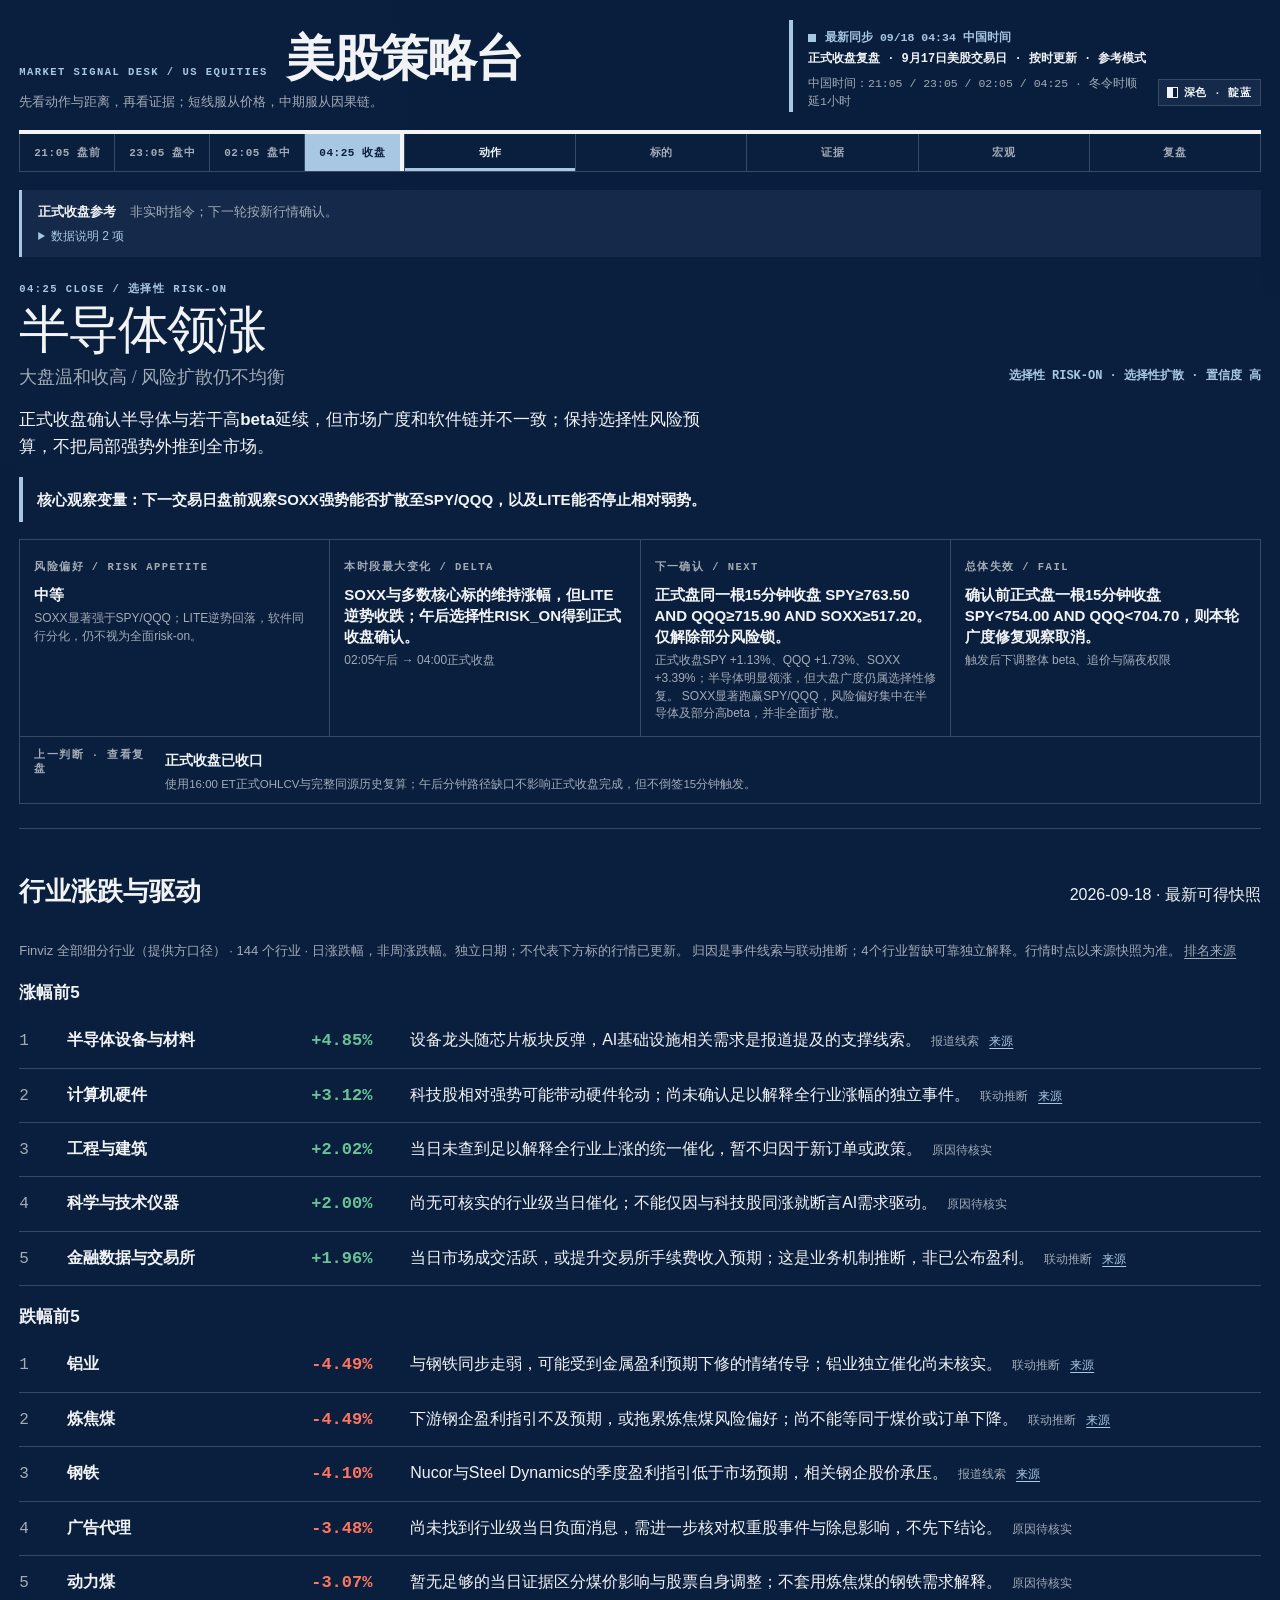
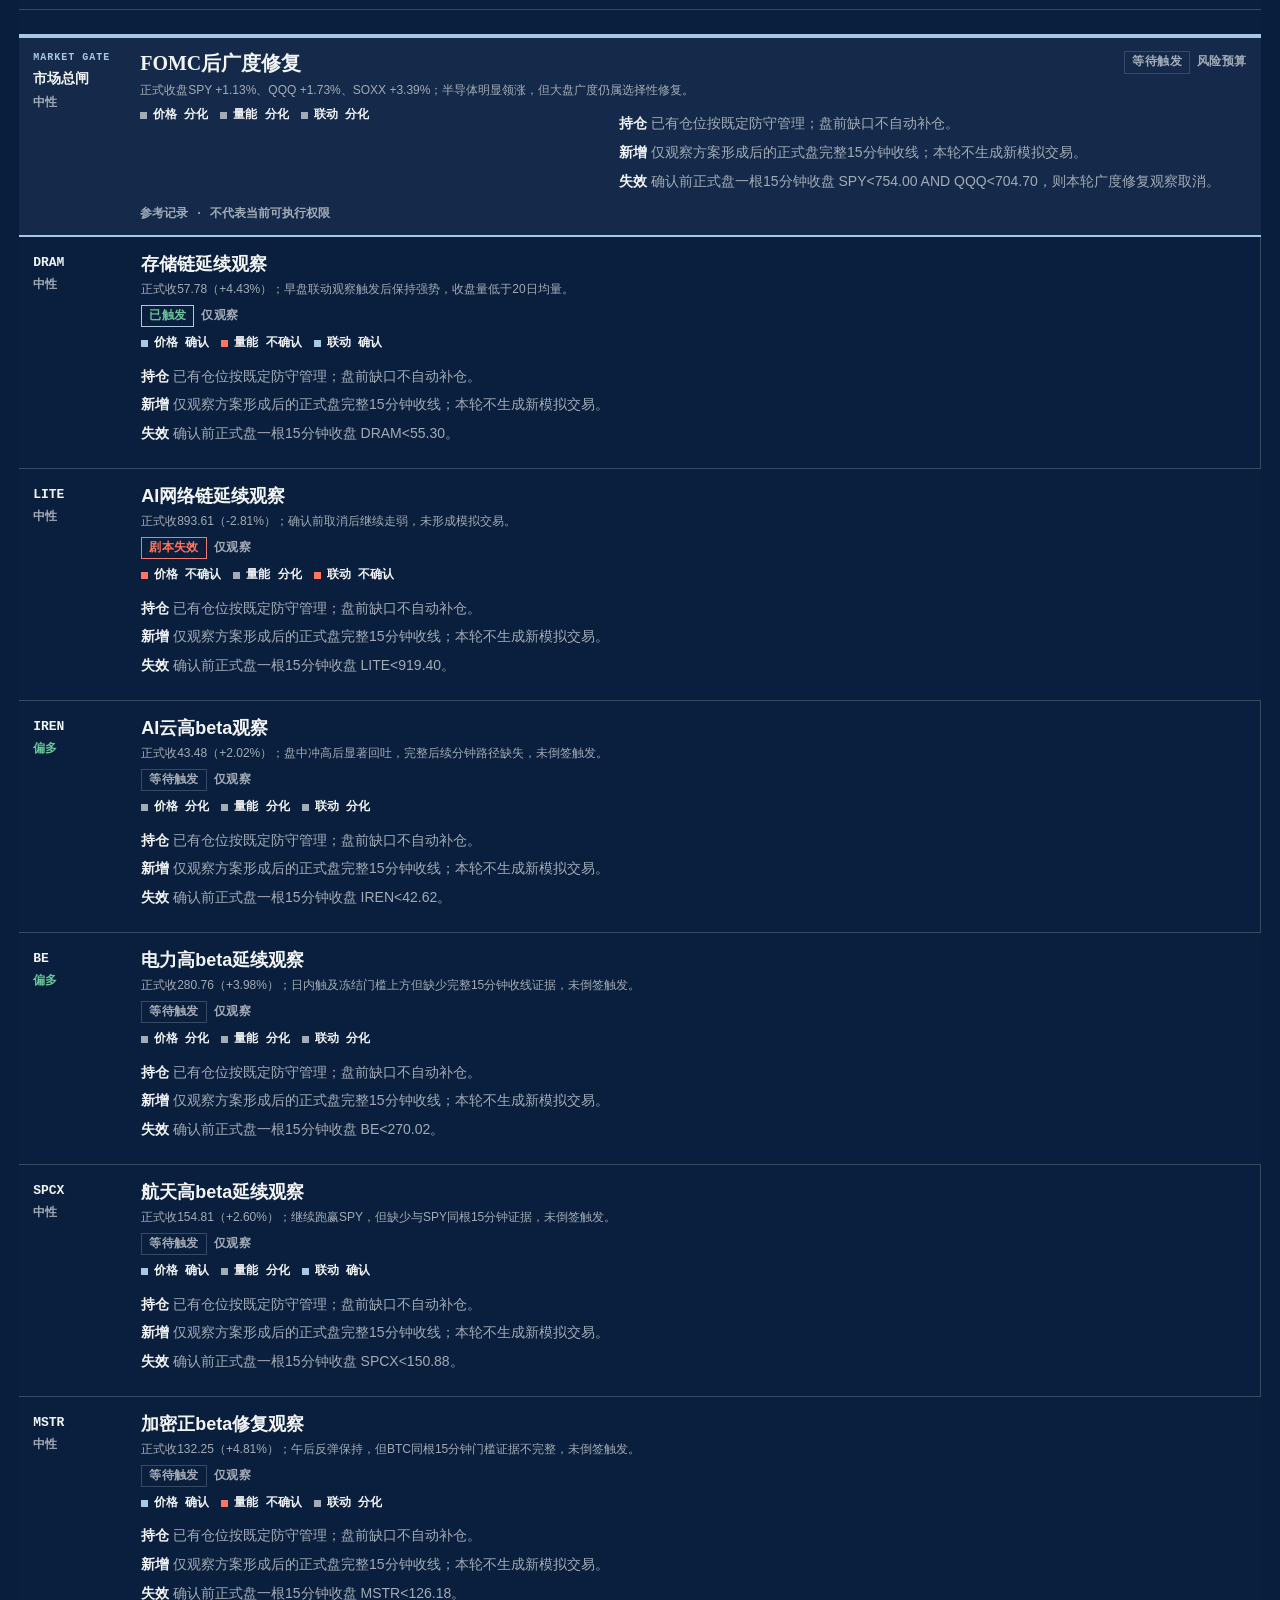
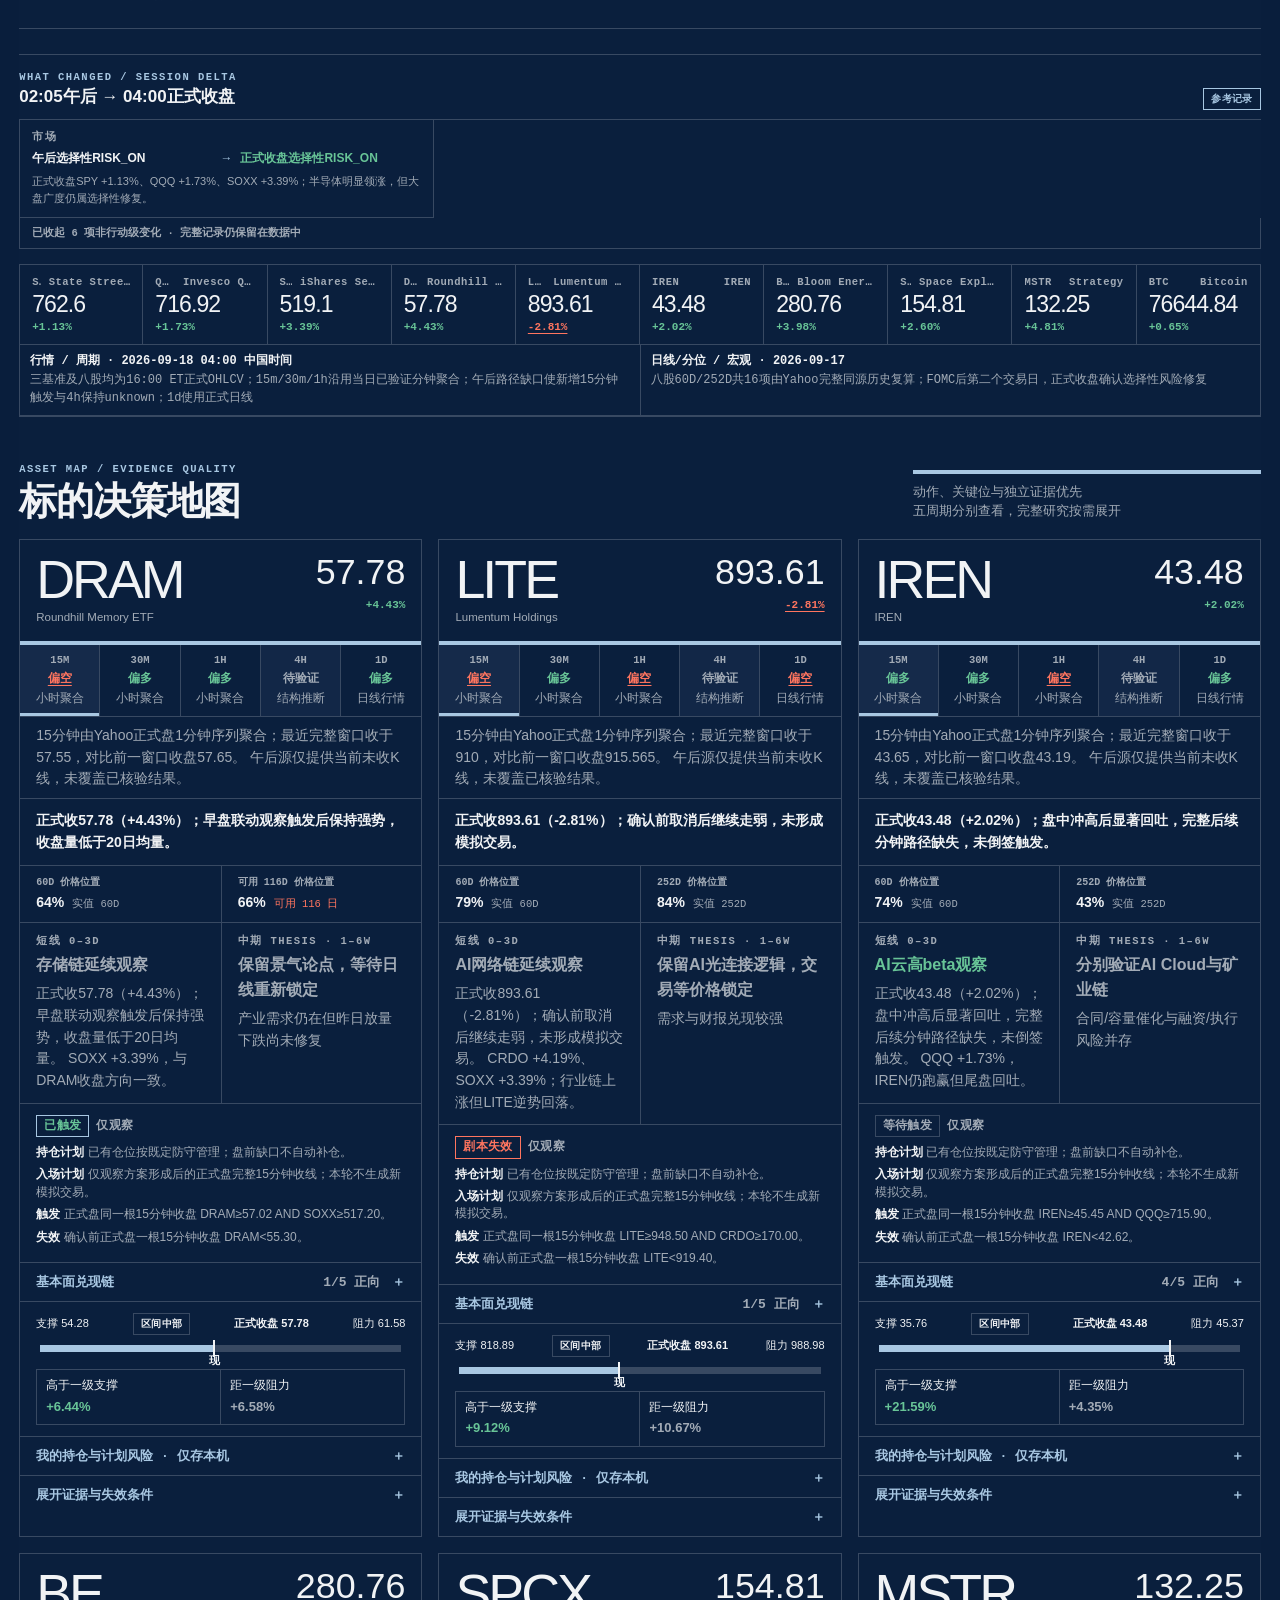
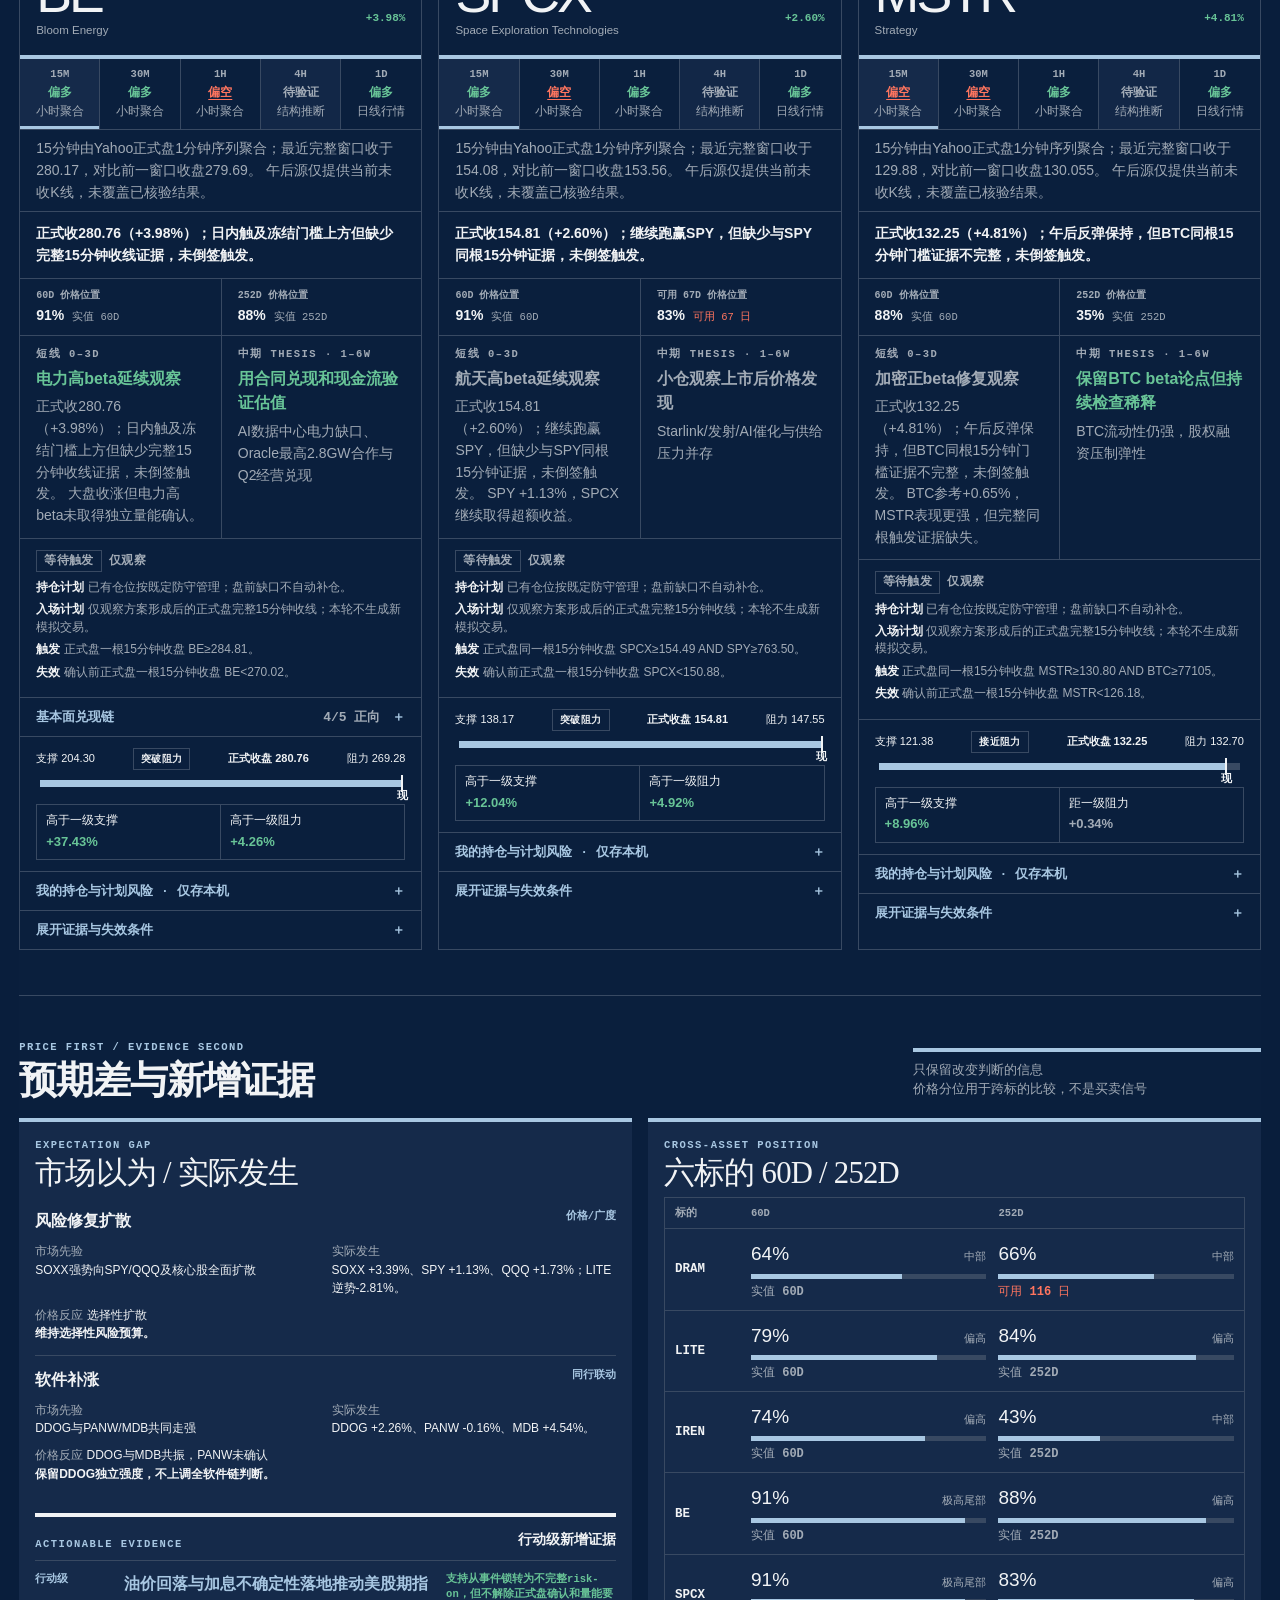
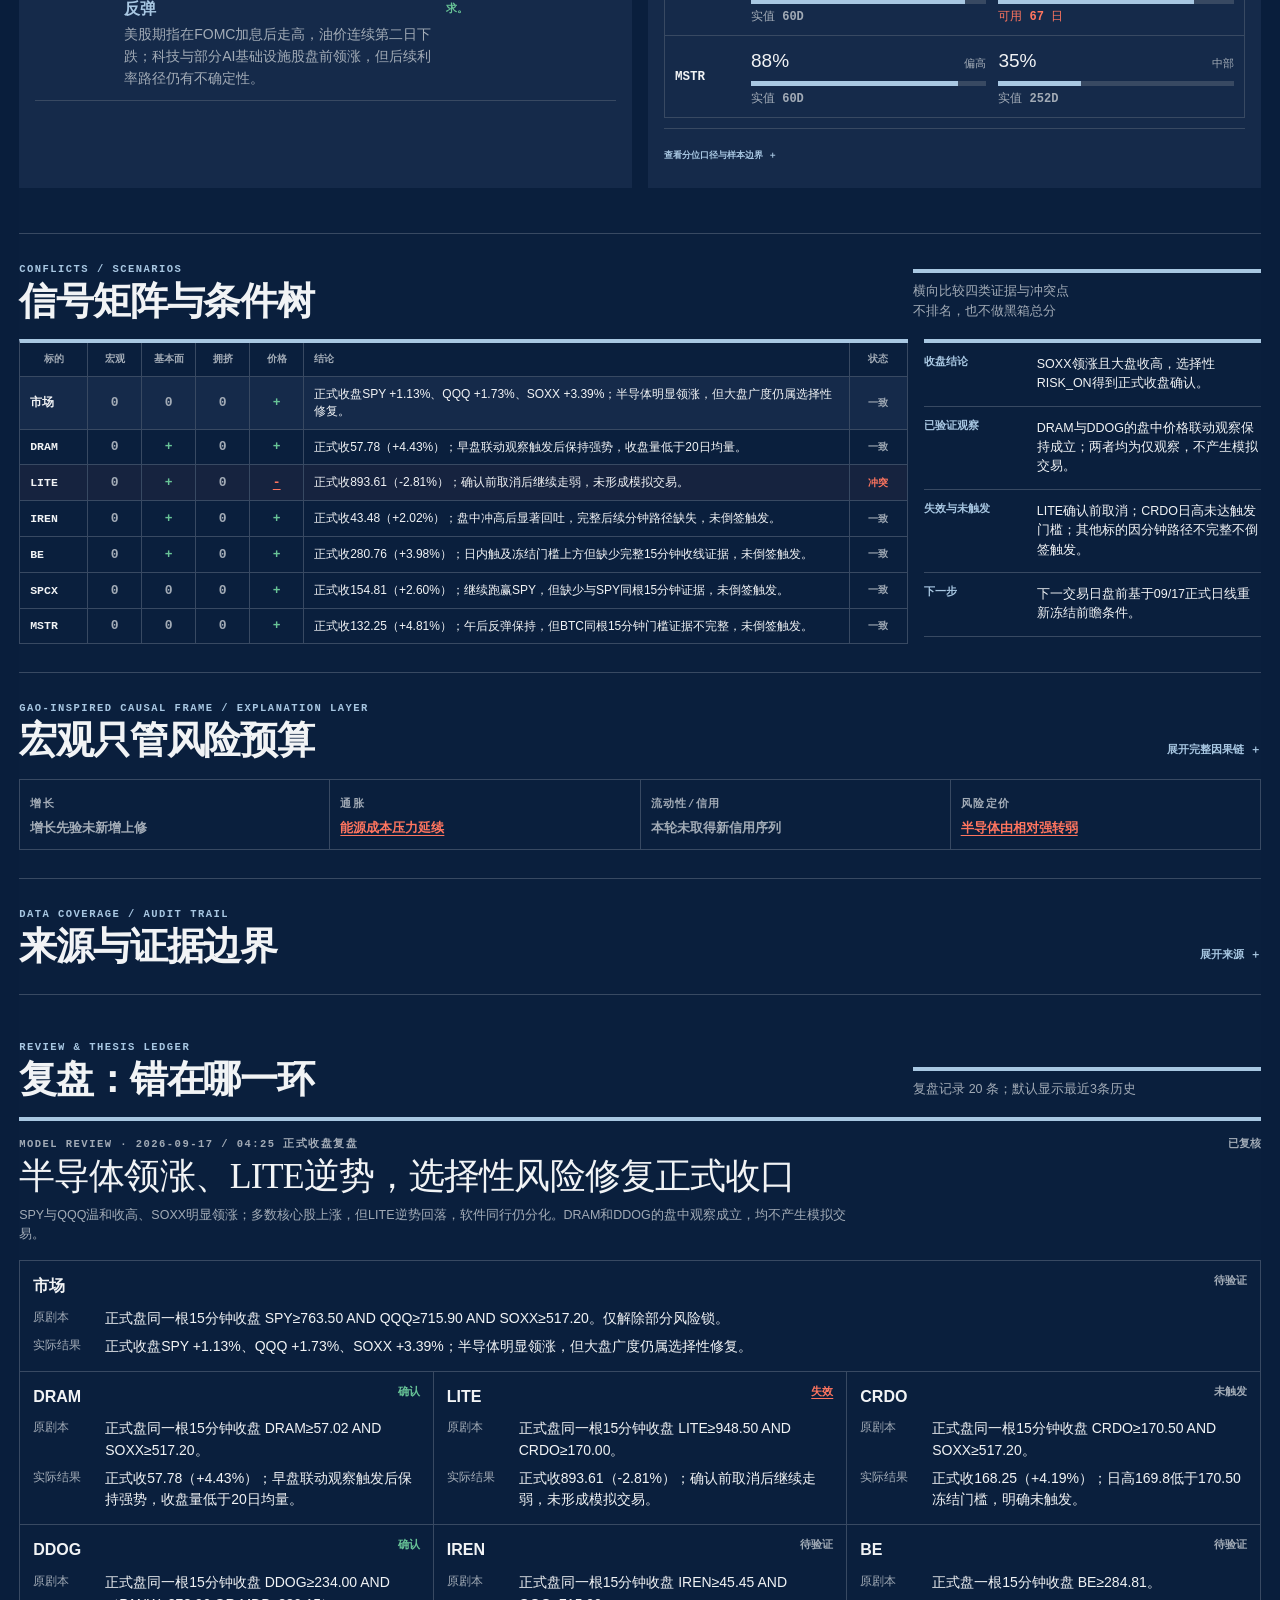
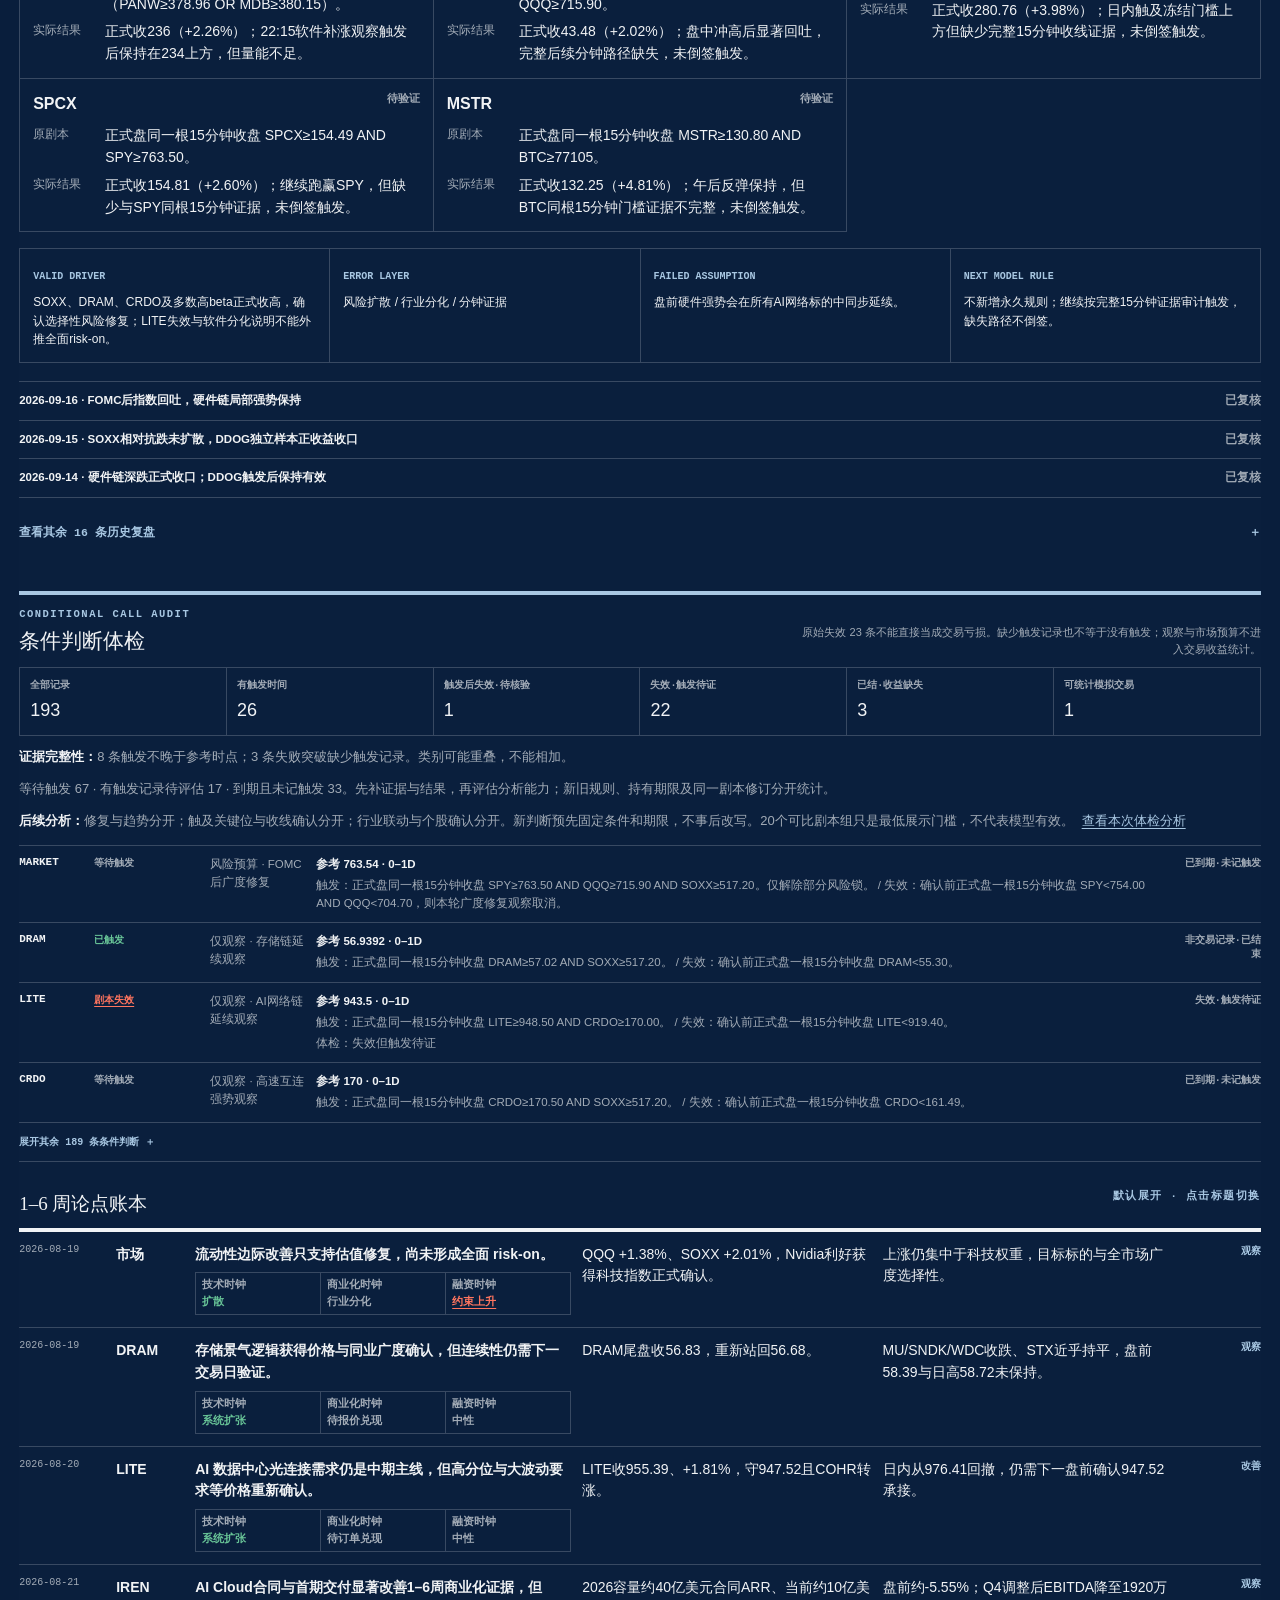
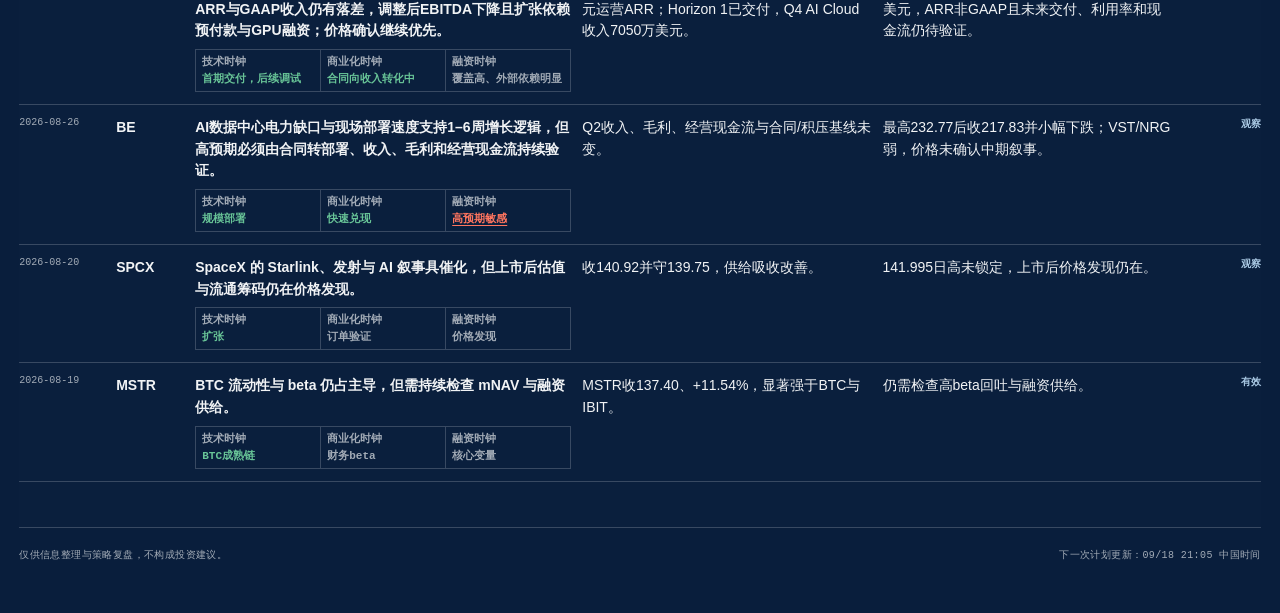
==== index.html @ c45be1d1 "Simplify core watchlist, add sourced industry movers and stack opening actions" ====
<!doctype html>
<html lang="zh-CN" data-theme="dark">
<head>
  <meta charset="utf-8">
  <meta name="viewport" content="width=device-width,initial-scale=1,viewport-fit=cover">
  <meta name="theme-color" content="#0a1f3d">
  <title>美股策略台 · MARKET SIGNAL DESK</title>
  <script>
    (function(){try{var saved=localStorage.getItem('market-theme');if(saved==='light'||saved==='dark')document.documentElement.dataset.theme=saved}catch(e){}})();
  </script>
  <style>
    :root{color-scheme:dark;--paper:#0a1f3d;--ink:#f1f3f5;--paper-tint:#152a4a;--ink-tint:#e4e8ec;--grey-1:#152a4a;--grey-2:color-mix(in srgb,var(--ink) 20%,var(--paper));--grey-3:color-mix(in srgb,var(--ink) 66%,var(--paper));--accent:#a8c7e2;--accent-on:#0a1f3d;--warn:#ff755f;--positive:#68c497;--dot:rgba(241,243,245,.07);--dock:#0a1f3d;--dock-ink:#f1f3f5;--dock-line:#35506d;--dock-muted:#a7b8ca;--line:1px solid var(--grey-2);--sans:Inter,"Helvetica Neue",Helvetica,Arial,"PingFang SC","Microsoft YaHei UI","Noto Sans SC",sans-serif;--serif:"Noto Serif SC","Source Han Serif SC","Songti SC",STSong,Georgia,serif;--mono:"JetBrains Mono","SFMono-Regular",Consolas,monospace}
    :root[data-theme="light"]{color-scheme:light;--paper:#f1f3f5;--ink:#0a1f3d;--paper-tint:#e4e8ec;--ink-tint:#152a4a;--grey-1:#e4e8ec;--grey-2:color-mix(in srgb,var(--ink) 18%,var(--paper));--grey-3:color-mix(in srgb,var(--ink) 62%,var(--paper));--accent:#0a1f3d;--accent-on:#f1f3f5;--warn:#c43b26;--positive:#14704b;--dot:rgba(10,31,61,.10);--dock:#0a1f3d;--dock-ink:#f1f3f5;--dock-line:#35506d;--dock-muted:#a7b8ca}
    *{box-sizing:border-box}html{max-width:100%;overflow-x:hidden;scroll-behavior:auto;scroll-padding-top:52px}body{margin:0;max-width:100%;overflow-x:hidden;background-color:var(--paper);background-image:radial-gradient(circle at 4% 12%,color-mix(in srgb,var(--accent) 9%,transparent),transparent 30%),radial-gradient(circle at 96% 70%,color-mix(in srgb,var(--accent) 7%,transparent),transparent 32%),radial-gradient(var(--dot) .45px,transparent .45px);background-size:auto,auto,16px 16px;background-attachment:fixed;color:var(--ink);font:15px/1.55 var(--sans);-webkit-font-smoothing:antialiased}button,a{font:inherit;color:inherit}button{border-radius:0}a{text-underline-offset:3px}button:focus-visible,a:focus-visible,summary:focus-visible{outline:2px solid var(--accent);outline-offset:2px}::selection{background:var(--accent);color:var(--accent-on)}.shell{width:min(100%,1840px);margin:auto;padding:0 clamp(14px,1.5vw,28px) 72px;min-width:0;background:color-mix(in srgb,var(--paper) 96%,transparent)}
    .kicker,.label,.meta{font:600 9px/1.35 var(--mono);letter-spacing:.14em;text-transform:uppercase;color:var(--grey-3)}.kicker{color:var(--accent)}.up{color:var(--positive)}.down{color:var(--warn);text-decoration:underline 1px currentColor;text-underline-offset:3px}.flat{color:var(--grey-3)}.square{width:8px;height:8px;background:currentColor;display:inline-block;flex:0 0 auto}.tag{display:inline-flex;align-items:center;min-height:21px;padding:3px 7px;border:var(--line);font:600 8px var(--mono);letter-spacing:.04em;background:var(--paper)}.tag.live{border-color:var(--accent);color:var(--accent)}.tag.delayed{border-color:var(--warn);color:var(--ink)}.tag.locked{border-color:var(--warn);background:color-mix(in srgb,var(--warn) 10%,var(--paper));color:var(--warn)}
    .mast{display:grid;grid-template-columns:minmax(0,1fr) minmax(300px,38%);gap:28px;align-items:end;padding:22px 0 18px;border-bottom:4px solid var(--ink)}.brandline{display:flex;align-items:baseline;gap:16px;min-width:0}h1{margin:0;font-family:var(--serif);font-size:clamp(32px,4.3vw,60px);font-weight:650;line-height:.98;letter-spacing:-.035em}.subtitle{margin-top:8px;max-width:720px;color:var(--grey-3);font-size:12px}.sync{padding:9px 0 2px 15px;border-left:4px solid var(--accent);font:600 10px/1.5 var(--mono)}.sync-state{display:flex;gap:9px;align-items:center;color:var(--accent)}.sync-context{margin-top:4px;font-size:11px}.sync-note{color:var(--grey-3);font-weight:500}.sync-tools{display:flex;align-items:center;justify-content:space-between;gap:12px;margin-top:7px}.theme-toggle{appearance:none;display:inline-flex;align-items:center;gap:6px;flex:0 0 auto;min-height:27px;padding:4px 8px;border:var(--line);background:var(--grey-1);color:var(--ink);font:700 8px var(--mono);letter-spacing:.07em;cursor:pointer}.theme-toggle:hover{border-color:var(--accent);color:var(--accent)}.theme-swatch{width:11px;height:11px;border:1px solid currentColor;background:linear-gradient(90deg,var(--ink) 0 50%,var(--paper) 50% 100%)}
    .nav{position:sticky;top:0;z-index:30;display:flex;width:100%;max-width:100%;overflow-x:auto;scrollbar-width:none;background:var(--paper);border-bottom:var(--line)}.nav::-webkit-scrollbar{display:none}.nav-group{display:flex;flex:0 0 auto;min-width:0}.nav-group+.nav-group{border-left:4px solid var(--ink)}.nav button{appearance:none;flex:0 0 auto;padding:10px 12px;border:0;border-right:var(--line);background:var(--paper);color:var(--grey-3);font:600 9px var(--mono);letter-spacing:.05em;cursor:pointer;white-space:nowrap}.nav button:first-child{border-left:var(--line)}.nav button.active{background:var(--accent);color:var(--accent-on);border-color:var(--accent)}.nav button.section-active{box-shadow:inset 0 -3px var(--accent);color:var(--ink)}.nav button:disabled{cursor:not-allowed;color:var(--grey-2);text-decoration:line-through}
    .decision{display:grid;grid-template-columns:repeat(16,minmax(0,1fr));gap:26px;align-items:start;padding:27px 0 26px;border-bottom:var(--line);min-width:0;background:var(--paper)}.decision-main{grid-column:1/8;min-width:0;padding-right:8px}.phase-line{display:grid;grid-template-columns:minmax(0,1fr) auto;gap:16px;align-items:end;margin-top:8px}.phase{font-family:var(--serif);font-size:clamp(46px,4.6vw,70px);font-weight:550;line-height:.98;letter-spacing:-.035em;text-wrap:balance}.phase-detail{max-width:620px;margin-top:9px;color:var(--grey-3);font-family:var(--serif);font-size:clamp(16px,1.25vw,19px);font-weight:500;line-height:1.45}.confidence{align-self:end;padding-bottom:6px;font:600 10.5px var(--mono);color:var(--accent);white-space:nowrap}.thesis{max-width:700px;margin:16px 0 0;font-size:clamp(16px,1.22vw,19px);font-weight:550;line-height:1.62}.watch-var{margin-top:16px;padding:11px 0 11px 14px;border-left:4px solid var(--accent);font-size:14px;font-weight:650;line-height:1.55}.decision-meta{display:grid;grid-template-columns:1fr 1fr;grid-auto-rows:minmax(108px,auto);margin-top:17px;border-top:var(--line);border-left:var(--line)}.decision-meta>div{min-width:0;padding:13px 14px;border-right:var(--line);border-bottom:var(--line)}.decision-meta b{display:block;margin-top:6px;font-size:14px;line-height:1.4}.decision-meta small{display:block;margin-top:5px;color:var(--grey-3);font-size:10.5px;line-height:1.48}.decision-review{border-right:var(--line);border-bottom:var(--line);border-left:var(--line)}.review-jump{appearance:none;display:grid;grid-template-columns:118px minmax(0,1fr);gap:13px;align-items:start;width:100%;padding:11px 14px;border:0;background:none;text-align:left;cursor:pointer}.review-jump b{font-size:13px;line-height:1.35}.review-jump small{display:block;margin-top:3px;color:var(--grey-3);font-size:10px;line-height:1.4}.review-jump:hover b{color:var(--accent)}
    .action-board{grid-column:8/17;min-width:0;border-top:4px solid var(--accent)}.action-row{display:grid;grid-template-columns:92px minmax(0,1fr);gap:15px;align-items:start;padding:10px 12px 10px 0;border-bottom:var(--line);min-width:0}.action-row.market-gate{padding:12px 14px;background:var(--grey-1);border-bottom:2px solid var(--accent)}.action-row.locked{background:color-mix(in srgb,var(--warn) 5%,var(--paper))}.action-identity{display:flex;flex-direction:column;gap:6px;padding-top:2px}.action-kicker{font:700 8px/1.2 var(--mono);letter-spacing:.1em;color:var(--accent)}.action-asset{font:700 12px var(--mono)}.market-gate .action-asset{font-size:13px}.action-bias{font:650 11px var(--mono)}.action-content{min-width:0}.action-head{display:grid;grid-template-columns:minmax(0,1fr) auto;gap:12px;align-items:start}.action-meta{display:flex;flex-wrap:wrap;justify-content:flex-end;gap:7px;margin:1px 0 0}.plan-state{display:inline-flex;align-items:center;min-height:21px;padding:3px 7px;border:var(--line);font:650 8.5px/1.2 var(--mono);letter-spacing:.03em}.plan-state.up{border-color:var(--accent);text-decoration:none}.plan-state.down{border-color:var(--warn);text-decoration:none}.trade-type{display:inline-flex;align-items:center;color:var(--grey-3);font:650 8.5px/1.2 var(--mono);letter-spacing:.04em}.action-posture{font-size:16px;font-weight:700;line-height:1.32}.market-gate .action-posture{font-family:var(--serif);font-size:18px;font-weight:600}.action-note{margin-top:4px;color:var(--grey-3);font-size:9px}.action-guard{display:inline-flex;margin-top:7px;padding:3px 6px;border-left:3px solid var(--warn);background:color-mix(in srgb,var(--warn) 9%,transparent);color:var(--warn);font:650 8px/1.35 var(--mono)}.action-evidence{display:grid;grid-template-columns:minmax(205px,.85fr) minmax(0,1.15fr);gap:15px;align-items:start;margin-top:7px}.action-confirmations{display:flex;flex-wrap:wrap;gap:7px 12px;margin:1px 0 0}.confirm-chip{display:flex;align-items:center;gap:6px;min-width:0;padding:0;border:0;background:none;font:600 9px/1.35 var(--mono);white-space:nowrap}.confirm-chip i{width:7px;height:7px;flex:0 0 auto;border:1px solid var(--grey-3)}.confirm-chip.confirmed i{border-color:var(--accent);background:var(--accent)}.confirm-chip.failed i{border-color:var(--warn);background:var(--warn)}.confirm-chip.mixed i{border-color:var(--grey-3);background:var(--grey-3)}.confirm-chip.unknown{color:var(--grey-3)}.confirm-chip b{overflow:hidden;text-overflow:ellipsis}.action-trigger{margin:0;color:var(--grey-3);font-size:10.5px;line-height:1.4}.action-trigger b{color:var(--ink)}.action-permissions{display:flex;flex-wrap:wrap;gap:5px 0;margin-top:7px;color:var(--grey-3);font:600 9px/1.35 var(--mono)}.permission-item{display:inline-flex;align-items:center}.permission-item+.permission-item:before{content:"·";margin:0 8px;color:var(--accent)}
    .delta-section{padding:15px 0;border-bottom:var(--line);background:var(--paper)}.delta-head{display:flex;justify-content:space-between;gap:16px;align-items:end;margin-bottom:9px}.delta-title{font-size:16px;font-weight:700}.delta-grid{display:grid;grid-template-columns:repeat(3,minmax(0,1fr));border-left:var(--line);border-top:var(--line)}.delta-card{min-width:0;padding:10px 12px;border-right:var(--line);border-bottom:var(--line)}.delta-route{display:grid;grid-template-columns:minmax(0,1fr) 18px minmax(0,1fr);gap:5px;align-items:center;margin-top:5px;font-size:11px;font-weight:650}.delta-arrow{color:var(--accent);text-align:center}.delta-reason{margin-top:5px;color:var(--grey-3);font-size:9px}.delta-summary{grid-column:1/-1;padding:8px 12px;border-right:var(--line);border-bottom:var(--line);color:var(--grey-3);font:600 8px var(--mono)}
    .snapshot-wrap{background:var(--paper);border-bottom:var(--line)}.snapshot{display:grid;grid-template-columns:repeat(10,minmax(0,1fr));min-width:0}.ticker{min-width:0;padding:11px 12px;border-right:var(--line)}.ticker:first-child{border-left:var(--line)}.ticker-head{display:flex;justify-content:space-between;gap:8px;font:600 8px var(--mono);color:var(--grey-3);letter-spacing:.05em}.ticker-head span{min-width:0;overflow:hidden;text-overflow:ellipsis;white-space:nowrap}.ticker-price{margin-top:5px;font-size:clamp(17px,1.8vw,24px);font-weight:300;line-height:1;letter-spacing:-.04em;font-variant-numeric:tabular-nums}.ticker-change{margin-top:5px;font:600 9px var(--mono)}.ticker-extended{margin-top:7px;padding-top:6px;border-top:var(--line);font:600 8px/1.35 var(--mono)}.ticker-extended span{color:var(--grey-3)}.freshness-strip{display:grid;grid-template-columns:repeat(4,minmax(0,1fr));border-top:var(--line);border-left:var(--line)}.freshness-strip.locked{border-top:2px solid var(--warn)}.fresh-item{min-width:0;padding:7px 10px;border-right:var(--line);font:500 8px/1.4 var(--mono);color:var(--grey-3)}.fresh-item b{display:block;color:var(--ink);font-size:9px}.freshness-strip.locked .fresh-item:first-child b{color:var(--warn)}
    .section{padding:clamp(34px,4.6vw,60px) 0;border-bottom:var(--line);min-width:0;background:var(--paper)}.section.compact{padding-top:31px;padding-bottom:31px}.section-head{display:grid;grid-template-columns:minmax(0,1fr) minmax(220px,28%);gap:24px;align-items:end;margin-bottom:21px;min-width:0}.section-head h2,.expand-title{margin:6px 0 0;font-family:var(--serif);font-size:clamp(28px,3.7vw,50px);font-weight:600;line-height:1.02;letter-spacing:-.03em}.section-note{padding-top:9px;border-top:4px solid var(--accent);color:var(--grey-3);font-size:11px}
    .watch-grid{display:grid;grid-template-columns:repeat(6,minmax(0,1fr));gap:16px;min-width:0}.watch-card{grid-column:span 3}.watch-card:nth-child(-n+3){grid-column:span 2}.watch-card{min-width:0;border:var(--line)}.watch-head{display:flex;justify-content:space-between;gap:16px;padding:15px 16px;border-bottom:4px solid var(--accent)}.symbol{font-size:clamp(32px,4.2vw,54px);font-weight:250;line-height:.9;letter-spacing:-.055em}.symbol-sub{margin-top:5px;color:var(--grey-3);font-size:10px}.watch-price{text-align:right}.watch-price b{display:block;font-size:clamp(24px,2.8vw,37px);font-weight:300;line-height:1}.badge{display:inline-block;margin-top:5px;font:600 9px var(--mono)}.watch-asof{margin-top:5px;color:var(--grey-3);font:500 8px var(--mono)}.timeframes{display:grid;grid-template-columns:repeat(5,minmax(0,1fr));border-bottom:var(--line);min-width:0}.tf{appearance:none;min-width:0;padding:9px 4px;border:0;border-right:var(--line);background:var(--paper);text-align:center;cursor:pointer}.tf:last-child{border-right:0}.tf:hover,.tf.active{background:var(--grey-1)}.tf.active{box-shadow:inset 0 -3px var(--accent)}.tf span{display:block;font:600 8px var(--mono);color:var(--grey-3)}.tf b{display:block;margin-top:3px;font-size:10px}.tf-method{margin-top:2px;font:500 7px var(--mono);color:var(--grey-3);white-space:nowrap;overflow:hidden;text-overflow:ellipsis}.tf-explain{min-height:34px;padding:8px 16px;border-bottom:var(--line);color:var(--grey-3);font-size:9px}.verdict{padding:11px 16px;border-bottom:var(--line);font-size:13px;font-weight:700}
    .position-row{display:grid;grid-template-columns:1fr 1fr;border-bottom:var(--line)}.position-chip{padding:9px 16px}.position-chip+.position-chip{border-left:var(--line)}.position-chip span{display:block;font:600 8px var(--mono);color:var(--grey-3)}.position-chip b{display:block;margin-top:3px;font-size:13px}.position-chip small{margin-left:4px;color:var(--grey-3);font:500 7px var(--mono)}.watch-horizons{display:grid;grid-template-columns:1fr 1fr;border-bottom:var(--line)}.watch-horizon{padding:11px 16px}.watch-horizon+.watch-horizon{border-left:var(--line)}.watch-horizon strong{display:block;margin-top:5px;font-size:14px}.watch-horizon p{margin:5px 0 0;color:var(--grey-3);font-size:10px}.migration-notice{padding:11px 16px;border-bottom:var(--line);border-left:4px solid var(--accent);background:var(--grey-1)}.migration-notice-head{display:flex;flex-wrap:wrap;justify-content:space-between;gap:6px 12px;align-items:center}.migration-notice-head b{font-size:12px}.migration-notice-head span{color:var(--accent);font:650 8px var(--mono)}.migration-notice p{margin:6px 0 0;font-size:10px}.migration-notice small{display:block;margin-top:5px;color:var(--grey-3);font-size:9px;line-height:1.45}.watch-plan{padding:11px 16px;border-bottom:var(--line)}.watch-plan-head{display:flex;flex-wrap:wrap;gap:7px;align-items:center;margin-bottom:7px}.watch-plan p{margin:5px 0;color:var(--grey-3);font-size:10px;line-height:1.45}.watch-plan p b{color:var(--ink)}.peer-thermometer{padding:11px 16px;border-bottom:var(--line);background:color-mix(in srgb,var(--accent) 6%,var(--paper))}.peer-thermometer-head{display:flex;flex-wrap:wrap;justify-content:space-between;gap:6px 12px}.peer-thermometer-head b{font-size:11px}.peer-thermometer-head span{color:var(--accent);font:650 8px var(--mono)}.peer-thermometer p{margin:6px 0 0;color:var(--grey-3);font-size:10px;line-height:1.45}.price-map{padding:11px 16px;border-bottom:var(--line)}.price-map-head{display:flex;justify-content:space-between;gap:12px;align-items:center;font-size:9px}.price-map-track{position:relative;height:16px;margin:10px 4px 4px;border-top:7px solid var(--grey-2)}.price-map-fill{position:absolute;top:-7px;left:0;height:7px;background:var(--accent)}.price-map-current{position:absolute;top:-12px;width:2px;height:17px;background:var(--ink)}.price-map-current:after{content:"现";position:absolute;top:14px;left:50%;transform:translateX(-50%);font:600 7px var(--mono)}.distance-grid{display:grid;grid-template-columns:1fr 1fr;margin-top:8px;border-left:var(--line);border-top:var(--line)}.distance{padding:7px 9px;border-right:var(--line);border-bottom:var(--line);font-size:9px}.distance b{display:block;margin-top:2px;font-size:12px}.position-tool{border-bottom:var(--line)}.position-tool summary{cursor:pointer;padding:10px 16px;list-style:none;font:600 9px var(--mono);color:var(--accent)}.position-tool summary::-webkit-details-marker{display:none}.position-tool summary:after{content:"＋";float:right}.position-tool[open] summary:after{content:"−"}.position-form{display:grid;grid-template-columns:repeat(3,1fr);gap:8px;padding:0 16px 11px}.position-field label{display:block;color:var(--grey-3);font-size:8px}.position-field input{width:100%;height:31px;margin-top:4px;padding:5px 7px;border:var(--line);border-radius:0;background:var(--paper);font:600 11px var(--mono)}.position-output{grid-column:1/4;padding:8px;border-left:4px solid var(--accent);background:var(--grey-1);font-size:9px}.position-output b{font-size:12px}.watch-more summary{cursor:pointer;padding:10px 16px;font:600 9px var(--mono);color:var(--accent);list-style:none}.watch-more summary::-webkit-details-marker{display:none}.watch-more summary:after{content:"＋";float:right}.watch-more[open] summary:after{content:"−"}.metrics{margin:0;padding:0 16px 11px}.metric{display:grid;grid-template-columns:76px minmax(0,1fr);gap:11px;padding:9px 0;border-top:var(--line);font-size:11px}.metric dt{color:var(--grey-3)}.metric dd{margin:0;font-weight:550;overflow-wrap:anywhere}
    .evidence-grid{display:grid;grid-template-columns:minmax(0,1fr) minmax(0,1fr);gap:16px;min-width:0;align-items:stretch}.panel{min-width:0;border-top:4px solid var(--accent);background:var(--grey-1);padding:16px}.expectation-panel{display:flex;flex-direction:column}.panel-title{display:flex;justify-content:space-between;gap:12px;align-items:end;margin-bottom:7px}.panel h3{margin:5px 0 0;font-family:var(--serif);font-size:clamp(22px,2.4vw,32px);font-weight:500;line-height:1.08;letter-spacing:-.025em}.event-row{padding:12px 0;border-top:var(--line)}.event-row:first-of-type{border-top:0}.event-head{display:flex;justify-content:space-between;gap:12px;font-weight:650}.event-kind{font:600 8px var(--mono);color:var(--accent);white-space:nowrap}.event-grid{display:grid;grid-template-columns:1fr 1fr;gap:12px;margin-top:8px;font-size:10px}.event-grid span,.event-reaction span{color:var(--grey-3)}.event-reaction{margin-top:8px;font-size:10px}.extended-hours{margin-top:14px;padding-top:14px;border-top:4px solid var(--ink)}.extended-head{display:grid;grid-template-columns:minmax(0,1fr) auto;gap:14px;align-items:end;margin-bottom:10px}.extended-head h4{margin:4px 0 0;font-family:var(--serif);font-size:19px;font-weight:500}.extended-summary{text-align:right;font:600 9px/1.4 var(--mono);color:var(--accent)}.extended-grid{display:grid;grid-template-columns:1fr 1fr;border-top:var(--line);border-left:var(--line)}.extended-card{min-width:0;padding:10px;border-right:var(--line);border-bottom:var(--line);background:var(--paper)}.extended-card-head{display:flex;justify-content:space-between;gap:8px;font:700 9px var(--mono)}.extended-session{color:var(--grey-3);font-weight:500}.extended-quote{display:flex;align-items:baseline;gap:8px;margin-top:7px}.extended-price{font-size:24px;font-weight:300;line-height:1}.extended-change{font:650 9px var(--mono)}.extended-base{margin-top:5px;color:var(--grey-3);font:500 8px var(--mono)}.extended-note{min-height:32px;margin-top:7px;padding-top:7px;border-top:var(--line);font-size:9px}.confirmation-list{margin-top:10px;border-top:var(--line)}.confirmation-row{display:grid;grid-template-columns:48px 82px minmax(0,1fr);gap:9px;align-items:start;padding:9px 0;border-bottom:var(--line);font-size:9px}.confirmation-asset{font:700 9px var(--mono)}.confirmation-state{font:650 8px var(--mono)}.confirmation-row p{margin:0;color:var(--grey-3)}.extended-boundary{margin-top:9px;color:var(--grey-3);font-size:8px}.odds-grid{display:grid;grid-template-columns:1fr 1fr;border-top:var(--line);border-left:var(--line)}.odds-card{min-width:0;padding:12px;border-right:var(--line);border-bottom:var(--line);background:var(--paper)}.odds-head{display:flex;justify-content:space-between;gap:8px;font:600 8px var(--mono)}.odds-number{margin-top:9px;font-size:clamp(30px,3.7vw,48px);font-weight:250;line-height:.9;letter-spacing:-.05em}.odds-state{margin-top:6px;font-size:10px;font-weight:650}.odds-track{height:6px;margin-top:9px;background:var(--grey-2)}.odds-fill{height:100%;background:var(--accent)}.odds-meta{margin-top:7px;color:var(--grey-3);font-size:8px;line-height:1.45}.proxy{color:var(--accent)}.odds-note{margin-top:10px;padding-top:10px;border-top:var(--line);color:var(--grey-3);font-size:9px}.news-list{border-top:var(--line)}.news-item{display:grid;grid-template-columns:90px minmax(0,1fr) 108px;gap:13px;padding:13px 0;border-bottom:var(--line)}.news-tag{font:600 8px var(--mono);color:var(--accent)}.news-title{font-weight:650}.news-summary{margin-top:3px;color:var(--grey-3);font-size:11px}.news-impact{text-align:right;font:600 8px var(--mono)}.source{color:var(--accent);text-decoration:none}.source:hover{text-decoration:underline}
    .plan-grid{display:grid;grid-template-columns:minmax(0,1.15fr) minmax(0,.85fr);gap:16px}.matrix-grid{display:grid;grid-template-columns:repeat(3,minmax(0,1fr));border-left:var(--line);border-top:var(--line)}.matrix-card{min-width:0;padding:13px;border-right:var(--line);border-bottom:var(--line)}.matrix-asset{font:700 11px var(--mono)}.signal-row{display:grid;grid-template-columns:1fr auto;gap:10px;padding:7px 0;border-bottom:var(--line);font-size:10px}.signal-row span{color:var(--grey-3)}.matrix-verdict{margin-top:10px;font-weight:650;font-size:11px}.scenario-list{border-top:4px solid var(--accent)}.scenario{display:grid;grid-template-columns:86px minmax(0,1fr);gap:13px;padding:12px 0;border-bottom:var(--line)}.scenario b{font:600 8px var(--mono);color:var(--accent)}.scenario p{margin:0;font-size:11px}
    details.expandable{border:0}.expandable>summary{cursor:pointer;list-style:none}.expandable>summary::-webkit-details-marker{display:none}.expand-head{display:flex;justify-content:space-between;gap:20px;align-items:end}.expand-action{padding-bottom:4px;font:600 9px var(--mono);color:var(--accent)}.macro-strip{display:grid;grid-template-columns:repeat(4,minmax(0,1fr));margin-top:18px;border-left:var(--line);border-top:var(--line)}.macro-chip{min-width:0;padding:10px;border-right:var(--line);border-bottom:var(--line)}.macro-chip b{display:block;margin-top:4px;font-size:12px}.expand-body{padding-top:20px}.macro-grid{display:grid;grid-template-columns:repeat(4,minmax(0,1fr));border-left:var(--line);border-top:var(--line)}.macro-card{min-width:0;padding:14px;border-right:var(--line);border-bottom:var(--line)}.macro-top{display:flex;justify-content:space-between;gap:10px}.macro-state{font:600 8px var(--mono)}.macro-title{margin-top:15px;font-family:var(--serif);font-size:23px;font-weight:500}.macro-evidence{margin-top:9px;font-size:11px}.macro-flow{margin-top:9px;padding-top:9px;border-top:var(--line);font-size:9px;color:var(--grey-3)}.chain{margin-top:16px;border-top:4px solid var(--accent)}.chain-row{display:grid;grid-template-columns:1.7fr 20px 1.7fr 20px 2fr .8fr;gap:8px;align-items:center;padding:12px 0;border-bottom:var(--line);font-size:10px}.arrow{font-family:var(--mono);color:var(--accent);text-align:center}.chain-verdict{text-align:right;font:600 8px var(--mono)}.coverage-grid{display:grid;grid-template-columns:repeat(3,minmax(0,1fr));border-left:var(--line);border-top:var(--line)}.coverage{min-width:0;padding:12px;border-right:var(--line);border-bottom:var(--line)}.coverage-head{display:flex;justify-content:space-between;gap:8px}.coverage h3{margin:0;font-size:11px}.coverage-status{font:600 8px var(--mono);color:var(--accent)}.coverage p{margin:7px 0 0;color:var(--grey-3);font-size:9px}.source-list{margin-top:16px}
    .review-block{border-top:4px solid var(--accent)}.review-lead{display:grid;grid-template-columns:minmax(0,1fr) 140px;gap:18px;padding:16px 0;border-bottom:var(--line)}.review-lead h3{margin:6px 0 0;font-family:var(--serif);font-size:clamp(23px,2.8vw,36px);font-weight:500;line-height:1.1;letter-spacing:-.025em}.review-summary{margin-top:9px;max-width:850px;font-size:11px;color:var(--grey-3)}.review-status{text-align:right;font:600 9px var(--mono)}.review-assets{display:grid;grid-template-columns:repeat(3,minmax(0,1fr));border-left:var(--line)}.review-asset{min-width:0;padding:13px;border-right:var(--line);border-bottom:var(--line)}.review-asset-head{display:flex;justify-content:space-between;gap:10px;font-weight:650}.review-result{font:600 8px var(--mono)}.review-flow{display:grid;grid-template-columns:50px minmax(0,1fr);gap:6px;margin-top:9px;font-size:9px}.review-flow span{color:var(--grey-3)}.review-flow p{margin:0}.lessons{display:grid;grid-template-columns:repeat(4,minmax(0,1fr));margin-top:16px;border-left:var(--line);border-top:var(--line)}.lesson{padding:13px;border-right:var(--line);border-bottom:var(--line)}.lesson b{font:600 8px var(--mono);color:var(--accent)}.lesson p{margin:6px 0 0;font-size:10px}.ledger{margin-top:27px}.ledger-head{display:flex;justify-content:space-between;gap:16px;padding-bottom:9px;border-bottom:4px solid var(--ink)}.ledger-head h3{margin:0;font-family:var(--serif);font-size:19px;font-weight:500}.ledger-row{display:grid;grid-template-columns:86px 68px 1.3fr 1fr 1fr 78px;gap:11px;padding:12px 0;border-bottom:var(--line);font-size:9px}.ledger-meta{font:500 8px var(--mono);color:var(--grey-3)}.ledger-asset,.ledger-thesis{font-weight:650}.ledger-status{font:600 8px var(--mono);color:var(--accent);text-align:right}.review-history{margin-top:18px;border-top:var(--line)}.review-history details{border-bottom:var(--line);padding:10px 0}.review-history summary{cursor:pointer;display:flex;justify-content:space-between;gap:16px;font-size:10px;font-weight:650}.history-body{margin-top:7px;color:var(--grey-3);font-size:9px}.empty{padding:20px 13px;border:var(--line);color:var(--grey-3);font-size:11px}.loading{min-height:66px;background:var(--grey-1)}footer{display:flex;justify-content:space-between;gap:24px;padding:20px 0 0;color:var(--grey-3);font:500 8px var(--mono);letter-spacing:.04em}.quick-dock{display:none}
    .action-board{display:grid;grid-template-columns:minmax(0,1fr);align-content:start}.action-row.market-gate{grid-column:1/-1}.snapshot{grid-template-columns:repeat(10,minmax(0,1fr))}.watch-grid{grid-template-columns:repeat(3,minmax(0,1fr))}.watch-card,.watch-card:nth-child(-n+3){grid-column:auto}
    @media(min-width:1181px){.decision-meta{grid-auto-rows:minmax(150px,auto)}.action-board{grid-template-columns:repeat(2,minmax(0,1fr))}.action-board .action-row:not(.market-gate){grid-template-columns:68px minmax(0,1fr);gap:10px;padding:12px 10px}.action-board .action-row:not(.market-gate) .action-head{display:block}.action-board .action-row:not(.market-gate) .action-meta{justify-content:flex-start;margin-top:6px}.action-board .action-row:not(.market-gate) .action-evidence{grid-template-columns:1fr;gap:7px}.action-board .action-row:not(.market-gate):nth-child(even){border-right:var(--line)}}
    @media(min-width:1600px){.mast{grid-template-columns:minmax(0,1.35fr) minmax(360px,.65fr);gap:40px}.decision-main{grid-column:1/8}.action-board{grid-column:8/17}.section-head{grid-template-columns:minmax(0,1fr) minmax(280px,22%)}.watch-grid{grid-template-columns:repeat(3,minmax(0,1fr));gap:14px}.watch-card,.watch-card:nth-child(-n+3){grid-column:auto}}
    @media(min-width:721px){.nav-group:last-child{flex:1 1 auto}.nav-group:last-child button{flex:1 1 0;min-width:64px}}
    @media(max-width:1180px){.watch-grid{grid-template-columns:1fr 1fr}.watch-card,.watch-card:nth-child(-n+3){grid-column:auto}.watch-card:last-child{grid-column:auto}}
    @media(max-width:980px){.decision-main{grid-column:1/7}.action-board{grid-column:7/17}.snapshot{grid-template-columns:repeat(5,minmax(0,1fr))}.watch-grid,.evidence-grid,.plan-grid{grid-template-columns:1fr}.macro-grid{grid-template-columns:1fr 1fr}.coverage-grid{grid-template-columns:1fr 1fr}.ledger-row{grid-template-columns:74px 56px 1.35fr 1fr 74px}.ledger-row>*:nth-child(5){display:none}}
    @media(max-width:720px){body{padding-bottom:48px}.shell{padding-left:14px;padding-right:14px}.mast{display:block;padding-top:16px;padding-bottom:14px}.brandline{display:block}.brandline .kicker{margin-bottom:4px}.sync{margin-top:12px}.nav{margin-left:-14px;margin-right:-14px;width:auto;padding-left:14px}.nav-group+.nav-group{border-left:3px solid var(--ink)}.decision{display:block;padding:22px 0}.decision-main{padding-right:0}.phase{font-size:46px}.phase-detail{font-size:16px}.thesis{margin-top:12px;font-size:15px}.watch-var{margin-top:13px;padding-top:9px;padding-bottom:9px;font-size:13px}.decision-meta{grid-auto-rows:auto;margin-top:13px}.decision-meta>div{min-height:96px;padding:11px 12px}.decision-review{margin-top:0}.action-board{margin-top:20px}.action-row{grid-template-columns:66px minmax(0,1fr);gap:10px;padding:12px 0}.action-row.market-gate{padding:13px 12px}.action-head{display:block}.action-meta{justify-content:flex-start;margin-top:7px}.action-evidence{grid-template-columns:1fr;gap:8px}.action-posture{font-size:15px}.market-gate .action-posture{font-size:17px}.action-trigger{font-size:10px}.delta-grid{grid-template-columns:1fr}.delta-card{display:grid;grid-template-columns:46px minmax(0,1fr);gap:8px}.delta-route{margin-top:0}.delta-reason{grid-column:2;margin-top:2px}.snapshot{display:flex;overflow-x:auto;scroll-snap-type:x proximity;scrollbar-width:none}.snapshot::-webkit-scrollbar{display:none}.ticker{flex:0 0 122px;scroll-snap-align:start;border-bottom:0}.freshness-strip{grid-template-columns:1fr 1fr}.section{padding:36px 0}.section-head{display:block}.section-note{margin-top:15px}.macro-strip,.macro-grid,.coverage-grid{grid-template-columns:1fr 1fr}.matrix-grid{grid-template-columns:1fr}.chain-row{grid-template-columns:1fr 18px 1fr}.chain-row>*:nth-child(5){grid-column:1/3}.chain-verdict{grid-column:3}.news-item{grid-template-columns:72px minmax(0,1fr)}.news-impact{grid-column:2;text-align:left}.review-lead{display:block}.review-status{text-align:left;margin-top:10px}.review-assets,.lessons{grid-template-columns:1fr}.ledger-row{grid-template-columns:62px 48px minmax(0,1fr) 60px}.ledger-row>*:nth-child(4),.ledger-row>*:nth-child(5){display:none}footer{display:block}footer div+div{margin-top:7px}.quick-dock{position:fixed;z-index:40;left:0;right:0;bottom:0;display:grid;grid-template-columns:repeat(6,1fr);height:48px;padding-bottom:env(safe-area-inset-bottom);background:var(--dock);color:var(--dock-ink)}.quick-dock button{appearance:none;border:0;border-right:1px solid var(--dock-line);background:var(--dock);color:var(--dock-ink);font:600 9px var(--mono)}.quick-dock b{display:block;color:var(--dock-ink);font-size:10px}.quick-dock span{color:var(--dock-muted)}}
    @media(max-width:720px){.quick-dock{grid-template-columns:repeat(6,1fr)}}
    @media(max-width:470px){.decision-meta,.watch-horizons,.odds-grid,.extended-grid{grid-template-columns:1fr}.decision-meta>div+div,.watch-horizon+.watch-horizon{border-left:0;border-top:var(--line)}.review-jump{grid-template-columns:1fr;gap:5px}.macro-strip,.macro-grid,.coverage-grid{grid-template-columns:1fr}.event-grid{grid-template-columns:1fr}.extended-head{display:block}.extended-summary{margin-top:7px;text-align:left}.confirmation-row{grid-template-columns:44px 72px minmax(0,1fr)}.timeframes{grid-template-columns:repeat(5,minmax(0,1fr))}.tf-method{display:none}.panel{padding:13px}.expand-head{display:block}.expand-action{margin-top:7px}.ledger-row{grid-template-columns:56px 44px minmax(0,1fr)}.ledger-status{display:none}.position-chip{padding-left:12px;padding-right:12px}}

    .demand-loop{display:grid;grid-template-columns:repeat(5,minmax(0,1fr));border-bottom:var(--line);background:var(--grey-1)}
    .demand-node{min-width:0;padding:8px 9px;border-right:var(--line)}
    .demand-node:last-child{border-right:0}.demand-node span{display:block;font:600 7px var(--mono);color:var(--grey-3);white-space:nowrap;overflow:hidden;text-overflow:ellipsis}
    .demand-node b{display:block;margin-top:3px;font-size:9px}.demand-node i{display:inline-block;width:6px;height:6px;margin-right:5px;background:var(--grey-3)}
    .demand-node.up i{background:var(--accent)}.demand-node.down i{background:var(--warn)}
    .capital-cycle{margin-top:18px;border-top:4px solid var(--ink)}.capital-cycle[hidden]{display:none}.capital-head{display:grid;grid-template-columns:minmax(0,1fr) minmax(220px,30%);gap:20px;align-items:end;padding:14px 0 10px}
    .capital-head h3{margin:4px 0 0;font-size:22px;font-weight:350}.capital-note{color:var(--grey-3);font-size:9px}
    .capital-formula{padding:9px 11px;border-top:var(--line);border-right:var(--line);border-left:var(--line);background:var(--grey-1);font:600 9px/1.5 var(--mono);color:var(--accent)}
    .capital-grid{display:grid;grid-template-columns:repeat(5,minmax(0,1fr));border-left:var(--line);border-top:var(--line)}
    .capital-card{min-width:0;padding:12px;border-right:var(--line);border-bottom:var(--line)}.capital-card span{font:600 8px var(--mono);color:var(--grey-3)}
    .capital-card b{display:block;margin-top:7px;font-size:13px}.capital-card p{margin:6px 0 0;color:var(--grey-3);font-size:9px}.capital-invalid{margin-top:7px;padding-top:7px;border-top:var(--line);color:var(--grey-3);font-size:8px}.overbuild-monitor{display:grid;grid-template-columns:150px minmax(0,1fr) minmax(0,1fr);border-right:var(--line);border-bottom:var(--line);border-left:var(--line)}.overbuild-state,.overbuild-evidence{padding:10px 11px;min-width:0}.overbuild-evidence{border-left:var(--line)}.overbuild-state span,.overbuild-evidence span{display:block;color:var(--grey-3);font:600 8px var(--mono)}.overbuild-state b{display:block;margin-top:5px;font-size:14px}.overbuild-state p,.overbuild-evidence p{margin:5px 0 0;font-size:9px}.overbuild-trigger{grid-column:1/-1;padding:8px 11px;border-top:var(--line);color:var(--grey-3);font-size:9px}
    .ledger-thesis{font-weight:400}.ledger-thesis-text{font-weight:650}.ledger-clocks{display:grid;grid-template-columns:repeat(3,minmax(0,1fr));margin-top:7px;border-left:var(--line);border-top:var(--line)}
    .ledger-clock{min-width:0;padding:5px 6px;border-right:var(--line);border-bottom:var(--line)}.ledger-clock span{display:block;color:var(--grey-3);font:600 6px var(--mono)}
    .ledger-clock b{display:block;margin-top:2px;font:600 7px var(--mono);white-space:nowrap;overflow:hidden;text-overflow:ellipsis}
    .event-countdown{margin:3px 0 13px;border-top:4px solid var(--warn);background:var(--paper)}.event-countdown[hidden]{display:none}.event-countdown-head{display:flex;justify-content:space-between;gap:12px;padding:9px 10px;border-right:var(--line);border-bottom:var(--line);border-left:var(--line)}.event-countdown-head b{font-size:11px}.event-countdown-head span{color:var(--warn);font:700 8px var(--mono)}.event-countdown-grid{display:grid;grid-template-columns:repeat(2,minmax(0,1fr));border-left:var(--line)}.event-countdown-card{min-width:0;padding:9px 10px;border-right:var(--line);border-bottom:var(--line)}.event-countdown-card b{display:block;font-size:11px}.event-countdown-card span{display:block;margin-top:3px;color:var(--grey-3);font:600 8px var(--mono)}.event-countdown-card p{margin:5px 0 0;color:var(--grey-3);font-size:9px}.calibration{margin-top:27px;border-top:4px solid var(--accent)}.calibration-head{display:flex;justify-content:space-between;gap:16px;align-items:end;padding:12px 0 9px}.calibration-head h3{margin:4px 0 0;font-family:var(--serif);font-size:21px;font-weight:500}.calibration-note{max-width:460px;color:var(--grey-3);font-size:9px;text-align:right}.calibration-grid{display:grid;grid-template-columns:repeat(5,minmax(0,1fr));border-top:var(--line);border-left:var(--line)}.calibration-stat{min-width:0;padding:10px;border-right:var(--line);border-bottom:var(--line)}.calibration-stat span{display:block;color:var(--grey-3);font:600 8px var(--mono)}.calibration-stat b{display:block;margin-top:5px;font-size:18px;font-weight:450}.call-ledger{margin-top:13px;border-top:var(--line)}.call-row{display:grid;grid-template-columns:65px 106px 96px minmax(0,1fr) 82px;gap:10px;align-items:start;padding:10px 0;border-bottom:var(--line);font-size:9px}.call-asset{font:700 9px var(--mono)}.call-status{font:650 8px var(--mono)}.call-setup{color:var(--grey-3)}.call-condition b{display:block;font-size:10px}.call-condition span{display:block;margin-top:3px;color:var(--grey-3)}.call-outcome{text-align:right;font:650 8px var(--mono)}
    @media(max-width:720px){.demand-loop{grid-template-columns:repeat(5,minmax(112px,1fr));overflow-x:auto}.capital-grid,.calibration-grid{grid-template-columns:1fr 1fr}.capital-head{display:block}.capital-note{margin-top:7px}.overbuild-monitor{grid-template-columns:1fr 1fr}.overbuild-state{grid-column:1/-1}.overbuild-evidence:first-of-type{border-left:0}.calibration-head{display:block}.calibration-note{margin-top:6px;text-align:left}.call-row{grid-template-columns:48px 80px minmax(0,1fr) 64px}.call-setup{display:none}.event-countdown-grid{grid-template-columns:1fr}}
    @media(max-width:470px){.capital-grid,.calibration-grid{grid-template-columns:1fr}.overbuild-monitor{grid-template-columns:1fr}.overbuild-state,.overbuild-evidence{grid-column:1;border-left:0;border-top:var(--line)}.overbuild-state{border-top:0}.ledger-clocks{grid-template-columns:1fr}.call-row{grid-template-columns:44px minmax(0,1fr) 58px}.call-status{display:none}}

    /* Decision-first consolidation */
    .demand-details{border-bottom:var(--line)}.demand-details>summary{display:flex;justify-content:space-between;gap:12px;padding:10px 16px;list-style:none;cursor:pointer;color:var(--accent);font:650 10px var(--mono)}.demand-details>summary::-webkit-details-marker{display:none}.demand-details>summary:after{content:"＋"}.demand-details[open]>summary:after{content:"−"}.demand-details>summary b{margin-left:auto;color:var(--grey-3);font-weight:600}.demand-details .demand-loop{border-top:var(--line);border-bottom:0}
    .evidence-subhead{display:flex;justify-content:space-between;gap:12px;align-items:end;margin-top:18px;padding:12px 0 9px;border-top:4px solid var(--ink)}.evidence-subhead b{font-size:14px}.compact-news .news-item{grid-template-columns:76px minmax(0,1fr) 90px;padding:11px 0}.position-table-head,.position-line{display:grid;grid-template-columns:64px minmax(0,1fr) minmax(0,1fr);gap:12px;align-items:center}.position-table-head{padding:8px 10px;border-top:var(--line);border-right:var(--line);border-left:var(--line);color:var(--grey-3);font:650 9px var(--mono)}.position-line{padding:10px;border-top:var(--line);border-right:var(--line);border-left:var(--line)}.position-line:last-child{border-bottom:var(--line)}.position-symbol{font:750 11px var(--mono)}.position-mini{min-width:0}.position-mini-head{display:flex;justify-content:space-between;gap:8px;align-items:baseline}.position-mini-head b{font-size:17px;font-weight:500}.position-mini-head span{color:var(--grey-3);font-size:9px}.position-mini-track{height:5px;margin-top:5px;background:var(--grey-2)}.position-mini-track i{display:block;height:100%;background:var(--accent)}.position-mini small{display:block;margin-top:4px;color:var(--grey-3);font:550 8px var(--mono)}.evidence-audit{margin-top:16px;border-top:4px solid var(--accent)}.evidence-audit>summary{list-style:none;cursor:pointer;padding:13px 14px;background:var(--grey-1)}.evidence-audit>summary::-webkit-details-marker{display:none}.evidence-audit>summary:after{content:"＋";align-self:center;color:var(--accent);font:700 14px var(--mono)}.evidence-audit[open]>summary:after{content:"−"}.evidence-audit-body{padding:0 14px 14px;background:var(--grey-1)}
    .matrix-grid{grid-template-columns:repeat(3,minmax(0,1fr))}.matrix-card.market-matrix{grid-column:1/-1}.matrix-card-head{display:flex;justify-content:space-between;gap:10px;align-items:center}.matrix-card-head>span{color:var(--grey-3);font:650 9px var(--mono)}.matrix-card.has-conflict{background:color-mix(in srgb,var(--warn) 4%,var(--paper))}.matrix-card.has-conflict .matrix-card-head>span{color:var(--warn)}.signal-strip{display:grid;grid-template-columns:repeat(4,minmax(0,1fr));gap:6px;margin-top:9px}.signal-chip{display:flex;justify-content:space-between;gap:5px;padding:6px 7px;border:var(--line);font-size:10px}.signal-chip span{color:var(--grey-3)}.signal-chip b{font-family:var(--mono)}
    .review-asset.market-review{grid-column:1/-1}.history-archive{margin-top:4px;border:0!important}.history-archive>summary{padding:12px 0;color:var(--accent);font-family:var(--mono)}.history-archive-body{border-top:4px solid var(--ink)}.call-archive{border-bottom:var(--line)}.call-archive>summary{padding:12px 0;list-style:none;cursor:pointer;color:var(--accent);font:650 10px var(--mono)}.call-archive>summary::-webkit-details-marker{display:none}.ledger-shell>summary{list-style:none;cursor:pointer}.ledger-shell>summary::-webkit-details-marker{display:none}.ledger-shell[open] .ledger-head .label{color:var(--accent)}

    @media(min-width:721px){
      body{font-size:16px}.shell{padding-bottom:60px}.kicker,.label,.meta{font-size:10.5px}.tag{font-size:10px}.mast{padding-top:20px}.brandline{gap:18px}h1{font-size:clamp(36px,3.8vw,54px)}.subtitle{font-size:13px}.sync{font-size:11.5px}.sync-context{font-size:12px}.theme-toggle{font-size:10.5px}.nav button{padding:11px 14px;font-size:11px}
      .decision{padding-top:25px;padding-bottom:25px}.phase{font-size:clamp(46px,4vw,60px)}.phase-detail{font-size:18px}.confidence{font-size:12px}.thesis{font-size:clamp(17px,1.15vw,19px)}.watch-var{font-size:15px}.decision-meta b{font-size:15px}.decision-meta small{font-size:12px}.review-jump b{font-size:14px}.review-jump small{font-size:11.5px}
      .action-kicker{font-size:10px}.action-asset{font-size:13px}.market-gate .action-asset{font-size:14px}.action-bias{font-size:12px}.plan-state,.trade-type{font-size:10.5px}.action-posture{font-size:17px}.market-gate .action-posture{font-size:19px}.action-note{font-size:10.5px}.action-guard{font-size:10px}.confirm-chip{font-size:10.5px}.action-trigger{font-size:11.5px}.action-permissions{font-size:10.5px}
      .delta-title{font-size:17px}.delta-route{font-size:12px}.delta-reason{font-size:11px}.delta-summary{font-size:10.5px}.ticker-head{font-size:10.5px}.ticker-change{font-size:11px}.ticker-extended{font-size:10px}.fresh-item{font-size:10px}.fresh-item b{font-size:11px}
      .section{padding:clamp(30px,3.5vw,48px) 0}.section.compact{padding-top:28px;padding-bottom:28px}.section-head{margin-bottom:18px}.section-head h2,.expand-title{font-size:clamp(30px,3vw,42px)}.section-note{font-size:12.5px}
      .symbol-sub{font-size:11.5px}.badge{font-size:11px}.watch-asof{font-size:10.5px}.tf span{font-size:10.5px}.tf b{font-size:12px}.tf-method{font-size:10.5px}.tf-explain{min-height:42px;font-size:12px}.verdict{font-size:14px}.position-chip span{font-size:10px}.position-chip b{font-size:14px}.position-chip small{font-size:10.5px}.watch-horizon p{font-size:12px}.price-map-head{font-size:11px}.price-map-current:after{font-size:10.5px}.distance{font-size:11.5px}.distance b{font-size:13px}.position-tool summary,.watch-more summary,.demand-details>summary{font-size:11px}.position-field label{font-size:10.5px}.position-output{font-size:11.5px}.metric{font-size:12.5px}.demand-node span{font-size:10px}.demand-node b{font-size:11px}
      .migration-notice-head b,.peer-thermometer-head b{font-size:13px}.migration-notice-head span,.peer-thermometer-head span{font-size:10px}.migration-notice p,.migration-notice small,.watch-plan p,.peer-thermometer p{font-size:12px}.panel-title{font-size:15px}.event-kind{font-size:10.5px}.event-grid,.event-reaction{font-size:12px}.event-countdown-head b{font-size:12px}.event-countdown-head span{font-size:10px}.event-countdown-card b{font-size:12px}.event-countdown-card span{font-size:10px}.event-countdown-card p{font-size:11px}.news-tag{font-size:10.5px}.news-summary{font-size:12.5px}.news-impact{font-size:10.5px}.extended-head h4{font-size:21px}.extended-summary{font-size:10.5px}.extended-card-head{font-size:11px}.extended-change{font-size:11px}.extended-base{font-size:10px}.extended-note{font-size:11px}.confirmation-row{font-size:11px}.confirmation-asset{font-size:11px}.confirmation-state{font-size:10px}.extended-boundary{font-size:10.5px}.position-table-head{font-size:10.5px}.position-symbol{font-size:12.5px}.position-mini-head b{font-size:19px}.position-mini-head span{font-size:10.5px}.position-mini small{font-size:10.5px}.odds-note{font-size:10.5px}
      .matrix-asset{font-size:13px}.matrix-card-head>span{font-size:10.5px}.signal-chip{font-size:11.5px}.matrix-verdict{font-size:13px}.scenario{grid-template-columns:100px minmax(0,1fr)}.scenario b{font-size:10.5px}.scenario p{font-size:12.5px}
      .expand-action{font-size:10.5px}.macro-chip b{font-size:13px}.macro-state{font-size:10.5px}.macro-evidence{font-size:12.5px}.macro-flow{font-size:11px}.chain-row{font-size:11.5px}.chain-verdict{font-size:10.5px}.coverage h3{font-size:12.5px}.coverage-status{font-size:10px}.coverage p{font-size:11px}.capital-note{font-size:11px}.capital-formula{font-size:11px}.capital-card span{font-size:10px}.capital-card b{font-size:14px}.capital-card p{font-size:11px}.capital-invalid{font-size:10px}.overbuild-state span,.overbuild-evidence span{font-size:10px}.overbuild-state p,.overbuild-evidence p,.overbuild-trigger{font-size:11px}
      .review-summary{font-size:12.5px}.review-status{font-size:10.5px}.review-result{font-size:10.5px}.review-flow{font-size:11.5px}.lesson b{font-size:10px}.lesson p{font-size:12px}.review-history summary{font-size:11.5px}.history-body{font-size:11px}.calibration-note{font-size:11px}.calibration-stat span{font-size:10px}.call-row{font-size:11px}.call-asset{font-size:11px}.call-status{font-size:10px}.call-condition b{font-size:11.5px}.call-outcome{font-size:10px}.ledger-row{font-size:11px}.ledger-meta,.ledger-status{font-size:10px}.ledger-clock span{font-size:10.5px}.ledger-clock b{font-size:11px}footer{font-size:10px}
    }
    @media(max-width:720px){.position-table-head,.position-line{grid-template-columns:48px minmax(0,1fr) minmax(0,1fr);gap:8px}.position-mini small{white-space:nowrap;overflow:hidden;text-overflow:ellipsis}.compact-news .news-item{grid-template-columns:64px minmax(0,1fr)}.compact-news .news-impact{grid-column:2}.evidence-audit>summary{padding-left:12px;padding-right:12px}.matrix-card.market-matrix,.review-asset.market-review{grid-column:auto}.signal-strip{grid-template-columns:repeat(4,minmax(0,1fr))}}

    /* v14 · evidence-weighted investor view */
    .freshness-strip{grid-template-columns:repeat(auto-fit,minmax(240px,1fr))}.fresh-group{min-width:0;padding:8px 10px;border-right:var(--line);border-bottom:var(--line);font:500 9px/1.45 var(--mono);color:var(--grey-3)}.fresh-group b{display:block;color:var(--ink);font-size:10px}.fresh-group span{display:block;margin-top:2px}.fresh-group.lock{border-left:4px solid var(--warn);background:color-mix(in srgb,var(--warn) 7%,var(--paper))}.fresh-group.lock b{color:var(--warn)}
    .confirmation-inherited{display:inline-flex;align-items:center;min-height:24px;padding:4px 8px;border-left:3px solid var(--accent);background:var(--grey-1);color:var(--grey-3);font:650 9px/1.35 var(--mono)}.permission-item.inherited{color:var(--grey-3)}.permission-item.exception{color:var(--warn)}.permission-item.exception+.permission-item.exception:before{color:var(--warn)}
    .tf.inferred{background:color-mix(in srgb,var(--grey-1) 74%,var(--paper))}.position-chip.missing b,.position-mini.missing b{color:var(--grey-3)}.position-chip.partial small,.position-mini.partial small{color:var(--warn)}.position-chip.proxy small,.position-mini.proxy small{color:var(--accent)}
    .odds-note{margin-top:10px;border-top:var(--line)}.odds-note summary{padding:10px 0;list-style:none;cursor:pointer;color:var(--accent);font:650 9px var(--mono)}.odds-note summary::-webkit-details-marker{display:none}.odds-note p{margin:0;padding:0 0 8px;color:var(--grey-3);font-size:10px;line-height:1.5}.news-context{grid-column:1/-1;margin-top:8px;border-top:var(--line)}.news-context>summary{padding:10px 0;list-style:none;cursor:pointer;color:var(--grey-3);font:650 9px var(--mono)}.news-context>summary::-webkit-details-marker{display:none}.news-context .news-item{opacity:.78}.evidence-audit[hidden]{display:none}
    .matrix-grid{display:block;border:0;overflow-x:auto}.matrix-table{min-width:650px;border-top:4px solid var(--accent);border-left:var(--line)}.matrix-table-head,.matrix-table-row{display:grid;grid-template-columns:68px repeat(4,54px) minmax(220px,1fr) 58px;align-items:center}.matrix-table-head{min-height:34px;color:var(--grey-3);font:650 9px var(--mono)}.matrix-table-head>*{height:100%;display:flex;align-items:center;justify-content:center;border-right:var(--line);border-bottom:var(--line)}.matrix-table-head>*:nth-child(6){justify-content:flex-start;padding:0 10px}.matrix-table-row>*{min-width:0;border-right:var(--line);border-bottom:var(--line)}.matrix-table-row.market{background:var(--grey-1)}.matrix-table-row.has-conflict{background:color-mix(in srgb,var(--warn) 5%,var(--paper))}.matrix-table-asset{align-self:stretch;display:flex;align-items:center;padding:10px;font:750 10px var(--mono)}.matrix-signal{align-self:stretch;display:flex;align-items:center;justify-content:center;font:750 13px var(--mono)}.matrix-table-row p{align-self:stretch;display:flex;align-items:center;margin:0;padding:9px 10px;font-size:11px;line-height:1.4}.matrix-conflict{align-self:stretch;display:flex;align-items:center;justify-content:center;color:var(--grey-3);font:650 9px var(--mono)}.matrix-table-row.has-conflict .matrix-conflict{color:var(--warn)}.plan-grid{grid-template-columns:minmax(0,1.45fr) minmax(300px,.55fr)}
    .calibration-grid{grid-template-columns:repeat(6,minmax(0,1fr))}.review-flow{grid-template-columns:66px minmax(0,1fr)}
    @media(min-width:721px){.action-note,.action-guard,.action-permissions,.confirmation-inherited{font-size:11px}.action-trigger{font-size:12px}.fresh-group{font-size:10.5px}.fresh-group b{font-size:11.5px}.watch-horizon strong{font-size:15px}.compact-news .news-item{grid-template-columns:76px minmax(0,1fr) minmax(120px,.55fr)}.news-impact{line-height:1.45;text-align:left}.matrix-table-head{font-size:10px}.matrix-table-asset{font-size:11.5px}.matrix-table-row p{font-size:12px}.matrix-conflict{font-size:10px}.review-flow{font-size:12px}.review-flow p{font-size:12.5px;line-height:1.48}.call-row{font-size:11.5px}}
    @media(max-width:980px){.plan-grid{grid-template-columns:1fr}.matrix-table{min-width:620px}}
    @media(max-width:720px){.calibration-grid{grid-template-columns:1fr 1fr}.freshness-strip{grid-template-columns:1fr}.matrix-table{min-width:600px}.review-flow{grid-template-columns:62px minmax(0,1fr)}}
    @media(max-width:470px){.calibration-grid{grid-template-columns:1fr}}
    /* v15: scoped quality, eight assets, readable supporting text. */
    .quality-summary{margin-top:18px;padding:12px 16px;border-left:3px solid var(--accent);background:var(--grey-1);font-size:13px;line-height:1.55}.quality-summary>div{display:flex;flex-wrap:wrap;gap:6px 14px}.quality-summary span{color:var(--grey-3)}.quality-summary details{margin-top:5px}.quality-summary summary{cursor:pointer;color:var(--accent);font-size:12px}.quality-summary ul{margin:8px 0;padding-left:20px}.quality-summary.critical{border-color:var(--warn)}.quality-summary.critical>div>b{color:var(--warn)}
    .action-trigger p{margin:7px 0}.action-trigger p b{color:var(--ink)}.action-guard.reference{border-color:var(--accent);color:var(--grey-3);background:var(--grey-1)}.instrument-note{padding:0 16px;color:var(--grey-3);font-size:12px;line-height:1.5}.watch-grid{grid-template-columns:repeat(2,minmax(0,1fr))}.snapshot{grid-template-columns:repeat(6,minmax(0,1fr))}
    @media(min-width:721px){.action-note,.action-permissions,.action-guard,.confirm-chip,.trade-type,.plan-state{font-size:12px}.action-trigger,.watch-horizon p,.tf-explain,.metric,.review-flow p,.ledger-row,.news-summary{font-size:14px;line-height:1.55}.fresh-group,.fresh-group b,.position-mini small,.tf-method,.watch-asof{font-size:12px}.position-field label,.position-tool summary,.watch-more summary,.demand-details>summary{font-size:13px}.action-posture{font-size:18px}.market-gate .action-posture{font-size:20px}.position-output{font-size:13px}.signal-chip{font-size:12px}.watch-horizon strong{font-size:16px}}
    @media(min-width:1800px){.watch-grid{grid-template-columns:repeat(4,minmax(0,1fr))}.snapshot{grid-template-columns:repeat(12,minmax(0,1fr))}}
    @media(max-width:720px){.watch-grid{grid-template-columns:1fr}.snapshot{display:grid;grid-template-columns:repeat(12,minmax(115px,1fr));overflow-x:auto}.quick-dock{display:flex;overflow-x:auto;justify-content:flex-start;scroll-snap-type:x proximity}.quick-dock button{flex:0 0 76px;min-width:76px;scroll-snap-align:start}.action-trigger{font-size:12px}.quality-summary{font-size:12px}}
    .position-field select{width:100%;min-height:36px;padding:7px;border:var(--line);border-radius:0;background:var(--paper);color:var(--ink);font:inherit}.instrument-field{grid-column:1/-1}
    .calibration-grid{grid-template-columns:repeat(6,minmax(0,1fr))}.audit-findings{font-size:13px;line-height:1.7;color:var(--grey-3);overflow-wrap:anywhere}.audit-findings p{margin:10px 0}.audit-findings b{color:var(--ink)}.audit-findings a{color:var(--accent);margin-left:8px}.call-outcome{overflow-wrap:anywhere}@media(max-width:900px){.calibration-grid{grid-template-columns:repeat(3,minmax(0,1fr))}}@media(max-width:520px){.calibration-grid{grid-template-columns:repeat(2,minmax(0,1fr))}}
  
    /* v17: one reading direction, six active assets */
    .decision{display:flex;flex-direction:column;gap:24px}.decision-main,.sector-pulse,.action-board{width:100%;min-width:0}.decision-main{padding-right:0}.decision-meta{grid-template-columns:repeat(4,minmax(0,1fr));grid-auto-rows:auto}.phase-detail{max-width:100%}.action-board{grid-template-columns:minmax(0,1fr)}.action-board .action-row:not(.market-gate){grid-template-columns:92px minmax(0,1fr);padding:16px 14px;gap:16px}.action-board .action-row:not(.market-gate) .action-head{display:block}.action-title{font-size:18px}.action-board .action-row:not(.market-gate) .action-evidence{grid-template-columns:minmax(0,1fr)}
    .sector-pulse{border-top:var(--line);padding-top:20px}.sector-heading{display:flex;gap:18px;justify-content:space-between;align-items:baseline}.sector-heading h2{font-size:26px}.sector-note{font-size:13px;line-height:1.65;color:var(--grey-3);margin:8px 0 16px}.sector-group h3{font-size:17px;margin:18px 0 8px}.sector-row{display:grid;grid-template-columns:34px minmax(170px,230px) 85px minmax(0,1fr);gap:14px;padding:13px 0;border-bottom:var(--line);align-items:baseline;font-size:16px;line-height:1.65}.sector-rank{font-family:var(--mono);color:var(--grey-3)}.sector-change{font:700 17px var(--mono)}.sector-reason small{font-size:12px;color:var(--grey-3);margin-left:10px}.sector-reason a{font-size:12px;margin-left:10px;color:var(--accent)}.sector-gain{color:var(--positive)}.sector-loss{color:var(--warn)}.sector-reason{overflow-wrap:anywhere}
    .watch-grid{grid-template-columns:repeat(3,minmax(0,1fr))}.snapshot{grid-template-columns:repeat(10,minmax(0,1fr))}
    @media(max-width:1180px){.watch-grid{grid-template-columns:repeat(2,minmax(0,1fr))}.decision-meta{grid-template-columns:repeat(2,minmax(0,1fr))}.snapshot{grid-template-columns:repeat(5,minmax(0,1fr))}}
    @media(max-width:720px){.decision{display:flex;gap:20px}.watch-grid{grid-template-columns:1fr}.sector-heading{display:block}.sector-row{grid-template-columns:24px minmax(0,1fr) 80px;gap:8px;font-size:15px}.sector-reason{grid-column:2/-1}.sector-change{text-align:right}.action-board .action-row:not(.market-gate){grid-template-columns:64px minmax(0,1fr);gap:10px;padding:14px 0}.snapshot{grid-template-columns:repeat(10,minmax(92px,1fr))}.quick-dock{display:grid;grid-template-columns:repeat(6,minmax(0,1fr));overflow:visible}.quick-dock button{min-width:0;width:auto;flex:initial}}
</style>
</head>
<body>
  <main class="shell">
    <header class="mast"><div><div class="brandline"><div class="kicker">MARKET SIGNAL DESK / US EQUITIES</div><h1>美股策略台</h1></div><div class="subtitle">先看动作与距离，再看证据；短线服从价格，中期服从因果链。</div></div><div class="sync"><div class="sync-state"><span class="square"></span><span id="updated">正在读取数据</span></div><div class="sync-context" id="session-context">—</div><div class="sync-tools"><div class="sync-note">中国时间：21:05 / 23:05 / 02:05 / 04:25 · 冬令时顺延1小时</div><button class="theme-toggle" id="theme-toggle" type="button" aria-pressed="true" aria-label="切换为浅色模式"><span class="theme-swatch" aria-hidden="true"></span><span id="theme-label">深色 · 靛蓝</span></button></div></div></header>
    <nav class="nav" aria-label="简报版本与页面导航"><span class="nav-group" id="session-nav"><button data-session="premarket">21:05 盘前</button><button data-session="intraday">23:05 盘中</button><button data-session="late">02:05 盘中</button><button data-session="close">04:25 收盘</button></span><span class="nav-group"><button data-scroll="decision">动作</button><button data-scroll="watchlist">标的</button><button data-scroll="evidence">证据</button><button data-scroll="macro">宏观</button><button data-scroll="reviews">复盘</button></span></nav>
    <aside id="quality-summary" class="quality-summary" aria-live="polite"></aside><section class="decision" id="decision"><div class="decision-main"><div class="kicker" id="phase-label">LATEST REGIME</div><div class="phase-line"><div><div class="phase" id="regime">载入中</div><div class="phase-detail" id="regime-detail" hidden></div></div><div class="confidence" id="confidence">—</div></div><p class="thesis" id="thesis">正在读取最新简报。</p><div class="watch-var" id="watch-variable">—</div><div class="decision-meta"><div><span class="label">风险偏好 / RISK APPETITE</span><b id="risk-appetite">—</b><small id="risk-note"></small></div><div><span class="label">本时段最大变化 / DELTA</span><b id="largest-change">—</b><small id="largest-change-note"></small></div><div><span class="label">下一确认 / NEXT</span><b id="next-confirmation">—</b><small id="next-confirmation-note"></small></div><div><span class="label">总体失效 / FAIL</span><b id="market-invalidation">—</b><small id="market-invalidation-note"></small></div></div><div class="decision-review"><button class="review-jump" id="review-jump"><span class="label">上一判断 · 查看复盘</span><span><b id="review-status">—</b><small id="review-note"></small></span></button></div></div><section class="sector-pulse" id="sector-pulse" aria-label="行业涨跌与当日驱动"></section><div class="action-board" id="action-board" aria-label="市场总闸与今日执行板"></div></section>
    <section class="delta-section" id="delta"><div class="delta-head"><div><div class="kicker">WHAT CHANGED / SESSION DELTA</div><div class="delta-title" id="delta-title">本时段变化</div></div><span class="tag" id="data-status">数据状态</span></div><div class="delta-grid" id="delta-board"></div></section>
    <section class="snapshot-wrap" id="tickers-wrap"><div id="tickers" class="snapshot loading" aria-label="市场快照"></div><div id="freshness" class="freshness-strip"></div></section>
    <section class="section" id="watchlist"><header class="section-head"><div><div class="kicker">ASSET MAP / EVIDENCE QUALITY</div><h2>标的决策地图</h2></div><div class="section-note">动作、关键位与独立证据优先<br>五周期分别查看，完整研究按需展开</div></header><div class="watch-grid"><article class="watch-card" id="watch-dram"></article><article class="watch-card" id="watch-lite"></article><article class="watch-card" id="watch-iren"></article><article class="watch-card" id="watch-be"></article><article class="watch-card" id="watch-spcx"></article><article class="watch-card" id="watch-mstr"></article></div></section>
    <section class="section" id="evidence"><header class="section-head"><div><div class="kicker">PRICE FIRST / EVIDENCE SECOND</div><h2>预期差与新增证据</h2></div><div class="section-note">只保留改变判断的信息<br>价格分位用于跨标的比较，不是买卖信号</div></header><div class="evidence-grid"><article class="panel expectation-panel"><div class="panel-title"><div><div class="kicker">EXPECTATION GAP</div><h3>市场以为 / 实际发生</h3></div></div><div id="event-countdown" class="event-countdown" hidden></div><div id="expectation-list"></div><div class="evidence-subhead"><span class="kicker">ACTIONABLE EVIDENCE</span><b>行动级新增证据</b></div><div id="news" class="news-list compact-news"></div></article><article class="panel position-panel"><div class="panel-title"><div><div class="kicker">CROSS-ASSET POSITION</div><h3>六标的 60D / 252D</h3></div></div><div id="odds-list"></div></article></div><details class="evidence-audit"><summary class="extended-head"><div><div class="kicker">EXTENDED HOURS / AUDITABLE TAPE</div><h4>盘后 / 夜盘锚点与下一确认</h4></div><div class="extended-summary" id="extended-summary">读取中</div></summary><div class="evidence-audit-body"><div id="extended-tape"></div><div id="confirmation-list" class="confirmation-list"></div><div class="extended-boundary">盘后、夜盘和盘前按交易阶段严格分栏；所有报价与检查时点统一显示中国时间。低流动性突破仍须正式时段确认。</div></div></details></section>
    <section class="section compact" id="plan"><header class="section-head"><div><div class="kicker">CONFLICTS / SCENARIOS</div><h2>信号矩阵与条件树</h2></div><div class="section-note">横向比较四类证据与冲突点<br>不排名，也不做黑箱总分</div></header><div class="plan-grid"><div id="matrix-grid" class="matrix-grid"></div><div id="scenarios" class="scenario-list"></div></div></section>
    <section class="section compact" id="macro"><details class="expandable"><summary><div class="kicker">GAO-INSPIRED CAUSAL FRAME / EXPLANATION LAYER</div><div class="expand-head"><h2 class="expand-title">宏观只管风险预算</h2><span class="expand-action">展开完整因果链 ＋</span></div><div id="macro-strip" class="macro-strip"></div></summary><div class="expand-body"><div id="macro-grid" class="macro-grid"></div><div id="causal-chain" class="chain"></div><div id="capital-cycle" class="capital-cycle" hidden></div></div></details></section>
    <section class="section compact" id="sources"><details class="expandable"><summary><div class="kicker">DATA COVERAGE / AUDIT TRAIL</div><div class="expand-head"><h2 class="expand-title">来源与证据边界</h2><span class="expand-action">展开来源 ＋</span></div></summary><div class="expand-body"><div id="coverage" class="coverage-grid"></div><div id="source-list" class="scenario-list source-list"></div></div></details></section>
    <section class="section" id="reviews"><header class="section-head"><div><div class="kicker">REVIEW &amp; THESIS LEDGER</div><h2>复盘：错在哪一环</h2></div><div class="section-note" id="review-sample">短线每日收口<br>中期只在证据变化时改论点</div></header><div id="review-content"></div><div class="calibration"><div class="calibration-head"><div><div class="kicker">CONDITIONAL CALL AUDIT</div><h3>条件判断体检</h3></div><div class="calibration-note">默认只显示最新判断；完整账本按需展开。可比已结样本不足20条不展示胜率。</div></div><div id="calibration-summary" class="calibration-grid"></div><div id="calibration-findings" class="audit-findings"></div><div id="calibration-ledger" class="call-ledger"></div></div><div class="ledger"><details class="ledger-shell" open><summary class="ledger-head"><h3>1–6 周论点账本</h3><span class="label">默认展开 · 点击标题切换</span></summary><div id="medium-ledger"></div></details></div></section>
    <footer><div>仅供信息整理与策略复盘，不构成投资建议。</div><div>下一次计划更新：<span id="next-update">—</span></div></footer>
  </main><div class="quick-dock" id="quick-dock" aria-label="持仓快速导航"></div>
  <script src="sector-model.js"></script><script src="market-model.js?v=17-sector1"></script>
  <script>
  (function(){
    'use strict';var DATA=null,CURRENT='';var TARGETS=MarketModel.TARGETS.map(function(s){return[s,s]});var ACTIONS=[['MARKET','市场']].concat(TARGETS);var PLAN_STATUSES=['等待触发','已触发','部分确认','已确认','失败突破','剧本失效'],TRADE_TYPES=['风险预算','短线事件交易','趋势交易','中期逻辑观察','仅观察'],CONFIRMATION_STATES=['confirmed','mixed','failed','unknown'],REGIME_LABELS={RISK_ON:'全面 RISK-ON',SELECTIVE_RISK_ON:'选择性 RISK-ON',ROTATION_NEUTRAL:'轮动中性',RISK_OFF:'RISK-OFF',EVENT_LOCK:'事件锁定'},BREADTH_LABELS={broad:'广度扩散',selective:'选择性扩散',mixed:'广度分化',weak:'广度偏弱',unknown:'广度待验证'};var SESSION={premarket:{time:'21:05',name:'盘前',en:'PREMARKET',context:'开盘前建立先验 · 中国时间'},intraday:{time:'23:05',name:'盘中',en:'INTRADAY',context:'开盘后初次价格确认 · 中国时间 · 日线未收盘'},late:{time:'02:05',name:'盘中',en:'LATE SESSION',context:'午后盘再次验证 · 中国时间 · 日线未收盘'},close:{time:'04:25',name:'收盘',en:'CLOSE',context:'收盘确认 · 中国时间 · 日线已收口'}};
    function initTheme(){var root=document.documentElement,button=document.getElementById('theme-toggle'),label=document.getElementById('theme-label'),meta=document.querySelector('meta[name="theme-color"]');function apply(theme,persist){theme=theme==='light'?'light':'dark';root.dataset.theme=theme;var dark=theme==='dark';if(label)label.textContent=dark?'深色 · 靛蓝':'浅色 · 瓷白';if(button){button.setAttribute('aria-pressed',dark?'true':'false');button.setAttribute('aria-label',dark?'切换为浅色模式':'切换为深色模式');button.title=dark?'当前深色 · 点击切换浅色':'当前浅色 · 点击切换深色'}if(meta)meta.content=dark?'#0a1f3d':'#f1f3f5';if(persist)try{localStorage.setItem('market-theme',theme)}catch(e){}}apply(root.dataset.theme,false);if(button)button.addEventListener('click',function(){apply(root.dataset.theme==='dark'?'light':'dark',true)})}
    function esc(v){return String(v==null?'':v).replace(/[&<>"']/g,function(c){return {'&':'&amp;','<':'&lt;','>':'&gt;','"':'&quot;',"'":'&#39;'}[c]})}function tone(v){return v==='up'||v==='positive'||v==='bull'||v==='确认'||v==='偏多'?'up':v==='down'||v==='negative'||v==='bear'||v==='失效'||v==='偏空'?'down':'flat'}function sign(v){var n=Number(v);return(n>0?'+':'')+n.toFixed(2)+'%'}function pct(v){var n=Number(v);return isFinite(n)?(n>0?'+':'')+n.toFixed(2)+'%':'—'}
    function fmtTime(v){if(!v)return'尚未更新';try{return new Intl.DateTimeFormat('zh-CN',{timeZone:'Asia/Shanghai',month:'2-digit',day:'2-digit',hour:'2-digit',minute:'2-digit',hour12:false}).format(new Date(v))+' 中国时间'}catch(e){return v}}function tfText(v){return({bull:'偏多',bear:'偏空',neutral:'中性',unknown:'待验证'})[v]||v||'待验证'}function tfMethod(v){return({direct:'直接行情',aggregate:'小时聚合',structure:'结构推断',daily:'日线行情'})[v]||v||'结构判断'}function available(k){var b=DATA&&DATA[k];return !!(b&&b.available!==false&&b.updatedAt)}function firstNumber(v){var m=String(v||'').match(/-?\d+(?:\.\d+)?/);return m?Number(m[0]):null}
    function prepareData(d){return d}
    function eventTarget(x){if(x.startsAt&&!isNaN(Date.parse(x.startsAt)))return Date.parse(x.startsAt);if(/^\d{4}-\d{2}-\d{2}$/.test(x.eventDate||''))return Date.parse(x.eventDate+'T12:00:00Z');return NaN}function eventCountdownText(x){var t=eventTarget(x),diff=t-Date.now();if(!isFinite(t))return'时点待确认';if(diff<-86400000)return'已发生';if(x.startsAt&&diff>=0&&diff<172800000)return'T-'+Math.max(1,Math.ceil(diff/3600000))+'H';var days=Math.ceil(diff/86400000);return days<=0?'事件日':days===1?'D-1':'D-'+days}function activeEvent(b,asset){var list=(b.eventCalendar||[]).filter(function(x){var a=x.affectedAssets||[];return a.indexOf(asset)>=0||a.indexOf('MARKET')>=0});return list.filter(function(x){var t=eventTarget(x),windowMs=Number(x.riskWindowHours||0)*3600000,diff=t-Date.now();return isFinite(t)&&windowMs>0&&diff<=windowMs&&diff>=-86400000})[0]||null}
    function fallbackHorizon(asset,b){var w=(b.watchlist||[]).filter(function(x){return x.symbol===asset})[0]||{},t=w.timeframes||{};return{short:{bias:t['1h']==='bull'?'偏多':t['1h']==='bear'?'偏空':'中性',posture:'等待价格确认',driver:w.priceAction||b.watchVariable||'等待更新',trigger:w.resistance||'关键位待补全',invalidation:w.invalidation||'结构待补全'},medium:{bias:t['1d']==='bull'?'偏多':t['1d']==='bear'?'偏空':'中性',posture:'控制隔夜风险',driver:w.fundamental||b.thesis||'等待更新',trigger:'日线与跨资产同向确认',invalidation:w.invalidation||'中期逻辑待补全'}}}
    function horizon(asset,b){return(b.horizons||{})[asset]||fallbackHorizon(asset,b)}
    function guardFor(b,asset){
      var g=MarketModel.evaluate(b,asset,{schemaVersion:DATA&&DATA.meta.schemaVersion,key:CURRENT,latestSession:DATA&&DATA.meta.latestSession}),event=g.mode==='live'?activeEvent(b,asset):null;
      g.event=event;
      if(event){g.reason=g.reason||event.label+'进入风险窗口';var override=event.permissionOverride||{};Object.keys(override).forEach(function(k){if(!g.restricted)g.override[k]=override[k]});g.restricted=true}
      return g;
    }
    function effectivePermissions(h,b,asset){var p=Object.assign({},h.permissions||{}),g=guardFor(b,asset);Object.keys(g.override||{}).forEach(function(k){p[k]=g.override[k]});return{values:p,locked:g.restricted,mode:g.mode}}
    function permission(h,b,asset){var state=effectivePermissions(h,b,asset),p=state.values,a=[];if(state.mode==='reference')return['参考记录 · 不代表当前可执行权限'];if(state.locked)a.push('新增风险 暂停');if(p.chase)a.push('追价 '+p.chase);if(p.overnight)a.push('隔夜 '+p.overnight);if(p.beta)a.push('BETA '+p.beta);return a}
    function actionPermissions(h,b,asset){
      if(asset==='MARKET')return permission(h,b,asset);
      var current=effectivePermissions(h,b,asset),market=effectivePermissions(horizon('MARKET',b),b,'MARKET'),labels={chase:'追价',overnight:'隔夜',beta:'BETA'},delta=[];
      if(current.mode==='reference')return[];
      ['chase','overnight','beta'].forEach(function(k){if(String(current.values[k]||'')!==String(market.values[k]||''))delta.push(labels[k]+' '+(current.values[k]||'—'))});return delta;
    }
    function extendedFor(b,symbol){return(b.extendedHours||[]).filter(function(x){return x.symbol===symbol&&x.status==='verified'})[0]}function tickers(items,b){var e=document.getElementById('tickers');e.classList.remove('loading');e.innerHTML=(items||[]).map(function(x){var q=extendedFor(b,x.symbol),ext=q?'<div class="ticker-extended '+tone(q.tone)+'"><span>'+esc(q.session||'盘后')+'</span> '+esc(q.price)+' · '+esc(sign(q.changePct))+'</div>':'';return'<div class="ticker"><div class="ticker-head"><span>'+esc(x.symbol)+'</span><span>'+esc(x.name||'')+'</span></div><div class="ticker-price">'+esc(x.price==null?'—':x.price)+'</div><div class="ticker-change '+tone(x.tone)+'">'+(x.changePct==null?'待验证':esc(sign(x.changePct)))+'</div>'+ext+'</div>'}).join('')||'<div class="empty">本时段行情尚未生成</div>'}
    function hero(b,key){var s=SESSION[key]||SESSION.intraday,raw=b.regime||'待更新',parts=String(raw).split(/\s*[\/／]\s*/).filter(Boolean),main=parts.shift()||raw,detail=parts.join(' / '),market=(horizon('MARKET',b).short||{}),fallbackDelta=(b.changes||[]).filter(function(x){return x.material})[0]||(b.changes||[])[0]||{},g=guardFor(b,'MARKET'),regimeLabel=REGIME_LABELS[b.regimeCode]||'状态待校验',breadth=BREADTH_LABELS[b.breadthState]||'广度待验证';document.getElementById('phase-label').textContent=s.time+' '+s.en+' / '+regimeLabel.toUpperCase();document.getElementById('regime').textContent=main;document.getElementById('regime-detail').textContent=detail;document.getElementById('regime-detail').hidden=!detail;document.getElementById('confidence').textContent=regimeLabel+' · '+breadth+' · 置信度 '+(b.confidence||'—');document.getElementById('thesis').textContent=b.thesis||'等待简报';document.getElementById('watch-variable').textContent='核心观察变量：'+(b.watchVariable||'待补全');document.getElementById('risk-appetite').textContent=b.riskAppetite||'—';document.getElementById('risk-note').textContent=b.riskNote||'';document.getElementById('largest-change').textContent=b.largestChange||(fallbackDelta.asset?fallbackDelta.asset+'：'+(fallbackDelta.to||fallbackDelta.reason||'判断发生变化'):'无新增变量');document.getElementById('largest-change-note').textContent=b.deltaLabel||'相对上一有效时段';document.getElementById('next-confirmation').textContent=market.trigger||'等待下一价格确认';document.getElementById('next-confirmation-note').textContent=market.driver||'满足后再提高风险预算';document.getElementById('market-invalidation').textContent=market.invalidation||'等待失效条件';document.getElementById('market-invalidation-note').textContent='触发后下调整体 beta、追价与隔夜权限';document.getElementById('review-status').textContent=b.reviewStatus||'—';document.getElementById('review-note').textContent=b.reviewNote||'';document.getElementById('session-context').textContent=(b.sessionContext||s.context)+(b.updateStatus?' · '+b.updateStatus:'')+(g.mode==='reference'?' · 参考模式':' · 时段观察')}
    function planStateClass(v){if(/失败|失效/.test(v||''))return'down';if(/已确认|已触发/.test(v||''))return'up';return'flat'}function confirmationText(v){return v==='confirmed'?'确认':v==='failed'?'不确认':v==='mixed'?'分化':'待验证'}
    function confirmationBoard(c){var x=c||{},keys=[['price','价格'],['volume','量能'],['linkage','联动']];return'<div class="action-confirmations">'+keys.map(function(k){var v=x[k[0]]||{},state=v.state||'unknown';return'<span class="confirm-chip '+state+'" title="'+esc(v.note||'暂无可审计证据')+'"><i></i><b>'+k[1]+' '+confirmationText(state)+'</b></span>'}).join('')+'</div>'}
    function confirmationView(c,b,asset){if(asset!=='MARKET'){var current=c||{},market=(horizon('MARKET',b).short||{}).confirmations||{},same=['price','volume','linkage'].every(function(k){return(current[k]||{}).state===(market[k]||{}).state});if(same)return'<div class="confirmation-inherited" title="个股仍保留自己的证据说明；这里只折叠相同状态">确认结构同市场</div>'}return confirmationBoard(c)}
    function actions(b){
      var html=ACTIONS.map(function(z){
        var h=horizon(z[0],b),s=h.short||{},isMarket=z[0]==='MARKET',g=guardFor(b,z[0]),state=s.planStatus||'等待触发',note=s.stateNote||s.setupLabel||'';
        var local=g.localIssues.filter(function(x){return x.level==='critical'&&x.effect==='execution'}),guard=!isMarket&&local.length?local.map(function(x){return x.message}).join('；'):g.event?'事件窗口 · '+g.reason:'';
        var tags=actionPermissions(h,b,z[0]).map(function(x){return'<span class="permission-item">'+esc(x)+'</span>'}).join('');
        return'<article class="action-row'+(isMarket?' market-gate':'')+'"><div class="action-identity">'+(isMarket?'<div class="action-kicker">MARKET GATE</div>':'')+'<div class="action-asset">'+(isMarket?'市场总闸':z[1])+'</div><div class="action-bias '+tone(s.bias)+'">'+esc(s.bias||'待确认')+'</div></div><div class="action-content"><div class="action-head"><div><div class="action-posture">'+esc(s.posture||'等待确认')+'</div>'+(note?'<div class="action-note">'+esc(note)+'</div>':'')+(guard?'<div class="action-guard '+(g.mode==='reference'?'reference':'')+'">'+esc(guard)+'</div>':'')+'</div><div class="action-meta"><span class="plan-state '+planStateClass(state)+'">'+esc(state)+'</span><span class="trade-type">'+esc(s.tradeType||'仅观察')+'</span></div></div><div class="action-evidence">'+confirmationBoard(s.confirmations)+'<div class="action-trigger"><p><b>持仓</b> '+esc(s.holdingPlan||'依据自身持仓与失效位复核')+'</p><p><b>新增</b> '+esc(s.entryPlan||s.trigger||'等待确认')+'</p><p><b>失效</b> '+esc(s.invalidation||'—')+'</p></div></div>'+(tags?'<div class="action-permissions">'+tags+'</div>':'')+'</div></article>';
      }).join('');
      document.getElementById('action-board').innerHTML=html;
      document.getElementById('quick-dock').innerHTML=TARGETS.map(function(z){var s=horizon(z[0],b).short||{};return'<button data-quick="watch-'+z[0].toLowerCase()+'"><span>'+z[1]+'</span><b>'+esc(s.bias||'—')+'</b></button>'}).join('');
      document.querySelectorAll('[data-quick]').forEach(function(x){x.onclick=function(){var e=document.getElementById(x.dataset.quick);if(e)e.scrollIntoView({block:'start'})}});
    }
    function qualitySummary(b){
      var g=guardFor(b,'MARKET'),issues=(b.quality&&b.quality.issues||[]).slice(),mode=g.mode==='reference',seen={};
      ACTIONS.forEach(function(z){issues=issues.concat(guardFor(b,z[0]).issues)});
      issues=issues.filter(function(x){var id=x.code+':'+x.message;if(seen[id])return false;seen[id]=true;return true});
      var critical=issues.filter(function(x){return x.level==='critical'&&x.effect==='execution'}),status=b.completion&&b.completion.status,title=mode?(CURRENT==='close'&&status==='final'?'正式收盘参考':'历史快照参考'):'本时段行情',detail=mode?'非实时指令；下一轮按新行情确认。':'分析权限按标的独立核验。';
      if(CURRENT==='close'&&status!=='final'){title='收盘数据补全中';detail='当前仍为暂存快照，不能当作正式收盘确认。'}
      if(critical.length)detail+=' '+critical.length+'项关键数据待核实，只暂停相关执行判断。';
      var el=document.getElementById('quality-summary');el.className='quality-summary'+(!mode&&critical.length?' critical':'');
      el.innerHTML='<div><b>'+esc(title)+'</b><span>'+esc(detail)+'</span></div>'+(issues.length?'<details><summary>数据说明 '+issues.length+' 项</summary><ul>'+issues.map(function(x){return'<li><b>'+esc(x.scope==='global'?'共同边界':(x.assets||[]).join(' / '))+'</b> '+esc(x.message)+'</li>'}).join('')+'</ul></details>':'');
    }
    function changes(b,key){var all=b.changes||[],c=all.filter(function(x){if(x.material===true)return true;if(x.material===false)return false;return(x.impactFields||[]).length>0}),hidden=all.length-c.length,g=guardFor(b,'MARKET'),status=document.getElementById('data-status');document.getElementById('delta-title').textContent=b.deltaLabel||((key==='premarket'?'上一收盘':'上一时段')+' → '+SESSION[key].time);status.textContent=g.mode==='reference'?'参考记录':g.locked?'关键数据待核实':b.updateStatus||'按时更新';status.className='tag '+(g.locked&&g.mode!=='reference'?'locked':b.updateStatus&&/延迟|补跑/.test(b.updateStatus)?'delayed':'live');document.getElementById('delta-board').innerHTML=(c.map(function(x){return'<article class="delta-card"><div class="label">'+esc(x.asset)+'</div><div class="delta-route"><span>'+esc(x.from||'—')+'</span><span class="delta-arrow">→</span><span class="'+tone(x.tone||x.to)+'">'+esc(x.to||'—')+'</span></div><div class="delta-reason">'+esc(x.reason||'暂无新增变量')+'</div></article>'}).join('')||'<div class="empty">本时段没有改变行动权限的新变化。</div>')+(hidden?'<div class="delta-summary">已收起 '+hidden+' 项非行动级变化 · 完整记录仍保留在数据中</div>':'')}
    function freshness(b){var f=b.freshness||{},g=guardFor(b,'MARKET'),keys=[['quotes','行情'],['timeframes','周期'],['daily','日线/分位'],['macro','宏观']],groups={},order=[],el=document.getElementById('freshness');keys.forEach(function(k){var x=f[k[0]]||{},status=typeof x==='string'?x:x.status||'待标注',asOf=typeof x==='string'?'时点待补全':x.asOf||'时点待补全',id=asOf;if(!groups[id]){groups[id]={asOf:asOf,labels:[],statuses:[]};order.push(id)}groups[id].labels.push(k[1]);if(groups[id].statuses.indexOf(status)<0)groups[id].statuses.push(status)});el.classList.remove('locked');el.innerHTML=order.map(function(id){var x=groups[id];return'<div class="fresh-group"><b>'+esc(x.labels.join(' / '))+' · '+esc(x.asOf)+'</b><span>'+esc(x.statuses.join('；'))+'</span></div>'}).join('')}
    function percentileState(n){if(n<=10)return'极低尾部';if(n<30)return'偏低';if(n<=70)return'中部';if(n<90)return'偏高';return'极高尾部'}function oddFor(b,symbol,window){return(b.odds||[]).filter(function(x){return x.asset===symbol&&x.window===window})[0]}
    function positionDescriptor(x,window){var target=window==='252D'?252:60,n=x&&x.percentile!=null?Math.max(0,Math.min(100,Number(x.percentile))):null,sample=x&&x.sampleSize!=null?Number(x.sampleSize):null;if(n==null)return{value:'—',state:'待计算',kind:'样本不足',label:window,meta:x&&x.sampleNote?x.sampleNote:'等待完整历史序列',className:'missing'};var label=window,kind='实值 '+window,className='actual';if(x.proxy){label='代理 '+window;kind='代理样本';className='proxy'}else if(sample<target){label=(x.sampleOrigin==='inception'?'上市后 ':'可用 ')+sample+'D';kind='可用 '+sample+' 日';className='partial'}var meta=(x.proxy?'代理 · '+(x.components||'组成待标注'):'真实 '+sample+' 根日线')+' · 基准价 '+(x.referencePrice==null?'—':x.referencePrice)+' · 截至 '+(x.asOf||'—')+(x.sampleNote?' · '+x.sampleNote:'');return{value:Math.round(n)+'%',state:percentileState(n),kind:kind,label:label,meta:meta,className:className}}
    function positionChip(x,window){var d=positionDescriptor(x,window);return'<div class="position-chip '+d.className+'" title="'+esc(d.meta)+'"><span>'+esc(d.label)+' 价格位置</span><b>'+esc(d.value)+' <small>'+esc(d.kind)+'</small></b></div>'}
    function quoteFor(x,b){var q=extendedFor(b,x.symbol),base=b.quality&&b.quality.quotes&&b.quality.quotes[x.symbol];if(q&&Number(q.price)>0&&(!base||Date.parse(q.asOf)>Date.parse(base.asOf)))return{price:Number(q.price),label:q.session||'延长交易',quote:q};return{price:typeof x.price==='number'&&x.price>0?x.price:NaN,label:base&&base.isFinal?'正式收盘':'时段快照',quote:base||null}}function priceMap(x,b){var latest=quoteFor(x,b),current=latest.price,support=x.supportValue!=null?Number(x.supportValue):firstNumber(x.support),resistance=x.resistanceValue!=null?Number(x.resistanceValue):firstNumber(x.resistance);if(!isFinite(current)||!isFinite(support)||!isFinite(resistance)||resistance<=support)return'<div class="price-map"><div class="empty">等待结构化支撑、阻力与现价。</div></div>';var pos=Math.max(0,Math.min(100,(current-support)/(resistance-support)*100)),supportGap=(current-support)/support*100,resistanceGap=current>resistance?(current-resistance)/resistance*100:(resistance-current)/current*100,state=current<support?'跌破支撑':current>resistance?'突破阻力':pos<=15?'接近支撑':pos>=85?'接近阻力':'区间中部',supportLabel=current>=support?'高于一级支撑':'跌破一级支撑',resistanceLabel=current>resistance?'高于一级阻力':'距一级阻力';return'<div class="price-map"><div class="price-map-head"><span>支撑 '+support.toFixed(2)+'</span><span class="tag">'+state+'</span><b>'+esc(latest.label)+' '+current.toFixed(2)+'</b><span>阻力 '+resistance.toFixed(2)+'</span></div><div class="price-map-track"><div class="price-map-fill" style="width:'+pos+'%"></div><div class="price-map-current" style="left:'+pos+'%"></div></div><div class="distance-grid"><div class="distance">'+supportLabel+'<b class="'+(current>=support?'up':'down')+'">'+pct(supportGap)+'</b></div><div class="distance">'+resistanceLabel+'<b class="'+(current>resistance?'up':'flat')+'">'+pct(resistanceGap)+'</b></div></div></div>'}
    function positionTool(x,b){var latest=quoteFor(x,b),h=horizon(x.symbol,b),g=guardFor(b,x.symbol),policy=permission(h,b,x.symbol).join(' · '),restricted=g.restricted;return'<details class="position-tool" data-symbol="'+esc(x.symbol)+'" data-price="'+esc(latest.price)+'" data-stop="'+esc(x.supportValue==null?'':x.supportValue)+'" data-policy="'+esc(policy)+'" data-locked="'+(restricted?'1':'0')+'"><summary>我的持仓与计划风险 · 仅存本机</summary><p class="instrument-note">自动报价来自 '+esc(x.symbol)+'；按'+esc(latest.label)+'计算参考值。'+(x.symbol==='CRDO'?'CRDU 等杠杆ETF不得使用这里的CRDO价格计算盈亏。':'')+'</p><div class="position-form">'+(x.symbol==='CRDO'?'<div class="position-field instrument-field"><label>实际持仓</label><select data-pos="instrument"><option value="">请选择</option value="CRDO">CRDO 正股</option><option value="CRDU">CRDU 杠杆ETF</option></select></div><div class="position-field"><label>CRDU参考报价（手动）</label><input inputmode="decimal" data-pos="instrumentPrice" placeholder="ETF自身价格"></div>':'')+'<div class="position-field"><label>持仓成本</label><input inputmode="decimal" data-pos="cost" placeholder="0.00"></div><div class="position-field"><label>股数</label><input inputmode="decimal" data-pos="shares" placeholder="0"></div><div class="position-field"><label>计划止损</label><input inputmode="decimal" data-pos="stop" placeholder="'+esc(x.supportValue==null?'':x.supportValue)+'"></div><div class="position-output">当前权限：'+esc(policy||'待更新')+'。填写后联动显示敞口与止损风险。</div></div></details>'}
    function demandLoop(x){var a=x.demandLoop||[];if(!a.length)return'';var positive=a.filter(function(v){return tone(v.tone||v.state)==='up'}).length;return'<details class="demand-details"><summary><span>基本面兑现链</span><b>'+positive+'/'+a.length+' 正向</b></summary><div class="demand-loop" aria-label="基本面兑现链">'+a.map(function(v){return'<div class="demand-node '+tone(v.tone||v.state)+'" title="'+esc(v.note||'等待证据')+'"><span>'+esc(v.label||v.key||'验证')+'</span><b><i></i>'+esc(v.state||'待验证')+'</b></div>'}).join('')+'</div></details>'}
    function timeframeView(t,m,n){var button=function(k,active){return'<button type="button" class="tf '+(active?'active ':'')+(m[k]==='structure'?'inferred':'independent')+'" data-note="'+esc(n[k]||'暂无周期证据')+'"><span>'+k.toUpperCase()+'</span><b class="'+tone(t[k])+'">'+esc(tfText(t[k]))+'</b><div class="tf-method">'+esc(tfMethod(m[k]))+'</div></button>'};return{className:'',html:['15m','30m','1h','4h','1d'].map(function(k,i){return button(k,i===0)}).join(''),note:n['15m']||'点击周期查看判断依据'}}
    function migrationNotice(x,h){if(x.symbol!=='DDOG')return'';var migration=DATA&&DATA.meta&&DATA.meta.coreMigration||{},short=h.short||{},reference=x.priceStatus||'价格参考待标注';return'<div class="migration-notice"><div class="migration-notice-head"><b>迁移状态 · 独立前瞻基线待建立</b><span>'+esc(reference)+'</span></div><p>'+esc(short.stateNote||'DDOG 已纳入核心矩阵；当前只展示可审计迁移状态。')+'</p><small>'+esc(migration.historyPolicy||'CIEN 历史保持冻结；DDOG 不继承 CIEN 数据')+'。09/08 正式收盘只作历史参考，不是事前预测。</small></div>'}
    function watchPlan(h){var s=h.short||{};return'<div class="watch-plan"><div class="watch-plan-head"><span class="plan-state '+planStateClass(s.planStatus)+'">'+esc(s.planStatus||'等待触发')+'</span><span class="trade-type">'+esc(s.tradeType||'仅观察')+'</span></div><p><b>持仓计划</b> '+esc(s.holdingPlan||'依据自身持仓与失效条件复核')+'</p><p><b>入场计划</b> '+esc(s.entryPlan||'等待新增条件')+'</p><p><b>触发</b> '+esc(s.trigger||'未设置')+'</p><p><b>失效</b> '+esc(s.invalidation||'未设置')+'</p></div>'}
    function peerThermometer(x,h){if(x.symbol!=='DDOG')return'';var peers=DATA&&DATA.meta&&DATA.meta.coreMigration&&DATA.meta.coreMigration.peerThermometer||['PANW','MDB'],linkage=((h.short||{}).confirmations||{}).linkage||{};return'<div class="peer-thermometer"><div class="peer-thermometer-head"><b>软件同行温度计</b><span>'+esc(peers.join(' / '))+' · '+esc(confirmationText(linkage.state||'unknown'))+'</span></div><p>'+esc(x.relativeStrength||linkage.note||'PANW 用于 Security / 企业安全支出，MDB 用于 Database / AI Data Layer；不占核心席位。')+'</p><p>'+esc(linkage.note||'当前没有同一时点的可审计同行证据，保持待验证。')+'</p></div>'}
    function watch(x,b){if(!x)return'<div class="empty">该标的尚未同步</div>';var t=x.timeframes||{},m=x.timeframeMethods||{},n=x.timeframeNotes||{},h=horizon(x.symbol,b),q=extendedFor(b,x.symbol),ext=q?'<div class="watch-asof '+tone(q.tone)+'">'+esc(q.session||'盘后')+' '+esc(q.price)+' · '+esc(sign(q.changePct))+' · '+esc(q.asOf||'')+'</div>':'',tf=timeframeView(t,m,n),o60=oddFor(b,x.symbol,'60D'),o252=oddFor(b,x.symbol,'252D');return'<div class="watch-head"><div><div class="symbol">'+esc(x.symbol)+'</div><div class="symbol-sub">'+esc(x.name||'')+'</div></div><div class="watch-price" title="'+esc(x.priceStatus||'时点待标注')+'"><b>'+esc(x.price==null?'—':x.price)+'</b><span class="badge '+tone(x.tone)+'">'+(x.changePct==null?'待验证':esc(sign(x.changePct)))+'</span>'+ext+'</div></div>'+migrationNotice(x,h)+'<div class="timeframes '+tf.className+'">'+tf.html+'</div><div class="tf-explain">'+esc(tf.note)+'</div><div class="verdict">'+esc(x.verdict||'待确认')+'</div><div class="position-row">'+positionChip(o60,'60D')+positionChip(o252,'252D')+'</div><div class="watch-horizons"><div class="watch-horizon"><div class="label">短线 0–3D</div><strong class="'+tone((h.short||{}).bias)+'">'+esc((h.short||{}).posture||'等待确认')+'</strong><p>'+esc((h.short||{}).driver||'—')+'</p></div><div class="watch-horizon"><div class="label">中期 THESIS · 1–6W</div><strong class="'+tone((h.medium||{}).bias)+'">'+esc((h.medium||{}).posture||'控制风险')+'</strong><p>'+esc((h.medium||{}).driver||'—')+'</p></div></div>'+watchPlan(h)+peerThermometer(x,h)+demandLoop(x)+priceMap(x,b)+positionTool(x,b)+'<details class="watch-more"><summary>展开证据与失效条件</summary><dl class="metrics"><div class="metric"><dt>基本面</dt><dd>'+esc(x.fundamental||'待验证')+'</dd></div><div class="metric"><dt>价格行为</dt><dd>'+esc(x.priceAction||'待验证')+'</dd></div><div class="metric"><dt>相对强弱</dt><dd>'+esc(x.relativeStrength||'待验证')+'</dd></div><div class="metric"><dt>短线触发</dt><dd>'+esc((h.short||{}).trigger||x.resistance||'未设置')+'</dd></div><div class="metric"><dt>短线失效</dt><dd>'+esc((h.short||{}).invalidation||x.invalidation||'未设置')+'</dd></div><div class="metric"><dt>中期触发</dt><dd>'+esc((h.medium||{}).trigger||'未设置')+'</dd></div><div class="metric"><dt>中期失效</dt><dd>'+esc((h.medium||{}).invalidation||'未设置')+'</dd></div></dl></details>'}
    function bindTimeframes(){document.querySelectorAll('.timeframes').forEach(function(row){row.querySelectorAll('.tf').forEach(function(btn){btn.onclick=function(){row.querySelectorAll('.tf').forEach(function(x){x.classList.remove('active')});btn.classList.add('active');var note=row.nextElementSibling;if(note)note.textContent=btn.dataset.note||'暂无周期证据'}})})}
    function bindPositions(){document.querySelectorAll('.position-tool').forEach(function(tool){
      if(tool._positionUpdate){tool._positionUpdate();return}
      var key='market-position-'+tool.dataset.symbol,inputs=tool.querySelectorAll('input,select'),out=tool.querySelector('.position-output');
      try{var saved=JSON.parse(localStorage.getItem(key)||'{}');inputs.forEach(function(i){if(saved[i.dataset.pos]!=null)i.value=saved[i.dataset.pos]})}catch(e){}
      function update(){
        var values={};inputs.forEach(function(i){values[i.dataset.pos]=i.value});
        try{localStorage.setItem(key,JSON.stringify(values))}catch(e){}
        var cost=Number(values.cost),shares=Number(values.shares),stop=Number(values.stop||(values.instrument==='CRDU'?'':tool.dataset.stop)),price=MarketModel.positionPrice(tool.dataset.symbol,values.instrument,Number(tool.dataset.price),Number(values.instrumentPrice));
        var policy=tool.dataset.policy||'待更新',locked=tool.dataset.locked==='1';
        if(tool.dataset.symbol==='CRDO'&&(!values.instrument||values.instrument==='CRDU'&&!(price>0))){out.textContent='先选择实际持仓。CRDU须输入ETF自身参考报价及计划止损，不使用CRDO的价格或支撑位计算。';return}
        if(!(cost>0&&shares>0&&price>0)){out.innerHTML='当前权限：<b class="'+(locked?'down':'flat')+'">'+esc(policy)+'</b><br>填写成本和股数后显示浮盈亏、敞口与止损风险。';return}
        var pnl=(price-cost)*shares,plPct=(price-cost)/cost*100,exposure=price*shares,stopGap=stop>0?(stop-price)/price*100:null,risk=stop>0&&stop<price?(price-stop)*shares:null,stopPnl=stop>0?(stop-cost)*shares:null,invalidStop=stop>0&&stop>=price;
        out.innerHTML='报价时点浮盈亏 <b class="'+(pnl>=0?'up':'down')+'">$'+pnl.toFixed(2)+' / '+pct(plPct)+'</b> · 报价时点敞口 <b>$'+exposure.toFixed(2)+'</b>'+(stop<=0?'':invalidStop?' · <b class="down">止损不低于现价，参数需校验</b>':' · 距止损 <b>'+pct(stopGap)+'</b> · 现价至止损风险 <b>$'+risk.toFixed(2)+'</b> · 止损后累计结果 <b class="'+(stopPnl>=0?'up':'down')+'">$'+stopPnl.toFixed(2)+'</b>')+'<br>当前权限：<b class="'+(locked?'down':'flat')+'">'+esc(policy)+'</b>';
      }
      tool._positionUpdate=update;inputs.forEach(function(i){i.addEventListener('input',function(){if(i.dataset.pos==='instrument')inputs.forEach(function(field){if(field!==i)field.value=''});update()})});update();
    })}
    function watchlist(b){var w=b.watchlist||[];TARGETS.forEach(function(z){var el=document.getElementById('watch-'+z[0].toLowerCase());if(el)el.innerHTML=watch(w.filter(function(x){return x.symbol===z[0]})[0],b)});bindTimeframes();bindPositions()}
    function extendedTape(b){var a=b.extendedHours||[],ordered=TARGETS.map(function(z){return a.filter(function(x){return x.symbol===z[0]&&x.status==='verified'})[0]}).filter(Boolean),positive=ordered.filter(function(x){return Number(x.changePct)>0}).length,audit=document.querySelector('.evidence-audit');if(audit){audit.hidden=!ordered.length;if(!ordered.length)audit.open=false}document.getElementById('extended-summary').innerHTML=ordered.length?positive+'/'+ordered.length+' 延长交易修复<br>'+esc(b.extendedAsOf||'时点见各卡片'):'';document.getElementById('extended-tape').innerHTML=ordered.length?'<div class="extended-grid">'+ordered.map(function(x){var source=x.sourceUrl?'<a class="source" href="'+esc(x.sourceUrl)+'" target="_blank" rel="noopener">'+esc(x.asOf||'时点待标注')+'</a>':esc(x.asOf||'时点待标注');return'<article class="extended-card"><div class="extended-card-head"><span>'+esc(x.symbol)+'</span><span class="extended-session">'+esc(x.session||'盘后')+'</span></div><div class="extended-quote"><span class="extended-price">'+esc(x.price==null?'—':x.price)+'</span><span class="extended-change '+tone(x.tone)+'">'+(x.changePct==null?'待验证':esc(sign(x.changePct)))+'</span></div><div class="extended-base">正式收盘 '+esc(x.regularClose==null?'—':x.regularClose)+' · '+source+'</div><div class="extended-note">'+esc(x.note||'等待下一交易时段确认')+'</div></article>'}).join('')+'</div>':'';document.getElementById('confirmation-list').innerHTML=ordered.map(function(x){return'<div class="confirmation-row"><span class="confirmation-asset">'+esc(x.symbol)+'</span><span class="confirmation-state '+tone(x.tone)+'">'+esc(x.state||'待确认')+'</span><p>'+esc(x.nextConfirmation||x.note||'等待下一交易时段确认')+'</p></div>'}).join('')}
    function eventCountdown(b){var el=document.getElementById('event-countdown'),events=(b.eventCalendar||[]).filter(function(x){var t=eventTarget(x);return isFinite(t)&&t>=Date.now()-86400000}).sort(function(a,c){return eventTarget(a)-eventTarget(c)});if(!events.length){el.hidden=true;el.innerHTML='';return}el.hidden=false;el.innerHTML='<div class="event-countdown-head"><b>事件风险窗口</b><span>'+events.length+' EVENTS</span></div><div class="event-countdown-grid">'+events.map(function(x){var p=x.permissionOverride||{},policy=[p.chase?'追价 '+p.chase:'',p.overnight?'隔夜 '+p.overnight:'',p.beta?'BETA '+p.beta:''].filter(Boolean).join(' · '),source=x.sourceUrl?'<a class="source" href="'+esc(x.sourceUrl)+'" target="_blank" rel="noopener">来源</a>':'';return'<article class="event-countdown-card"><b>'+esc(x.label)+' · '+esc(eventCountdownText(x))+'</b><span>'+esc((x.affectedAssets||[]).join(' / '))+' · '+esc(x.timing||'具体时点待确认')+'</span><p>'+esc(policy||'权限维持')+(x.note?' · '+esc(x.note):'')+(source?' · '+source:'')+'</p></article>'}).join('')+'</div>'}
    function positionMini(x,window){var d=positionDescriptor(x,window),width=d.value==='—'?0:Number(d.value.replace('%',''));return'<div class="position-mini '+d.className+'" title="'+esc(d.meta)+'"><div class="position-mini-head"><b>'+esc(d.value)+'</b><span>'+esc(d.state)+'</span></div><div class="position-mini-track"><i style="width:'+width+'%"></i></div><small>'+esc(d.kind)+'</small></div>'}
    function expectations(b){document.getElementById('expectation-list').innerHTML=(b.expectationGaps||[]).map(function(x){var expected=x.expected||x.marketPrior||'—',reaction=x.reaction||x.priceReaction||'待验证',implication=x.implication||x.positioning||'待确认';return'<div class="event-row"><div class="event-head"><span>'+esc(x.event)+'</span><span class="event-kind">'+esc(x.kind||'预期差')+'</span></div><div class="event-grid"><div><span>市场先验</span><br>'+esc(expected)+'</div><div><span>实际发生</span><br>'+esc(x.actual||'—')+'</div></div><div class="event-reaction"><span>价格反应</span> '+esc(reaction)+'<br><strong>'+esc(implication)+'</strong></div></div>'}).join('')||'<div class="empty">暂无已确认预期差，不用普通新闻凑数。</div>';var rows=TARGETS.map(function(z){return'<article class="position-line"><div class="position-symbol">'+esc(z[0])+'</div>'+positionMini(oddFor(b,z[0],'60D'),'60D')+positionMini(oddFor(b,z[0],'252D'),'252D')+'</article>'}).join('');document.getElementById('odds-list').innerHTML='<div class="position-table-head"><span>标的</span><span>60D</span><span>252D</span></div><div class="position-heatmap">'+rows+'</div><details class="odds-note"><summary>查看分位口径与样本边界 ＋</summary><p>'+esc(b.oddsMethod||'60 日判断短线位置，252 日判断中期位置。')+' 空值表示尚无可靠滚动序列；只有从上市起取得的完整样本标“上市后 N 日”；其余标“可用 N 日”，不与完整窗口等权解释。</p></details>'}
    function news(a){var all=a||[],material=all.filter(function(x){return x.material===true}),context=all.filter(function(x){return x.material!==true}),row=function(x){var t=x.url?'<a class="source" href="'+esc(x.url)+'" target="_blank" rel="noopener">'+esc(x.title)+'</a>':esc(x.title);return'<div class="news-item"><div class="news-tag">'+esc(x.directness||'背景')+'</div><div><div class="news-title">'+t+'</div><div class="news-summary">'+esc(x.summary||'')+'</div></div><div class="news-impact '+tone(x.tone)+'">'+esc(x.impact||'待确认')+'</div></div>'};document.getElementById('news').innerHTML=(material.map(row).join('')||'<div class="empty">本时段没有改变行动的新增证据。</div>')+(context.length?'<details class="news-context"><summary>背景信息 '+context.length+' 条 · 未改变行动 ＋</summary><div>'+context.map(row).join('')+'</div></details>':'')}
    function plan(b){var keys=[['macro','宏观'],['fundamental','基本面'],['positioning','拥挤'],['price','价格']],rows=(b.matrix||[]).map(function(x){var values=keys.map(function(k){return x[k[0]]||'—'}),conflict=values.indexOf('+')>=0&&values.indexOf('-')>=0,isMarket=x.asset==='市场'||x.asset==='MARKET';return'<div class="matrix-table-row '+(isMarket?'market ':'')+(conflict?'has-conflict':'aligned')+'"><b class="matrix-table-asset">'+esc(x.asset)+'</b>'+keys.map(function(k){var v=x[k[0]]||'—';return'<span class="matrix-signal '+(v==='+'?'up':v==='-'?'down':'flat')+'">'+esc(v)+'</span>'}).join('')+'<p>'+esc(x.verdict||'待确认')+'</p><span class="matrix-conflict">'+(conflict?'冲突':'一致')+'</span></div>'}).join('');document.getElementById('matrix-grid').innerHTML=rows?'<div class="matrix-table"><div class="matrix-table-head"><span>标的</span>'+keys.map(function(k){return'<span>'+k[1]+'</span>'}).join('')+'<span>结论</span><span>状态</span></div>'+rows+'</div>':'<div class="empty">等待信号矩阵</div>';document.getElementById('scenarios').innerHTML=(b.scenarios||[]).map(function(x){return'<div class="scenario"><b>'+esc(x.label)+'</b><p>'+esc(x.text)+'</p></div>'}).join('')||'<div class="empty">情景树待补全</div>'}
    function macro(b){var m=b.macroFramework||{},p=m.pillars||[];document.getElementById('macro-strip').innerHTML=p.map(function(x){return'<div class="macro-chip"><span class="label">'+esc(x.label||x.key)+'</span><b class="'+tone(x.direction)+'">'+esc(x.state||'待确认')+'</b></div>'}).join('')||'<div class="empty">宏观支柱待更新</div>';document.getElementById('macro-grid').innerHTML=p.map(function(x,i){return'<article class="macro-card"><div class="macro-top"><span class="label">0'+(i+1)+' / '+esc(x.key||'PILLAR')+'</span><span class="macro-state '+tone(x.direction)+'">'+esc(x.state||'待确认')+'</span></div><div class="macro-title">'+esc(x.label||'未命名')+'</div><div class="macro-evidence">'+esc(x.evidence||'证据待补全')+'</div><div class="macro-flow">传导：'+esc(x.transmission||'待验证')+'<br>排除/失效：'+esc(x.invalidation||'待验证')+'</div></article>'}).join('')||'<div class="empty">宏观支柱待更新。</div>';document.getElementById('causal-chain').innerHTML=(m.chain||[]).map(function(x){return'<div class="chain-row"><div>'+esc(x.from)+'</div><div class="arrow">→</div><div>'+esc(x.through)+'</div><div class="arrow">→</div><div>'+esc(x.to)+'</div><div class="chain-verdict '+tone(x.tone||x.verdict)+'">'+esc(x.verdict||'待验证')+'</div></div>'}).join('')||'<div class="empty">因果链待本轮简报建立。</div>'}
    function capitalCycle(b){var c=b.aiCapitalCycle||{},a=c.items||[],o=c.overbuild||{},e=document.getElementById('capital-cycle'),warn=o.warningEvidence||[],offset=o.offsettingEvidence||[];if(!e)return;if(!a.length){e.hidden=true;e.innerHTML='';return}e.hidden=false;e.innerHTML='<div class="capital-head"><div><div class="kicker">AI CAPITAL LOOP / MEDIUM REGIME</div><h3>AI 资本循环 · 需求、兑现与定价分开</h3></div><div class="capital-note">'+esc(c.note||'只决定中期风险预算；短线仍服从价格确认。')+(c.asOf?' · 截至 '+esc(c.asOf):'')+'</div></div><div class="capital-formula">'+esc(c.demandFormula||'需求强度 = 场景渗透 × 使用强度 × 工作负载复杂度 ÷ 效率提升')+'</div><div class="capital-grid">'+a.map(function(x){return'<article class="capital-card"><span>'+esc(x.label||x.key||'验证')+'</span><b class="'+tone(x.tone||x.state)+'">'+esc(x.state||'待验证')+'</b><p>'+esc(x.evidence||'等待证据')+'</p><div class="capital-invalid">失效：'+esc(x.invalidation||'待定义')+'</div></article>'}).join('')+'</div><div class="overbuild-monitor"><div class="overbuild-state"><span>OVERBUILD MONITOR</span><b class="'+tone(o.tone||o.stateCode)+'">'+esc(o.state||'待验证')+'</b><p>不做泡沫分数，只看连续证据链。</p></div><div class="overbuild-evidence"><span>预警证据</span><p>'+esc(warn.length?warn.join('；'):'暂无足够可审计证据')+'</p></div><div class="overbuild-evidence"><span>抵消证据</span><p>'+esc(offset.length?offset.join('；'):'暂无足够可审计证据')+'</p></div><div class="overbuild-trigger"><b>升级条件：</b> '+esc(o.nextTrigger||'待定义')+'</div></div>'}
    function sources(b){document.getElementById('coverage').innerHTML=(DATA.sourceGroups||[]).map(function(x){return'<div class="coverage"><div class="coverage-head"><h3>'+esc(x.group)+'</h3><span class="coverage-status">'+esc(x.status||'')+'</span></div><p>'+esc(x.method||'')+'</p></div>'}).join('')||'<div class="empty">数据覆盖待补全</div>';document.getElementById('source-list').innerHTML=(b.sources||[]).map(function(x){var n=x.url?'<a class="source" href="'+esc(x.url)+'" target="_blank" rel="noopener">'+esc(x.name)+'</a>':esc(x.name);return'<div class="scenario"><b>'+esc(x.label||'来源')+'</b><p>'+n+(x.note?'<br><span style="color:var(--grey-3)">'+esc(x.note)+'</span>':'')+'</p></div>'}).join('')}
    function reviewHistoryItem(x){return'<details><summary><span>'+esc(x.date)+' · '+esc(x.title)+'</span><span class="'+tone(x.status)+'">'+esc(x.status)+'</span></summary><div class="history-body">'+esc(x.summary||'')+'</div></details>'}
    function reviews(){var a=DATA.reviews||[],r=a[0],e=document.getElementById('review-content');document.getElementById('review-sample').textContent='复盘记录 '+a.length+' 条；默认显示最近3条历史';if(!r){e.innerHTML='<div class="empty">暂无复盘。盘中逐次复核，收盘最终收口。</div>';return}var assets=(r.assets||[]).map(function(x){var isMarket=x.asset==='市场'||x.asset==='MARKET';return'<article class="review-asset '+(isMarket?'market-review':'')+'"><div class="review-asset-head"><span>'+esc(x.asset)+'</span><span class="review-result '+tone(x.result)+'">'+esc(x.result)+'</span></div><div class="review-flow"><span>原剧本</span><p>'+esc(x.expected||'—')+'</p><span>实际结果</span><p>'+esc(x.actual||'—')+'</p></div></article>'}).join('');var history=a.slice(1),recent=history.slice(0,3).map(reviewHistoryItem).join(''),archive=history.slice(3),hist=recent+(archive.length?'<details class="history-archive"><summary><span>查看其余 '+archive.length+' 条历史复盘</span><span>＋</span></summary><div class="history-archive-body">'+archive.map(reviewHistoryItem).join('')+'</div></details>':'');e.innerHTML='<div class="review-block"><div class="review-lead"><div><div class="label">MODEL REVIEW · '+esc(r.date)+' / '+esc(r.stage||'复盘')+'</div><h3>'+esc(r.title)+'</h3><div class="review-summary">'+esc(r.summary||'')+'</div></div><div class="review-status '+tone(r.status)+'">'+esc(r.status||'待确认')+'</div></div><div class="review-assets">'+assets+'</div><div class="lessons"><div class="lesson"><b>VALID DRIVER</b><p>'+esc(r.validDriver||'待归因')+'</p></div><div class="lesson"><b>ERROR LAYER</b><p>'+esc(r.errorLayer||'等待进一步归因')+'</p></div><div class="lesson"><b>FAILED ASSUMPTION</b><p>'+esc(r.failedAssumption||'待归因')+'</p></div><div class="lesson"><b>NEXT MODEL RULE</b><p>'+esc(r.modelChange||'待调整')+'</p></div></div><div class="review-history">'+hist+'</div></div>'}
    function callRow(x){var a=MarketModel.auditCall(x);return'<div class="call-row"><div class="call-asset">'+esc(x.asset)+'</div><div class="call-status '+planStateClass(x.planStatus)+'">'+esc(x.planStatus)+'</div><div class="call-setup">'+esc(x.setupType)+(x.setupLabel?' · '+esc(x.setupLabel):'')+'</div><div class="call-condition"><b>参考 '+esc(x.referencePrice==null?'—':x.referencePrice)+' · '+esc(x.horizon||'0–3D')+'</b><span>触发：'+esc(x.trigger||'—')+' / 失效：'+esc(x.invalidation||'—')+'</span>'+(a.flags.length?'<span>体检：'+esc(a.flags.join('；'))+'</span>':'')+'</div><div class="call-outcome '+(a.eligible?tone(a.netReturn>0?'up':a.netReturn<0?'down':'flat'):'flat')+'">'+esc(a.eligible?a.label+' '+pct(a.netReturn):a.label)+'</div></div>'}
    function calibration(){
      var calls=DATA.decisionLedger||[],a=MarketModel.auditLedger(calls),stats=[['全部记录',a.total],['有触发时间',a.triggered],['触发后失效·待核验',a.invalidatedWithTrigger],['失效·触发待证',a.invalidatedUnverified],['已结·收益缺失',a.closedMissingReturns],['可统计模拟交易',a.eligible]];
      document.getElementById('calibration-summary').innerHTML=stats.map(function(x){return'<div class="calibration-stat"><span>'+x[0]+'</span><b>'+x[1]+'</b></div>'}).join('');
      var latest=calls.slice().sort(function(a,b){return String(b.referenceAt||'').localeCompare(String(a.referenceAt||''))}),visible=latest.slice(0,4),archive=latest.slice(4);
      document.getElementById('calibration-ledger').innerHTML=(visible.length?visible.map(callRow).join(''):'<div class="empty">尚未建立可评估的条件判断。</div>')+(archive.length?'<details class="call-archive"><summary>展开其余 '+archive.length+' 条条件判断 ＋</summary><div>'+archive.map(callRow).join('')+'</div></details>':'');
      document.querySelector('.calibration-note').textContent='原始失效 '+a.invalidated+' 条不能直接当成交易亏损。缺少触发记录也不等于没有触发；观察与市场预算不进入交易收益统计。';
      document.getElementById('calibration-findings').innerHTML='<p><b>证据完整性：</b>'+a.chronologyFlags+' 条触发不晚于参考时点；'+a.falseBreakoutUnverified+' 条失败突破缺少触发记录。类别可能重叠，不能相加。</p><p>等待触发 '+a.open+' · 有触发记录待评估 '+a.pending+' · 到期且未记触发 '+a.expired+'。先补证据与结果，再评估分析能力；新旧规则、持有期限及同一剧本修订分开统计。</p><p><b>后续分析：</b>修复与趋势分开；触及关键位与收线确认分开；行业联动与个股确认分开。新判断预先固定条件和期限，不事后改写。20个可比剧本组只是最低展示门槛，不代表模型有效。<a href="ANALYSIS_AUDIT.md" target="_blank" rel="noopener">查看本次体检分析</a></p>';
    }
    function ledgerClocks(x){var c=x.clocks||{},keys=[['technology','技术'],['commercialization','商业化'],['financing','融资']];if(!keys.some(function(k){return c[k[0]]}))return'';return'<div class="ledger-clocks">'+keys.map(function(k){var v=c[k[0]]||{};return'<div class="ledger-clock" title="'+esc(v.note||'等待证据')+'"><span>'+k[1]+'时钟</span><b class="'+tone(v.tone||v.state)+'">'+esc(v.state||'待验证')+'</b></div>'}).join('')+'</div>'}
    function ledger(){document.getElementById('medium-ledger').innerHTML=(DATA.mediumLedger||[]).map(function(x){return'<div class="ledger-row"><div class="ledger-meta">'+esc(x.openedAt||'—')+'</div><div class="ledger-asset">'+esc(x.asset||'—')+'</div><div class="ledger-thesis"><div class="ledger-thesis-text">'+esc(x.thesis||'—')+'</div>'+ledgerClocks(x)+'</div><div>'+esc(x.evidenceFor||'—')+'</div><div>'+esc(x.evidenceAgainst||'—')+'</div><div class="ledger-status">'+esc(x.status||'观察')+'</div></div>'}).join('')||'<div class="empty">中期论点还未建立。</div>'}
    function setSessions(){document.querySelectorAll('[data-session]').forEach(function(x){var key=x.dataset.session,b=DATA&&DATA[key],ok=available(key);if(b&&b.nominalAt){var time=new Intl.DateTimeFormat('zh-CN',{timeZone:'Asia/Shanghai',hour:'2-digit',minute:'2-digit',hour12:false}).format(new Date(b.nominalAt));SESSION[key].time=time;x.textContent=time+' '+SESSION[key].name;}x.disabled=!ok;x.title=ok?'切换至 '+x.textContent:'该时段尚未生成';x.classList.toggle('active',x.dataset.session===CURRENT)})}function sectorPulse(b,key){var p=b.sectorPulse||(key===DATA.meta.latestSession?DATA.sectorPulse:null),el=document.getElementById('sector-pulse');if(!p){el.innerHTML='<h2>行业涨跌与驱动</h2><p class="sector-note">本历史时段尚未记录行业榜，不回填后来的行情。</p>';return}var errors=SectorModel.errors(p);if(errors.length||p.status==='unavailable'){el.innerHTML='<h2>行业涨跌与驱动</h2><p class="sector-note">'+esc(p.note||errors.join('；'))+'</p>';return}var html='<div class="sector-heading"><h2>行业涨跌与驱动</h2><span>'+esc(p.marketDate)+' · '+(p.status==='final'?'正式收盘':'最新可得快照')+'</span></div><p class="sector-note">'+esc(p.universe)+' · '+p.universeCount+' 个行业 · 日涨跌幅，非周涨跌幅。'+(p.marketDate!==b.sessionDate?'独立日期；不代表下方标的行情已更新。':'')+' '+esc(p.note||'归因区分报道线索、联动推断和待核实，不直接改变交易权限。')+' <a href="'+esc(p.sourceUrl)+'" target="_blank" rel="noopener noreferrer">排名来源</a></p>';['gainers','losers'].forEach(function(side){var rows=p[side]||[],gain=side==='gainers';html+='<div class="sector-group"><h3>'+(gain?'涨幅前':'跌幅前')+rows.length+'</h3>'+rows.map(function(x,i){return '<div class="sector-row"><span class="sector-rank">'+(i+1)+'</span><b>'+esc(x.label)+'</b><span class="sector-change '+(gain?'sector-gain':'sector-loss')+'">'+(x.changePct>0?'+':'')+x.changePct.toFixed(2)+'%</span><div class="sector-reason">'+esc(x.reason)+'<small>'+({reported:'报道线索',inference:'联动推断',unknown:'原因待核实'}[x.driverStatus])+'</small>'+(x.sources||[]).slice(0,2).map(function(t){return '<a href="'+esc(t.url)+'" target="_blank" rel="noopener noreferrer" title="'+esc(t.title)+'">来源</a>'}).join('')+'</div></div>'}).join('')+(rows.length<5?'<p class="sector-note">该方向只有 '+rows.length+' 个行业，不用反方向行业凑数。</p>':'')+'</div>'});el.innerHTML=html}
    function render(key){if(!DATA||!available(key))return;CURRENT=key;var b=DATA[key]||{};setSessions();qualitySummary(b);tickers(b.snapshot||[],b);hero(b,key);sectorPulse(b,key);actions(b);changes(b,key);freshness(b);watchlist(b);eventCountdown(b);expectations(b);extendedTape(b);news(b.news);plan(b);macro(b);capitalCycle(b);sources(b);reviews();calibration();ledger();document.getElementById('updated').textContent='最新同步 '+fmtTime(b.updatedAt||DATA.meta.updatedAt);document.getElementById('next-update').textContent=fmtTime(DATA.meta.nextUpdate)}
    initTheme();document.querySelectorAll('[data-session]').forEach(function(x){x.addEventListener('click',function(){render(x.dataset.session)})});document.querySelectorAll('[data-scroll]').forEach(function(x){x.addEventListener('click',function(){var e=document.getElementById(x.dataset.scroll);if(e)e.scrollIntoView({block:'start'})})});document.getElementById('review-jump').onclick=function(){document.getElementById('reviews').scrollIntoView({block:'start'})};if('IntersectionObserver'in window){var obs=new IntersectionObserver(function(entries){entries.forEach(function(e){if(e.isIntersecting){document.querySelectorAll('[data-scroll]').forEach(function(x){x.classList.toggle('section-active',x.dataset.scroll===e.target.id)})}})},{rootMargin:'-20% 0px -65% 0px'});['decision','watchlist','evidence','macro','reviews'].forEach(function(id){var e=document.getElementById(id);if(e)obs.observe(e)})}
    function refreshQuality(){if(DATA&&CURRENT){qualitySummary(DATA[CURRENT]);hero(DATA[CURRENT],CURRENT);actions(DATA[CURRENT]);changes(DATA[CURRENT],CURRENT);document.querySelectorAll('.position-tool').forEach(function(el){var symbol=el.dataset.symbol,g=guardFor(DATA[CURRENT],symbol);el.dataset.locked=g.restricted?'1':'0';el.dataset.policy=permission(horizon(symbol,DATA[CURRENT]),DATA[CURRENT],symbol).join(' · ')});bindPositions()}}
    document.addEventListener('visibilitychange',function(){if(!document.hidden)refreshQuality()});setInterval(function(){if(!document.hidden)refreshQuality()},60000);
    fetch('data.json?ts='+Date.now(),{cache:'no-store'}).then(function(r){if(!r.ok)throw Error('HTTP '+r.status);return r.json()}).then(function(d){DATA=prepareData(d);var latest=(d.meta&&d.meta.latestSession)||'intraday';if(!available(latest))latest=['close','late','intraday','premarket'].filter(available)[0];setSessions();if(latest)render(latest);else throw Error('暂无可用时段数据')}).catch(function(e){document.getElementById('updated').textContent='数据读取失败';document.getElementById('tickers').classList.remove('loading');document.getElementById('tickers').innerHTML='<div class="empty">'+esc(e.message)+'</div>'});
  })();
  </script>
</body>
</html>
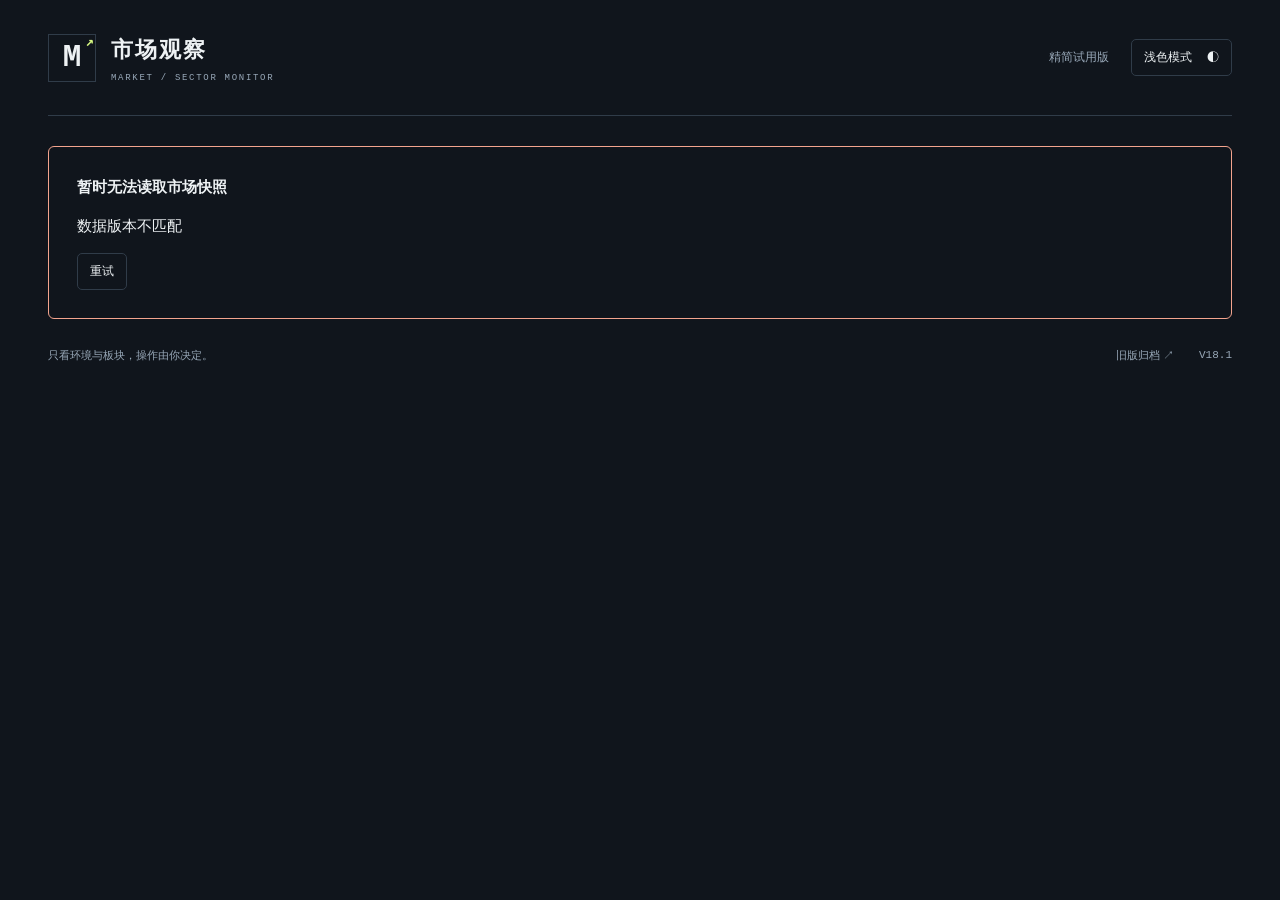
==== commit 48b8392e: "Simplify market dashboard to market regime and four sectors (v18)" ====
--- a/index.html
+++ b/index.html
@@ -1,233 +1,3 @@
 <!doctype html>
-<html lang="zh-CN" data-theme="dark">
-<head>
-  <meta charset="utf-8">
-  <meta name="viewport" content="width=device-width,initial-scale=1,viewport-fit=cover">
-  <meta name="theme-color" content="#0a1f3d">
-  <title>美股策略台 · MARKET SIGNAL DESK</title>
-  <script>
-    (function(){try{var saved=localStorage.getItem('market-theme');if(saved==='light'||saved==='dark')document.documentElement.dataset.theme=saved}catch(e){}})();
-  </script>
-  <style>
-    :root{color-scheme:dark;--paper:#0a1f3d;--ink:#f1f3f5;--paper-tint:#152a4a;--ink-tint:#e4e8ec;--grey-1:#152a4a;--grey-2:color-mix(in srgb,var(--ink) 20%,var(--paper));--grey-3:color-mix(in srgb,var(--ink) 66%,var(--paper));--accent:#a8c7e2;--accent-on:#0a1f3d;--warn:#ff755f;--positive:#68c497;--dot:rgba(241,243,245,.07);--dock:#0a1f3d;--dock-ink:#f1f3f5;--dock-line:#35506d;--dock-muted:#a7b8ca;--line:1px solid var(--grey-2);--sans:Inter,"Helvetica Neue",Helvetica,Arial,"PingFang SC","Microsoft YaHei UI","Noto Sans SC",sans-serif;--serif:"Noto Serif SC","Source Han Serif SC","Songti SC",STSong,Georgia,serif;--mono:"JetBrains Mono","SFMono-Regular",Consolas,monospace}
-    :root[data-theme="light"]{color-scheme:light;--paper:#f1f3f5;--ink:#0a1f3d;--paper-tint:#e4e8ec;--ink-tint:#152a4a;--grey-1:#e4e8ec;--grey-2:color-mix(in srgb,var(--ink) 18%,var(--paper));--grey-3:color-mix(in srgb,var(--ink) 62%,var(--paper));--accent:#0a1f3d;--accent-on:#f1f3f5;--warn:#c43b26;--positive:#14704b;--dot:rgba(10,31,61,.10);--dock:#0a1f3d;--dock-ink:#f1f3f5;--dock-line:#35506d;--dock-muted:#a7b8ca}
-    *{box-sizing:border-box}html{max-width:100%;overflow-x:hidden;scroll-behavior:auto;scroll-padding-top:52px}body{margin:0;max-width:100%;overflow-x:hidden;background-color:var(--paper);background-image:radial-gradient(circle at 4% 12%,color-mix(in srgb,var(--accent) 9%,transparent),transparent 30%),radial-gradient(circle at 96% 70%,color-mix(in srgb,var(--accent) 7%,transparent),transparent 32%),radial-gradient(var(--dot) .45px,transparent .45px);background-size:auto,auto,16px 16px;background-attachment:fixed;color:var(--ink);font:15px/1.55 var(--sans);-webkit-font-smoothing:antialiased}button,a{font:inherit;color:inherit}button{border-radius:0}a{text-underline-offset:3px}button:focus-visible,a:focus-visible,summary:focus-visible{outline:2px solid var(--accent);outline-offset:2px}::selection{background:var(--accent);color:var(--accent-on)}.shell{width:min(100%,1840px);margin:auto;padding:0 clamp(14px,1.5vw,28px) 72px;min-width:0;background:color-mix(in srgb,var(--paper) 96%,transparent)}
-    .kicker,.label,.meta{font:600 9px/1.35 var(--mono);letter-spacing:.14em;text-transform:uppercase;color:var(--grey-3)}.kicker{color:var(--accent)}.up{color:var(--positive)}.down{color:var(--warn);text-decoration:underline 1px currentColor;text-underline-offset:3px}.flat{color:var(--grey-3)}.square{width:8px;height:8px;background:currentColor;display:inline-block;flex:0 0 auto}.tag{display:inline-flex;align-items:center;min-height:21px;padding:3px 7px;border:var(--line);font:600 8px var(--mono);letter-spacing:.04em;background:var(--paper)}.tag.live{border-color:var(--accent);color:var(--accent)}.tag.delayed{border-color:var(--warn);color:var(--ink)}.tag.locked{border-color:var(--warn);background:color-mix(in srgb,var(--warn) 10%,var(--paper));color:var(--warn)}
-    .mast{display:grid;grid-template-columns:minmax(0,1fr) minmax(300px,38%);gap:28px;align-items:end;padding:22px 0 18px;border-bottom:4px solid var(--ink)}.brandline{display:flex;align-items:baseline;gap:16px;min-width:0}h1{margin:0;font-family:var(--serif);font-size:clamp(32px,4.3vw,60px);font-weight:650;line-height:.98;letter-spacing:-.035em}.subtitle{margin-top:8px;max-width:720px;color:var(--grey-3);font-size:12px}.sync{padding:9px 0 2px 15px;border-left:4px solid var(--accent);font:600 10px/1.5 var(--mono)}.sync-state{display:flex;gap:9px;align-items:center;color:var(--accent)}.sync-context{margin-top:4px;font-size:11px}.sync-note{color:var(--grey-3);font-weight:500}.sync-tools{display:flex;align-items:center;justify-content:space-between;gap:12px;margin-top:7px}.theme-toggle{appearance:none;display:inline-flex;align-items:center;gap:6px;flex:0 0 auto;min-height:27px;padding:4px 8px;border:var(--line);background:var(--grey-1);color:var(--ink);font:700 8px var(--mono);letter-spacing:.07em;cursor:pointer}.theme-toggle:hover{border-color:var(--accent);color:var(--accent)}.theme-swatch{width:11px;height:11px;border:1px solid currentColor;background:linear-gradient(90deg,var(--ink) 0 50%,var(--paper) 50% 100%)}
-    .nav{position:sticky;top:0;z-index:30;display:flex;width:100%;max-width:100%;overflow-x:auto;scrollbar-width:none;background:var(--paper);border-bottom:var(--line)}.nav::-webkit-scrollbar{display:none}.nav-group{display:flex;flex:0 0 auto;min-width:0}.nav-group+.nav-group{border-left:4px solid var(--ink)}.nav button{appearance:none;flex:0 0 auto;padding:10px 12px;border:0;border-right:var(--line);background:var(--paper);color:var(--grey-3);font:600 9px var(--mono);letter-spacing:.05em;cursor:pointer;white-space:nowrap}.nav button:first-child{border-left:var(--line)}.nav button.active{background:var(--accent);color:var(--accent-on);border-color:var(--accent)}.nav button.section-active{box-shadow:inset 0 -3px var(--accent);color:var(--ink)}.nav button:disabled{cursor:not-allowed;color:var(--grey-2);text-decoration:line-through}
-    .decision{display:grid;grid-template-columns:repeat(16,minmax(0,1fr));gap:26px;align-items:start;padding:27px 0 26px;border-bottom:var(--line);min-width:0;background:var(--paper)}.decision-main{grid-column:1/8;min-width:0;padding-right:8px}.phase-line{display:grid;grid-template-columns:minmax(0,1fr) auto;gap:16px;align-items:end;margin-top:8px}.phase{font-family:var(--serif);font-size:clamp(46px,4.6vw,70px);font-weight:550;line-height:.98;letter-spacing:-.035em;text-wrap:balance}.phase-detail{max-width:620px;margin-top:9px;color:var(--grey-3);font-family:var(--serif);font-size:clamp(16px,1.25vw,19px);font-weight:500;line-height:1.45}.confidence{align-self:end;padding-bottom:6px;font:600 10.5px var(--mono);color:var(--accent);white-space:nowrap}.thesis{max-width:700px;margin:16px 0 0;font-size:clamp(16px,1.22vw,19px);font-weight:550;line-height:1.62}.watch-var{margin-top:16px;padding:11px 0 11px 14px;border-left:4px solid var(--accent);font-size:14px;font-weight:650;line-height:1.55}.decision-meta{display:grid;grid-template-columns:1fr 1fr;grid-auto-rows:minmax(108px,auto);margin-top:17px;border-top:var(--line);border-left:var(--line)}.decision-meta>div{min-width:0;padding:13px 14px;border-right:var(--line);border-bottom:var(--line)}.decision-meta b{display:block;margin-top:6px;font-size:14px;line-height:1.4}.decision-meta small{display:block;margin-top:5px;color:var(--grey-3);font-size:10.5px;line-height:1.48}.decision-review{border-right:var(--line);border-bottom:var(--line);border-left:var(--line)}.review-jump{appearance:none;display:grid;grid-template-columns:118px minmax(0,1fr);gap:13px;align-items:start;width:100%;padding:11px 14px;border:0;background:none;text-align:left;cursor:pointer}.review-jump b{font-size:13px;line-height:1.35}.review-jump small{display:block;margin-top:3px;color:var(--grey-3);font-size:10px;line-height:1.4}.review-jump:hover b{color:var(--accent)}
-    .action-board{grid-column:8/17;min-width:0;border-top:4px solid var(--accent)}.action-row{display:grid;grid-template-columns:92px minmax(0,1fr);gap:15px;align-items:start;padding:10px 12px 10px 0;border-bottom:var(--line);min-width:0}.action-row.market-gate{padding:12px 14px;background:var(--grey-1);border-bottom:2px solid var(--accent)}.action-row.locked{background:color-mix(in srgb,var(--warn) 5%,var(--paper))}.action-identity{display:flex;flex-direction:column;gap:6px;padding-top:2px}.action-kicker{font:700 8px/1.2 var(--mono);letter-spacing:.1em;color:var(--accent)}.action-asset{font:700 12px var(--mono)}.market-gate .action-asset{font-size:13px}.action-bias{font:650 11px var(--mono)}.action-content{min-width:0}.action-head{display:grid;grid-template-columns:minmax(0,1fr) auto;gap:12px;align-items:start}.action-meta{display:flex;flex-wrap:wrap;justify-content:flex-end;gap:7px;margin:1px 0 0}.plan-state{display:inline-flex;align-items:center;min-height:21px;padding:3px 7px;border:var(--line);font:650 8.5px/1.2 var(--mono);letter-spacing:.03em}.plan-state.up{border-color:var(--accent);text-decoration:none}.plan-state.down{border-color:var(--warn);text-decoration:none}.trade-type{display:inline-flex;align-items:center;color:var(--grey-3);font:650 8.5px/1.2 var(--mono);letter-spacing:.04em}.action-posture{font-size:16px;font-weight:700;line-height:1.32}.market-gate .action-posture{font-family:var(--serif);font-size:18px;font-weight:600}.action-note{margin-top:4px;color:var(--grey-3);font-size:9px}.action-guard{display:inline-flex;margin-top:7px;padding:3px 6px;border-left:3px solid var(--warn);background:color-mix(in srgb,var(--warn) 9%,transparent);color:var(--warn);font:650 8px/1.35 var(--mono)}.action-evidence{display:grid;grid-template-columns:minmax(205px,.85fr) minmax(0,1.15fr);gap:15px;align-items:start;margin-top:7px}.action-confirmations{display:flex;flex-wrap:wrap;gap:7px 12px;margin:1px 0 0}.confirm-chip{display:flex;align-items:center;gap:6px;min-width:0;padding:0;border:0;background:none;font:600 9px/1.35 var(--mono);white-space:nowrap}.confirm-chip i{width:7px;height:7px;flex:0 0 auto;border:1px solid var(--grey-3)}.confirm-chip.confirmed i{border-color:var(--accent);background:var(--accent)}.confirm-chip.failed i{border-color:var(--warn);background:var(--warn)}.confirm-chip.mixed i{border-color:var(--grey-3);background:var(--grey-3)}.confirm-chip.unknown{color:var(--grey-3)}.confirm-chip b{overflow:hidden;text-overflow:ellipsis}.action-trigger{margin:0;color:var(--grey-3);font-size:10.5px;line-height:1.4}.action-trigger b{color:var(--ink)}.action-permissions{display:flex;flex-wrap:wrap;gap:5px 0;margin-top:7px;color:var(--grey-3);font:600 9px/1.35 var(--mono)}.permission-item{display:inline-flex;align-items:center}.permission-item+.permission-item:before{content:"·";margin:0 8px;color:var(--accent)}
-    .delta-section{padding:15px 0;border-bottom:var(--line);background:var(--paper)}.delta-head{display:flex;justify-content:space-between;gap:16px;align-items:end;margin-bottom:9px}.delta-title{font-size:16px;font-weight:700}.delta-grid{display:grid;grid-template-columns:repeat(3,minmax(0,1fr));border-left:var(--line);border-top:var(--line)}.delta-card{min-width:0;padding:10px 12px;border-right:var(--line);border-bottom:var(--line)}.delta-route{display:grid;grid-template-columns:minmax(0,1fr) 18px minmax(0,1fr);gap:5px;align-items:center;margin-top:5px;font-size:11px;font-weight:650}.delta-arrow{color:var(--accent);text-align:center}.delta-reason{margin-top:5px;color:var(--grey-3);font-size:9px}.delta-summary{grid-column:1/-1;padding:8px 12px;border-right:var(--line);border-bottom:var(--line);color:var(--grey-3);font:600 8px var(--mono)}
-    .snapshot-wrap{background:var(--paper);border-bottom:var(--line)}.snapshot{display:grid;grid-template-columns:repeat(10,minmax(0,1fr));min-width:0}.ticker{min-width:0;padding:11px 12px;border-right:var(--line)}.ticker:first-child{border-left:var(--line)}.ticker-head{display:flex;justify-content:space-between;gap:8px;font:600 8px var(--mono);color:var(--grey-3);letter-spacing:.05em}.ticker-head span{min-width:0;overflow:hidden;text-overflow:ellipsis;white-space:nowrap}.ticker-price{margin-top:5px;font-size:clamp(17px,1.8vw,24px);font-weight:300;line-height:1;letter-spacing:-.04em;font-variant-numeric:tabular-nums}.ticker-change{margin-top:5px;font:600 9px var(--mono)}.ticker-extended{margin-top:7px;padding-top:6px;border-top:var(--line);font:600 8px/1.35 var(--mono)}.ticker-extended span{color:var(--grey-3)}.freshness-strip{display:grid;grid-template-columns:repeat(4,minmax(0,1fr));border-top:var(--line);border-left:var(--line)}.freshness-strip.locked{border-top:2px solid var(--warn)}.fresh-item{min-width:0;padding:7px 10px;border-right:var(--line);font:500 8px/1.4 var(--mono);color:var(--grey-3)}.fresh-item b{display:block;color:var(--ink);font-size:9px}.freshness-strip.locked .fresh-item:first-child b{color:var(--warn)}
-    .section{padding:clamp(34px,4.6vw,60px) 0;border-bottom:var(--line);min-width:0;background:var(--paper)}.section.compact{padding-top:31px;padding-bottom:31px}.section-head{display:grid;grid-template-columns:minmax(0,1fr) minmax(220px,28%);gap:24px;align-items:end;margin-bottom:21px;min-width:0}.section-head h2,.expand-title{margin:6px 0 0;font-family:var(--serif);font-size:clamp(28px,3.7vw,50px);font-weight:600;line-height:1.02;letter-spacing:-.03em}.section-note{padding-top:9px;border-top:4px solid var(--accent);color:var(--grey-3);font-size:11px}
-    .watch-grid{display:grid;grid-template-columns:repeat(6,minmax(0,1fr));gap:16px;min-width:0}.watch-card{grid-column:span 3}.watch-card:nth-child(-n+3){grid-column:span 2}.watch-card{min-width:0;border:var(--line)}.watch-head{display:flex;justify-content:space-between;gap:16px;padding:15px 16px;border-bottom:4px solid var(--accent)}.symbol{font-size:clamp(32px,4.2vw,54px);font-weight:250;line-height:.9;letter-spacing:-.055em}.symbol-sub{margin-top:5px;color:var(--grey-3);font-size:10px}.watch-price{text-align:right}.watch-price b{display:block;font-size:clamp(24px,2.8vw,37px);font-weight:300;line-height:1}.badge{display:inline-block;margin-top:5px;font:600 9px var(--mono)}.watch-asof{margin-top:5px;color:var(--grey-3);font:500 8px var(--mono)}.timeframes{display:grid;grid-template-columns:repeat(5,minmax(0,1fr));border-bottom:var(--line);min-width:0}.tf{appearance:none;min-width:0;padding:9px 4px;border:0;border-right:var(--line);background:var(--paper);text-align:center;cursor:pointer}.tf:last-child{border-right:0}.tf:hover,.tf.active{background:var(--grey-1)}.tf.active{box-shadow:inset 0 -3px var(--accent)}.tf span{display:block;font:600 8px var(--mono);color:var(--grey-3)}.tf b{display:block;margin-top:3px;font-size:10px}.tf-method{margin-top:2px;font:500 7px var(--mono);color:var(--grey-3);white-space:nowrap;overflow:hidden;text-overflow:ellipsis}.tf-explain{min-height:34px;padding:8px 16px;border-bottom:var(--line);color:var(--grey-3);font-size:9px}.verdict{padding:11px 16px;border-bottom:var(--line);font-size:13px;font-weight:700}
-    .position-row{display:grid;grid-template-columns:1fr 1fr;border-bottom:var(--line)}.position-chip{padding:9px 16px}.position-chip+.position-chip{border-left:var(--line)}.position-chip span{display:block;font:600 8px var(--mono);color:var(--grey-3)}.position-chip b{display:block;margin-top:3px;font-size:13px}.position-chip small{margin-left:4px;color:var(--grey-3);font:500 7px var(--mono)}.watch-horizons{display:grid;grid-template-columns:1fr 1fr;border-bottom:var(--line)}.watch-horizon{padding:11px 16px}.watch-horizon+.watch-horizon{border-left:var(--line)}.watch-horizon strong{display:block;margin-top:5px;font-size:14px}.watch-horizon p{margin:5px 0 0;color:var(--grey-3);font-size:10px}.migration-notice{padding:11px 16px;border-bottom:var(--line);border-left:4px solid var(--accent);background:var(--grey-1)}.migration-notice-head{display:flex;flex-wrap:wrap;justify-content:space-between;gap:6px 12px;align-items:center}.migration-notice-head b{font-size:12px}.migration-notice-head span{color:var(--accent);font:650 8px var(--mono)}.migration-notice p{margin:6px 0 0;font-size:10px}.migration-notice small{display:block;margin-top:5px;color:var(--grey-3);font-size:9px;line-height:1.45}.watch-plan{padding:11px 16px;border-bottom:var(--line)}.watch-plan-head{display:flex;flex-wrap:wrap;gap:7px;align-items:center;margin-bottom:7px}.watch-plan p{margin:5px 0;color:var(--grey-3);font-size:10px;line-height:1.45}.watch-plan p b{color:var(--ink)}.peer-thermometer{padding:11px 16px;border-bottom:var(--line);background:color-mix(in srgb,var(--accent) 6%,var(--paper))}.peer-thermometer-head{display:flex;flex-wrap:wrap;justify-content:space-between;gap:6px 12px}.peer-thermometer-head b{font-size:11px}.peer-thermometer-head span{color:var(--accent);font:650 8px var(--mono)}.peer-thermometer p{margin:6px 0 0;color:var(--grey-3);font-size:10px;line-height:1.45}.price-map{padding:11px 16px;border-bottom:var(--line)}.price-map-head{display:flex;justify-content:space-between;gap:12px;align-items:center;font-size:9px}.price-map-track{position:relative;height:16px;margin:10px 4px 4px;border-top:7px solid var(--grey-2)}.price-map-fill{position:absolute;top:-7px;left:0;height:7px;background:var(--accent)}.price-map-current{position:absolute;top:-12px;width:2px;height:17px;background:var(--ink)}.price-map-current:after{content:"现";position:absolute;top:14px;left:50%;transform:translateX(-50%);font:600 7px var(--mono)}.distance-grid{display:grid;grid-template-columns:1fr 1fr;margin-top:8px;border-left:var(--line);border-top:var(--line)}.distance{padding:7px 9px;border-right:var(--line);border-bottom:var(--line);font-size:9px}.distance b{display:block;margin-top:2px;font-size:12px}.position-tool{border-bottom:var(--line)}.position-tool summary{cursor:pointer;padding:10px 16px;list-style:none;font:600 9px var(--mono);color:var(--accent)}.position-tool summary::-webkit-details-marker{display:none}.position-tool summary:after{content:"＋";float:right}.position-tool[open] summary:after{content:"−"}.position-form{display:grid;grid-template-columns:repeat(3,1fr);gap:8px;padding:0 16px 11px}.position-field label{display:block;color:var(--grey-3);font-size:8px}.position-field input{width:100%;height:31px;margin-top:4px;padding:5px 7px;border:var(--line);border-radius:0;background:var(--paper);font:600 11px var(--mono)}.position-output{grid-column:1/4;padding:8px;border-left:4px solid var(--accent);background:var(--grey-1);font-size:9px}.position-output b{font-size:12px}.watch-more summary{cursor:pointer;padding:10px 16px;font:600 9px var(--mono);color:var(--accent);list-style:none}.watch-more summary::-webkit-details-marker{display:none}.watch-more summary:after{content:"＋";float:right}.watch-more[open] summary:after{content:"−"}.metrics{margin:0;padding:0 16px 11px}.metric{display:grid;grid-template-columns:76px minmax(0,1fr);gap:11px;padding:9px 0;border-top:var(--line);font-size:11px}.metric dt{color:var(--grey-3)}.metric dd{margin:0;font-weight:550;overflow-wrap:anywhere}
-    .evidence-grid{display:grid;grid-template-columns:minmax(0,1fr) minmax(0,1fr);gap:16px;min-width:0;align-items:stretch}.panel{min-width:0;border-top:4px solid var(--accent);background:var(--grey-1);padding:16px}.expectation-panel{display:flex;flex-direction:column}.panel-title{display:flex;justify-content:space-between;gap:12px;align-items:end;margin-bottom:7px}.panel h3{margin:5px 0 0;font-family:var(--serif);font-size:clamp(22px,2.4vw,32px);font-weight:500;line-height:1.08;letter-spacing:-.025em}.event-row{padding:12px 0;border-top:var(--line)}.event-row:first-of-type{border-top:0}.event-head{display:flex;justify-content:space-between;gap:12px;font-weight:650}.event-kind{font:600 8px var(--mono);color:var(--accent);white-space:nowrap}.event-grid{display:grid;grid-template-columns:1fr 1fr;gap:12px;margin-top:8px;font-size:10px}.event-grid span,.event-reaction span{color:var(--grey-3)}.event-reaction{margin-top:8px;font-size:10px}.extended-hours{margin-top:14px;padding-top:14px;border-top:4px solid var(--ink)}.extended-head{display:grid;grid-template-columns:minmax(0,1fr) auto;gap:14px;align-items:end;margin-bottom:10px}.extended-head h4{margin:4px 0 0;font-family:var(--serif);font-size:19px;font-weight:500}.extended-summary{text-align:right;font:600 9px/1.4 var(--mono);color:var(--accent)}.extended-grid{display:grid;grid-template-columns:1fr 1fr;border-top:var(--line);border-left:var(--line)}.extended-card{min-width:0;padding:10px;border-right:var(--line);border-bottom:var(--line);background:var(--paper)}.extended-card-head{display:flex;justify-content:space-between;gap:8px;font:700 9px var(--mono)}.extended-session{color:var(--grey-3);font-weight:500}.extended-quote{display:flex;align-items:baseline;gap:8px;margin-top:7px}.extended-price{font-size:24px;font-weight:300;line-height:1}.extended-change{font:650 9px var(--mono)}.extended-base{margin-top:5px;color:var(--grey-3);font:500 8px var(--mono)}.extended-note{min-height:32px;margin-top:7px;padding-top:7px;border-top:var(--line);font-size:9px}.confirmation-list{margin-top:10px;border-top:var(--line)}.confirmation-row{display:grid;grid-template-columns:48px 82px minmax(0,1fr);gap:9px;align-items:start;padding:9px 0;border-bottom:var(--line);font-size:9px}.confirmation-asset{font:700 9px var(--mono)}.confirmation-state{font:650 8px var(--mono)}.confirmation-row p{margin:0;color:var(--grey-3)}.extended-boundary{margin-top:9px;color:var(--grey-3);font-size:8px}.odds-grid{display:grid;grid-template-columns:1fr 1fr;border-top:var(--line);border-left:var(--line)}.odds-card{min-width:0;padding:12px;border-right:var(--line);border-bottom:var(--line);background:var(--paper)}.odds-head{display:flex;justify-content:space-between;gap:8px;font:600 8px var(--mono)}.odds-number{margin-top:9px;font-size:clamp(30px,3.7vw,48px);font-weight:250;line-height:.9;letter-spacing:-.05em}.odds-state{margin-top:6px;font-size:10px;font-weight:650}.odds-track{height:6px;margin-top:9px;background:var(--grey-2)}.odds-fill{height:100%;background:var(--accent)}.odds-meta{margin-top:7px;color:var(--grey-3);font-size:8px;line-height:1.45}.proxy{color:var(--accent)}.odds-note{margin-top:10px;padding-top:10px;border-top:var(--line);color:var(--grey-3);font-size:9px}.news-list{border-top:var(--line)}.news-item{display:grid;grid-template-columns:90px minmax(0,1fr) 108px;gap:13px;padding:13px 0;border-bottom:var(--line)}.news-tag{font:600 8px var(--mono);color:var(--accent)}.news-title{font-weight:650}.news-summary{margin-top:3px;color:var(--grey-3);font-size:11px}.news-impact{text-align:right;font:600 8px var(--mono)}.source{color:var(--accent);text-decoration:none}.source:hover{text-decoration:underline}
-    .plan-grid{display:grid;grid-template-columns:minmax(0,1.15fr) minmax(0,.85fr);gap:16px}.matrix-grid{display:grid;grid-template-columns:repeat(3,minmax(0,1fr));border-left:var(--line);border-top:var(--line)}.matrix-card{min-width:0;padding:13px;border-right:var(--line);border-bottom:var(--line)}.matrix-asset{font:700 11px var(--mono)}.signal-row{display:grid;grid-template-columns:1fr auto;gap:10px;padding:7px 0;border-bottom:var(--line);font-size:10px}.signal-row span{color:var(--grey-3)}.matrix-verdict{margin-top:10px;font-weight:650;font-size:11px}.scenario-list{border-top:4px solid var(--accent)}.scenario{display:grid;grid-template-columns:86px minmax(0,1fr);gap:13px;padding:12px 0;border-bottom:var(--line)}.scenario b{font:600 8px var(--mono);color:var(--accent)}.scenario p{margin:0;font-size:11px}
-    details.expandable{border:0}.expandable>summary{cursor:pointer;list-style:none}.expandable>summary::-webkit-details-marker{display:none}.expand-head{display:flex;justify-content:space-between;gap:20px;align-items:end}.expand-action{padding-bottom:4px;font:600 9px var(--mono);color:var(--accent)}.macro-strip{display:grid;grid-template-columns:repeat(4,minmax(0,1fr));margin-top:18px;border-left:var(--line);border-top:var(--line)}.macro-chip{min-width:0;padding:10px;border-right:var(--line);border-bottom:var(--line)}.macro-chip b{display:block;margin-top:4px;font-size:12px}.expand-body{padding-top:20px}.macro-grid{display:grid;grid-template-columns:repeat(4,minmax(0,1fr));border-left:var(--line);border-top:var(--line)}.macro-card{min-width:0;padding:14px;border-right:var(--line);border-bottom:var(--line)}.macro-top{display:flex;justify-content:space-between;gap:10px}.macro-state{font:600 8px var(--mono)}.macro-title{margin-top:15px;font-family:var(--serif);font-size:23px;font-weight:500}.macro-evidence{margin-top:9px;font-size:11px}.macro-flow{margin-top:9px;padding-top:9px;border-top:var(--line);font-size:9px;color:var(--grey-3)}.chain{margin-top:16px;border-top:4px solid var(--accent)}.chain-row{display:grid;grid-template-columns:1.7fr 20px 1.7fr 20px 2fr .8fr;gap:8px;align-items:center;padding:12px 0;border-bottom:var(--line);font-size:10px}.arrow{font-family:var(--mono);color:var(--accent);text-align:center}.chain-verdict{text-align:right;font:600 8px var(--mono)}.coverage-grid{display:grid;grid-template-columns:repeat(3,minmax(0,1fr));border-left:var(--line);border-top:var(--line)}.coverage{min-width:0;padding:12px;border-right:var(--line);border-bottom:var(--line)}.coverage-head{display:flex;justify-content:space-between;gap:8px}.coverage h3{margin:0;font-size:11px}.coverage-status{font:600 8px var(--mono);color:var(--accent)}.coverage p{margin:7px 0 0;color:var(--grey-3);font-size:9px}.source-list{margin-top:16px}
-    .review-block{border-top:4px solid var(--accent)}.review-lead{display:grid;grid-template-columns:minmax(0,1fr) 140px;gap:18px;padding:16px 0;border-bottom:var(--line)}.review-lead h3{margin:6px 0 0;font-family:var(--serif);font-size:clamp(23px,2.8vw,36px);font-weight:500;line-height:1.1;letter-spacing:-.025em}.review-summary{margin-top:9px;max-width:850px;font-size:11px;color:var(--grey-3)}.review-status{text-align:right;font:600 9px var(--mono)}.review-assets{display:grid;grid-template-columns:repeat(3,minmax(0,1fr));border-left:var(--line)}.review-asset{min-width:0;padding:13px;border-right:var(--line);border-bottom:var(--line)}.review-asset-head{display:flex;justify-content:space-between;gap:10px;font-weight:650}.review-result{font:600 8px var(--mono)}.review-flow{display:grid;grid-template-columns:50px minmax(0,1fr);gap:6px;margin-top:9px;font-size:9px}.review-flow span{color:var(--grey-3)}.review-flow p{margin:0}.lessons{display:grid;grid-template-columns:repeat(4,minmax(0,1fr));margin-top:16px;border-left:var(--line);border-top:var(--line)}.lesson{padding:13px;border-right:var(--line);border-bottom:var(--line)}.lesson b{font:600 8px var(--mono);color:var(--accent)}.lesson p{margin:6px 0 0;font-size:10px}.ledger{margin-top:27px}.ledger-head{display:flex;justify-content:space-between;gap:16px;padding-bottom:9px;border-bottom:4px solid var(--ink)}.ledger-head h3{margin:0;font-family:var(--serif);font-size:19px;font-weight:500}.ledger-row{display:grid;grid-template-columns:86px 68px 1.3fr 1fr 1fr 78px;gap:11px;padding:12px 0;border-bottom:var(--line);font-size:9px}.ledger-meta{font:500 8px var(--mono);color:var(--grey-3)}.ledger-asset,.ledger-thesis{font-weight:650}.ledger-status{font:600 8px var(--mono);color:var(--accent);text-align:right}.review-history{margin-top:18px;border-top:var(--line)}.review-history details{border-bottom:var(--line);padding:10px 0}.review-history summary{cursor:pointer;display:flex;justify-content:space-between;gap:16px;font-size:10px;font-weight:650}.history-body{margin-top:7px;color:var(--grey-3);font-size:9px}.empty{padding:20px 13px;border:var(--line);color:var(--grey-3);font-size:11px}.loading{min-height:66px;background:var(--grey-1)}footer{display:flex;justify-content:space-between;gap:24px;padding:20px 0 0;color:var(--grey-3);font:500 8px var(--mono);letter-spacing:.04em}.quick-dock{display:none}
-    .action-board{display:grid;grid-template-columns:minmax(0,1fr);align-content:start}.action-row.market-gate{grid-column:1/-1}.snapshot{grid-template-columns:repeat(10,minmax(0,1fr))}.watch-grid{grid-template-columns:repeat(3,minmax(0,1fr))}.watch-card,.watch-card:nth-child(-n+3){grid-column:auto}
-    @media(min-width:1181px){.decision-meta{grid-auto-rows:minmax(150px,auto)}.action-board{grid-template-columns:repeat(2,minmax(0,1fr))}.action-board .action-row:not(.market-gate){grid-template-columns:68px minmax(0,1fr);gap:10px;padding:12px 10px}.action-board .action-row:not(.market-gate) .action-head{display:block}.action-board .action-row:not(.market-gate) .action-meta{justify-content:flex-start;margin-top:6px}.action-board .action-row:not(.market-gate) .action-evidence{grid-template-columns:1fr;gap:7px}.action-board .action-row:not(.market-gate):nth-child(even){border-right:var(--line)}}
-    @media(min-width:1600px){.mast{grid-template-columns:minmax(0,1.35fr) minmax(360px,.65fr);gap:40px}.decision-main{grid-column:1/8}.action-board{grid-column:8/17}.section-head{grid-template-columns:minmax(0,1fr) minmax(280px,22%)}.watch-grid{grid-template-columns:repeat(3,minmax(0,1fr));gap:14px}.watch-card,.watch-card:nth-child(-n+3){grid-column:auto}}
-    @media(min-width:721px){.nav-group:last-child{flex:1 1 auto}.nav-group:last-child button{flex:1 1 0;min-width:64px}}
-    @media(max-width:1180px){.watch-grid{grid-template-columns:1fr 1fr}.watch-card,.watch-card:nth-child(-n+3){grid-column:auto}.watch-card:last-child{grid-column:auto}}
-    @media(max-width:980px){.decision-main{grid-column:1/7}.action-board{grid-column:7/17}.snapshot{grid-template-columns:repeat(5,minmax(0,1fr))}.watch-grid,.evidence-grid,.plan-grid{grid-template-columns:1fr}.macro-grid{grid-template-columns:1fr 1fr}.coverage-grid{grid-template-columns:1fr 1fr}.ledger-row{grid-template-columns:74px 56px 1.35fr 1fr 74px}.ledger-row>*:nth-child(5){display:none}}
-    @media(max-width:720px){body{padding-bottom:48px}.shell{padding-left:14px;padding-right:14px}.mast{display:block;padding-top:16px;padding-bottom:14px}.brandline{display:block}.brandline .kicker{margin-bottom:4px}.sync{margin-top:12px}.nav{margin-left:-14px;margin-right:-14px;width:auto;padding-left:14px}.nav-group+.nav-group{border-left:3px solid var(--ink)}.decision{display:block;padding:22px 0}.decision-main{padding-right:0}.phase{font-size:46px}.phase-detail{font-size:16px}.thesis{margin-top:12px;font-size:15px}.watch-var{margin-top:13px;padding-top:9px;padding-bottom:9px;font-size:13px}.decision-meta{grid-auto-rows:auto;margin-top:13px}.decision-meta>div{min-height:96px;padding:11px 12px}.decision-review{margin-top:0}.action-board{margin-top:20px}.action-row{grid-template-columns:66px minmax(0,1fr);gap:10px;padding:12px 0}.action-row.market-gate{padding:13px 12px}.action-head{display:block}.action-meta{justify-content:flex-start;margin-top:7px}.action-evidence{grid-template-columns:1fr;gap:8px}.action-posture{font-size:15px}.market-gate .action-posture{font-size:17px}.action-trigger{font-size:10px}.delta-grid{grid-template-columns:1fr}.delta-card{display:grid;grid-template-columns:46px minmax(0,1fr);gap:8px}.delta-route{margin-top:0}.delta-reason{grid-column:2;margin-top:2px}.snapshot{display:flex;overflow-x:auto;scroll-snap-type:x proximity;scrollbar-width:none}.snapshot::-webkit-scrollbar{display:none}.ticker{flex:0 0 122px;scroll-snap-align:start;border-bottom:0}.freshness-strip{grid-template-columns:1fr 1fr}.section{padding:36px 0}.section-head{display:block}.section-note{margin-top:15px}.macro-strip,.macro-grid,.coverage-grid{grid-template-columns:1fr 1fr}.matrix-grid{grid-template-columns:1fr}.chain-row{grid-template-columns:1fr 18px 1fr}.chain-row>*:nth-child(5){grid-column:1/3}.chain-verdict{grid-column:3}.news-item{grid-template-columns:72px minmax(0,1fr)}.news-impact{grid-column:2;text-align:left}.review-lead{display:block}.review-status{text-align:left;margin-top:10px}.review-assets,.lessons{grid-template-columns:1fr}.ledger-row{grid-template-columns:62px 48px minmax(0,1fr) 60px}.ledger-row>*:nth-child(4),.ledger-row>*:nth-child(5){display:none}footer{display:block}footer div+div{margin-top:7px}.quick-dock{position:fixed;z-index:40;left:0;right:0;bottom:0;display:grid;grid-template-columns:repeat(6,1fr);height:48px;padding-bottom:env(safe-area-inset-bottom);background:var(--dock);color:var(--dock-ink)}.quick-dock button{appearance:none;border:0;border-right:1px solid var(--dock-line);background:var(--dock);color:var(--dock-ink);font:600 9px var(--mono)}.quick-dock b{display:block;color:var(--dock-ink);font-size:10px}.quick-dock span{color:var(--dock-muted)}}
-    @media(max-width:720px){.quick-dock{grid-template-columns:repeat(6,1fr)}}
-    @media(max-width:470px){.decision-meta,.watch-horizons,.odds-grid,.extended-grid{grid-template-columns:1fr}.decision-meta>div+div,.watch-horizon+.watch-horizon{border-left:0;border-top:var(--line)}.review-jump{grid-template-columns:1fr;gap:5px}.macro-strip,.macro-grid,.coverage-grid{grid-template-columns:1fr}.event-grid{grid-template-columns:1fr}.extended-head{display:block}.extended-summary{margin-top:7px;text-align:left}.confirmation-row{grid-template-columns:44px 72px minmax(0,1fr)}.timeframes{grid-template-columns:repeat(5,minmax(0,1fr))}.tf-method{display:none}.panel{padding:13px}.expand-head{display:block}.expand-action{margin-top:7px}.ledger-row{grid-template-columns:56px 44px minmax(0,1fr)}.ledger-status{display:none}.position-chip{padding-left:12px;padding-right:12px}}
-
-    .demand-loop{display:grid;grid-template-columns:repeat(5,minmax(0,1fr));border-bottom:var(--line);background:var(--grey-1)}
-    .demand-node{min-width:0;padding:8px 9px;border-right:var(--line)}
-    .demand-node:last-child{border-right:0}.demand-node span{display:block;font:600 7px var(--mono);color:var(--grey-3);white-space:nowrap;overflow:hidden;text-overflow:ellipsis}
-    .demand-node b{display:block;margin-top:3px;font-size:9px}.demand-node i{display:inline-block;width:6px;height:6px;margin-right:5px;background:var(--grey-3)}
-    .demand-node.up i{background:var(--accent)}.demand-node.down i{background:var(--warn)}
-    .capital-cycle{margin-top:18px;border-top:4px solid var(--ink)}.capital-cycle[hidden]{display:none}.capital-head{display:grid;grid-template-columns:minmax(0,1fr) minmax(220px,30%);gap:20px;align-items:end;padding:14px 0 10px}
-    .capital-head h3{margin:4px 0 0;font-size:22px;font-weight:350}.capital-note{color:var(--grey-3);font-size:9px}
-    .capital-formula{padding:9px 11px;border-top:var(--line);border-right:var(--line);border-left:var(--line);background:var(--grey-1);font:600 9px/1.5 var(--mono);color:var(--accent)}
-    .capital-grid{display:grid;grid-template-columns:repeat(5,minmax(0,1fr));border-left:var(--line);border-top:var(--line)}
-    .capital-card{min-width:0;padding:12px;border-right:var(--line);border-bottom:var(--line)}.capital-card span{font:600 8px var(--mono);color:var(--grey-3)}
-    .capital-card b{display:block;margin-top:7px;font-size:13px}.capital-card p{margin:6px 0 0;color:var(--grey-3);font-size:9px}.capital-invalid{margin-top:7px;padding-top:7px;border-top:var(--line);color:var(--grey-3);font-size:8px}.overbuild-monitor{display:grid;grid-template-columns:150px minmax(0,1fr) minmax(0,1fr);border-right:var(--line);border-bottom:var(--line);border-left:var(--line)}.overbuild-state,.overbuild-evidence{padding:10px 11px;min-width:0}.overbuild-evidence{border-left:var(--line)}.overbuild-state span,.overbuild-evidence span{display:block;color:var(--grey-3);font:600 8px var(--mono)}.overbuild-state b{display:block;margin-top:5px;font-size:14px}.overbuild-state p,.overbuild-evidence p{margin:5px 0 0;font-size:9px}.overbuild-trigger{grid-column:1/-1;padding:8px 11px;border-top:var(--line);color:var(--grey-3);font-size:9px}
-    .ledger-thesis{font-weight:400}.ledger-thesis-text{font-weight:650}.ledger-clocks{display:grid;grid-template-columns:repeat(3,minmax(0,1fr));margin-top:7px;border-left:var(--line);border-top:var(--line)}
-    .ledger-clock{min-width:0;padding:5px 6px;border-right:var(--line);border-bottom:var(--line)}.ledger-clock span{display:block;color:var(--grey-3);font:600 6px var(--mono)}
-    .ledger-clock b{display:block;margin-top:2px;font:600 7px var(--mono);white-space:nowrap;overflow:hidden;text-overflow:ellipsis}
-    .event-countdown{margin:3px 0 13px;border-top:4px solid var(--warn);background:var(--paper)}.event-countdown[hidden]{display:none}.event-countdown-head{display:flex;justify-content:space-between;gap:12px;padding:9px 10px;border-right:var(--line);border-bottom:var(--line);border-left:var(--line)}.event-countdown-head b{font-size:11px}.event-countdown-head span{color:var(--warn);font:700 8px var(--mono)}.event-countdown-grid{display:grid;grid-template-columns:repeat(2,minmax(0,1fr));border-left:var(--line)}.event-countdown-card{min-width:0;padding:9px 10px;border-right:var(--line);border-bottom:var(--line)}.event-countdown-card b{display:block;font-size:11px}.event-countdown-card span{display:block;margin-top:3px;color:var(--grey-3);font:600 8px var(--mono)}.event-countdown-card p{margin:5px 0 0;color:var(--grey-3);font-size:9px}.calibration{margin-top:27px;border-top:4px solid var(--accent)}.calibration-head{display:flex;justify-content:space-between;gap:16px;align-items:end;padding:12px 0 9px}.calibration-head h3{margin:4px 0 0;font-family:var(--serif);font-size:21px;font-weight:500}.calibration-note{max-width:460px;color:var(--grey-3);font-size:9px;text-align:right}.calibration-grid{display:grid;grid-template-columns:repeat(5,minmax(0,1fr));border-top:var(--line);border-left:var(--line)}.calibration-stat{min-width:0;padding:10px;border-right:var(--line);border-bottom:var(--line)}.calibration-stat span{display:block;color:var(--grey-3);font:600 8px var(--mono)}.calibration-stat b{display:block;margin-top:5px;font-size:18px;font-weight:450}.call-ledger{margin-top:13px;border-top:var(--line)}.call-row{display:grid;grid-template-columns:65px 106px 96px minmax(0,1fr) 82px;gap:10px;align-items:start;padding:10px 0;border-bottom:var(--line);font-size:9px}.call-asset{font:700 9px var(--mono)}.call-status{font:650 8px var(--mono)}.call-setup{color:var(--grey-3)}.call-condition b{display:block;font-size:10px}.call-condition span{display:block;margin-top:3px;color:var(--grey-3)}.call-outcome{text-align:right;font:650 8px var(--mono)}
-    @media(max-width:720px){.demand-loop{grid-template-columns:repeat(5,minmax(112px,1fr));overflow-x:auto}.capital-grid,.calibration-grid{grid-template-columns:1fr 1fr}.capital-head{display:block}.capital-note{margin-top:7px}.overbuild-monitor{grid-template-columns:1fr 1fr}.overbuild-state{grid-column:1/-1}.overbuild-evidence:first-of-type{border-left:0}.calibration-head{display:block}.calibration-note{margin-top:6px;text-align:left}.call-row{grid-template-columns:48px 80px minmax(0,1fr) 64px}.call-setup{display:none}.event-countdown-grid{grid-template-columns:1fr}}
-    @media(max-width:470px){.capital-grid,.calibration-grid{grid-template-columns:1fr}.overbuild-monitor{grid-template-columns:1fr}.overbuild-state,.overbuild-evidence{grid-column:1;border-left:0;border-top:var(--line)}.overbuild-state{border-top:0}.ledger-clocks{grid-template-columns:1fr}.call-row{grid-template-columns:44px minmax(0,1fr) 58px}.call-status{display:none}}
-
-    /* Decision-first consolidation */
-    .demand-details{border-bottom:var(--line)}.demand-details>summary{display:flex;justify-content:space-between;gap:12px;padding:10px 16px;list-style:none;cursor:pointer;color:var(--accent);font:650 10px var(--mono)}.demand-details>summary::-webkit-details-marker{display:none}.demand-details>summary:after{content:"＋"}.demand-details[open]>summary:after{content:"−"}.demand-details>summary b{margin-left:auto;color:var(--grey-3);font-weight:600}.demand-details .demand-loop{border-top:var(--line);border-bottom:0}
-    .evidence-subhead{display:flex;justify-content:space-between;gap:12px;align-items:end;margin-top:18px;padding:12px 0 9px;border-top:4px solid var(--ink)}.evidence-subhead b{font-size:14px}.compact-news .news-item{grid-template-columns:76px minmax(0,1fr) 90px;padding:11px 0}.position-table-head,.position-line{display:grid;grid-template-columns:64px minmax(0,1fr) minmax(0,1fr);gap:12px;align-items:center}.position-table-head{padding:8px 10px;border-top:var(--line);border-right:var(--line);border-left:var(--line);color:var(--grey-3);font:650 9px var(--mono)}.position-line{padding:10px;border-top:var(--line);border-right:var(--line);border-left:var(--line)}.position-line:last-child{border-bottom:var(--line)}.position-symbol{font:750 11px var(--mono)}.position-mini{min-width:0}.position-mini-head{display:flex;justify-content:space-between;gap:8px;align-items:baseline}.position-mini-head b{font-size:17px;font-weight:500}.position-mini-head span{color:var(--grey-3);font-size:9px}.position-mini-track{height:5px;margin-top:5px;background:var(--grey-2)}.position-mini-track i{display:block;height:100%;background:var(--accent)}.position-mini small{display:block;margin-top:4px;color:var(--grey-3);font:550 8px var(--mono)}.evidence-audit{margin-top:16px;border-top:4px solid var(--accent)}.evidence-audit>summary{list-style:none;cursor:pointer;padding:13px 14px;background:var(--grey-1)}.evidence-audit>summary::-webkit-details-marker{display:none}.evidence-audit>summary:after{content:"＋";align-self:center;color:var(--accent);font:700 14px var(--mono)}.evidence-audit[open]>summary:after{content:"−"}.evidence-audit-body{padding:0 14px 14px;background:var(--grey-1)}
-    .matrix-grid{grid-template-columns:repeat(3,minmax(0,1fr))}.matrix-card.market-matrix{grid-column:1/-1}.matrix-card-head{display:flex;justify-content:space-between;gap:10px;align-items:center}.matrix-card-head>span{color:var(--grey-3);font:650 9px var(--mono)}.matrix-card.has-conflict{background:color-mix(in srgb,var(--warn) 4%,var(--paper))}.matrix-card.has-conflict .matrix-card-head>span{color:var(--warn)}.signal-strip{display:grid;grid-template-columns:repeat(4,minmax(0,1fr));gap:6px;margin-top:9px}.signal-chip{display:flex;justify-content:space-between;gap:5px;padding:6px 7px;border:var(--line);font-size:10px}.signal-chip span{color:var(--grey-3)}.signal-chip b{font-family:var(--mono)}
-    .review-asset.market-review{grid-column:1/-1}.history-archive{margin-top:4px;border:0!important}.history-archive>summary{padding:12px 0;color:var(--accent);font-family:var(--mono)}.history-archive-body{border-top:4px solid var(--ink)}.call-archive{border-bottom:var(--line)}.call-archive>summary{padding:12px 0;list-style:none;cursor:pointer;color:var(--accent);font:650 10px var(--mono)}.call-archive>summary::-webkit-details-marker{display:none}.ledger-shell>summary{list-style:none;cursor:pointer}.ledger-shell>summary::-webkit-details-marker{display:none}.ledger-shell[open] .ledger-head .label{color:var(--accent)}
-
-    @media(min-width:721px){
-      body{font-size:16px}.shell{padding-bottom:60px}.kicker,.label,.meta{font-size:10.5px}.tag{font-size:10px}.mast{padding-top:20px}.brandline{gap:18px}h1{font-size:clamp(36px,3.8vw,54px)}.subtitle{font-size:13px}.sync{font-size:11.5px}.sync-context{font-size:12px}.theme-toggle{font-size:10.5px}.nav button{padding:11px 14px;font-size:11px}
-      .decision{padding-top:25px;padding-bottom:25px}.phase{font-size:clamp(46px,4vw,60px)}.phase-detail{font-size:18px}.confidence{font-size:12px}.thesis{font-size:clamp(17px,1.15vw,19px)}.watch-var{font-size:15px}.decision-meta b{font-size:15px}.decision-meta small{font-size:12px}.review-jump b{font-size:14px}.review-jump small{font-size:11.5px}
-      .action-kicker{font-size:10px}.action-asset{font-size:13px}.market-gate .action-asset{font-size:14px}.action-bias{font-size:12px}.plan-state,.trade-type{font-size:10.5px}.action-posture{font-size:17px}.market-gate .action-posture{font-size:19px}.action-note{font-size:10.5px}.action-guard{font-size:10px}.confirm-chip{font-size:10.5px}.action-trigger{font-size:11.5px}.action-permissions{font-size:10.5px}
-      .delta-title{font-size:17px}.delta-route{font-size:12px}.delta-reason{font-size:11px}.delta-summary{font-size:10.5px}.ticker-head{font-size:10.5px}.ticker-change{font-size:11px}.ticker-extended{font-size:10px}.fresh-item{font-size:10px}.fresh-item b{font-size:11px}
-      .section{padding:clamp(30px,3.5vw,48px) 0}.section.compact{padding-top:28px;padding-bottom:28px}.section-head{margin-bottom:18px}.section-head h2,.expand-title{font-size:clamp(30px,3vw,42px)}.section-note{font-size:12.5px}
-      .symbol-sub{font-size:11.5px}.badge{font-size:11px}.watch-asof{font-size:10.5px}.tf span{font-size:10.5px}.tf b{font-size:12px}.tf-method{font-size:10.5px}.tf-explain{min-height:42px;font-size:12px}.verdict{font-size:14px}.position-chip span{font-size:10px}.position-chip b{font-size:14px}.position-chip small{font-size:10.5px}.watch-horizon p{font-size:12px}.price-map-head{font-size:11px}.price-map-current:after{font-size:10.5px}.distance{font-size:11.5px}.distance b{font-size:13px}.position-tool summary,.watch-more summary,.demand-details>summary{font-size:11px}.position-field label{font-size:10.5px}.position-output{font-size:11.5px}.metric{font-size:12.5px}.demand-node span{font-size:10px}.demand-node b{font-size:11px}
-      .migration-notice-head b,.peer-thermometer-head b{font-size:13px}.migration-notice-head span,.peer-thermometer-head span{font-size:10px}.migration-notice p,.migration-notice small,.watch-plan p,.peer-thermometer p{font-size:12px}.panel-title{font-size:15px}.event-kind{font-size:10.5px}.event-grid,.event-reaction{font-size:12px}.event-countdown-head b{font-size:12px}.event-countdown-head span{font-size:10px}.event-countdown-card b{font-size:12px}.event-countdown-card span{font-size:10px}.event-countdown-card p{font-size:11px}.news-tag{font-size:10.5px}.news-summary{font-size:12.5px}.news-impact{font-size:10.5px}.extended-head h4{font-size:21px}.extended-summary{font-size:10.5px}.extended-card-head{font-size:11px}.extended-change{font-size:11px}.extended-base{font-size:10px}.extended-note{font-size:11px}.confirmation-row{font-size:11px}.confirmation-asset{font-size:11px}.confirmation-state{font-size:10px}.extended-boundary{font-size:10.5px}.position-table-head{font-size:10.5px}.position-symbol{font-size:12.5px}.position-mini-head b{font-size:19px}.position-mini-head span{font-size:10.5px}.position-mini small{font-size:10.5px}.odds-note{font-size:10.5px}
-      .matrix-asset{font-size:13px}.matrix-card-head>span{font-size:10.5px}.signal-chip{font-size:11.5px}.matrix-verdict{font-size:13px}.scenario{grid-template-columns:100px minmax(0,1fr)}.scenario b{font-size:10.5px}.scenario p{font-size:12.5px}
-      .expand-action{font-size:10.5px}.macro-chip b{font-size:13px}.macro-state{font-size:10.5px}.macro-evidence{font-size:12.5px}.macro-flow{font-size:11px}.chain-row{font-size:11.5px}.chain-verdict{font-size:10.5px}.coverage h3{font-size:12.5px}.coverage-status{font-size:10px}.coverage p{font-size:11px}.capital-note{font-size:11px}.capital-formula{font-size:11px}.capital-card span{font-size:10px}.capital-card b{font-size:14px}.capital-card p{font-size:11px}.capital-invalid{font-size:10px}.overbuild-state span,.overbuild-evidence span{font-size:10px}.overbuild-state p,.overbuild-evidence p,.overbuild-trigger{font-size:11px}
-      .review-summary{font-size:12.5px}.review-status{font-size:10.5px}.review-result{font-size:10.5px}.review-flow{font-size:11.5px}.lesson b{font-size:10px}.lesson p{font-size:12px}.review-history summary{font-size:11.5px}.history-body{font-size:11px}.calibration-note{font-size:11px}.calibration-stat span{font-size:10px}.call-row{font-size:11px}.call-asset{font-size:11px}.call-status{font-size:10px}.call-condition b{font-size:11.5px}.call-outcome{font-size:10px}.ledger-row{font-size:11px}.ledger-meta,.ledger-status{font-size:10px}.ledger-clock span{font-size:10.5px}.ledger-clock b{font-size:11px}footer{font-size:10px}
-    }
-    @media(max-width:720px){.position-table-head,.position-line{grid-template-columns:48px minmax(0,1fr) minmax(0,1fr);gap:8px}.position-mini small{white-space:nowrap;overflow:hidden;text-overflow:ellipsis}.compact-news .news-item{grid-template-columns:64px minmax(0,1fr)}.compact-news .news-impact{grid-column:2}.evidence-audit>summary{padding-left:12px;padding-right:12px}.matrix-card.market-matrix,.review-asset.market-review{grid-column:auto}.signal-strip{grid-template-columns:repeat(4,minmax(0,1fr))}}
-
-    /* v14 · evidence-weighted investor view */
-    .freshness-strip{grid-template-columns:repeat(auto-fit,minmax(240px,1fr))}.fresh-group{min-width:0;padding:8px 10px;border-right:var(--line);border-bottom:var(--line);font:500 9px/1.45 var(--mono);color:var(--grey-3)}.fresh-group b{display:block;color:var(--ink);font-size:10px}.fresh-group span{display:block;margin-top:2px}.fresh-group.lock{border-left:4px solid var(--warn);background:color-mix(in srgb,var(--warn) 7%,var(--paper))}.fresh-group.lock b{color:var(--warn)}
-    .confirmation-inherited{display:inline-flex;align-items:center;min-height:24px;padding:4px 8px;border-left:3px solid var(--accent);background:var(--grey-1);color:var(--grey-3);font:650 9px/1.35 var(--mono)}.permission-item.inherited{color:var(--grey-3)}.permission-item.exception{color:var(--warn)}.permission-item.exception+.permission-item.exception:before{color:var(--warn)}
-    .tf.inferred{background:color-mix(in srgb,var(--grey-1) 74%,var(--paper))}.position-chip.missing b,.position-mini.missing b{color:var(--grey-3)}.position-chip.partial small,.position-mini.partial small{color:var(--warn)}.position-chip.proxy small,.position-mini.proxy small{color:var(--accent)}
-    .odds-note{margin-top:10px;border-top:var(--line)}.odds-note summary{padding:10px 0;list-style:none;cursor:pointer;color:var(--accent);font:650 9px var(--mono)}.odds-note summary::-webkit-details-marker{display:none}.odds-note p{margin:0;padding:0 0 8px;color:var(--grey-3);font-size:10px;line-height:1.5}.news-context{grid-column:1/-1;margin-top:8px;border-top:var(--line)}.news-context>summary{padding:10px 0;list-style:none;cursor:pointer;color:var(--grey-3);font:650 9px var(--mono)}.news-context>summary::-webkit-details-marker{display:none}.news-context .news-item{opacity:.78}.evidence-audit[hidden]{display:none}
-    .matrix-grid{display:block;border:0;overflow-x:auto}.matrix-table{min-width:650px;border-top:4px solid var(--accent);border-left:var(--line)}.matrix-table-head,.matrix-table-row{display:grid;grid-template-columns:68px repeat(4,54px) minmax(220px,1fr) 58px;align-items:center}.matrix-table-head{min-height:34px;color:var(--grey-3);font:650 9px var(--mono)}.matrix-table-head>*{height:100%;display:flex;align-items:center;justify-content:center;border-right:var(--line);border-bottom:var(--line)}.matrix-table-head>*:nth-child(6){justify-content:flex-start;padding:0 10px}.matrix-table-row>*{min-width:0;border-right:var(--line);border-bottom:var(--line)}.matrix-table-row.market{background:var(--grey-1)}.matrix-table-row.has-conflict{background:color-mix(in srgb,var(--warn) 5%,var(--paper))}.matrix-table-asset{align-self:stretch;display:flex;align-items:center;padding:10px;font:750 10px var(--mono)}.matrix-signal{align-self:stretch;display:flex;align-items:center;justify-content:center;font:750 13px var(--mono)}.matrix-table-row p{align-self:stretch;display:flex;align-items:center;margin:0;padding:9px 10px;font-size:11px;line-height:1.4}.matrix-conflict{align-self:stretch;display:flex;align-items:center;justify-content:center;color:var(--grey-3);font:650 9px var(--mono)}.matrix-table-row.has-conflict .matrix-conflict{color:var(--warn)}.plan-grid{grid-template-columns:minmax(0,1.45fr) minmax(300px,.55fr)}
-    .calibration-grid{grid-template-columns:repeat(6,minmax(0,1fr))}.review-flow{grid-template-columns:66px minmax(0,1fr)}
-    @media(min-width:721px){.action-note,.action-guard,.action-permissions,.confirmation-inherited{font-size:11px}.action-trigger{font-size:12px}.fresh-group{font-size:10.5px}.fresh-group b{font-size:11.5px}.watch-horizon strong{font-size:15px}.compact-news .news-item{grid-template-columns:76px minmax(0,1fr) minmax(120px,.55fr)}.news-impact{line-height:1.45;text-align:left}.matrix-table-head{font-size:10px}.matrix-table-asset{font-size:11.5px}.matrix-table-row p{font-size:12px}.matrix-conflict{font-size:10px}.review-flow{font-size:12px}.review-flow p{font-size:12.5px;line-height:1.48}.call-row{font-size:11.5px}}
-    @media(max-width:980px){.plan-grid{grid-template-columns:1fr}.matrix-table{min-width:620px}}
-    @media(max-width:720px){.calibration-grid{grid-template-columns:1fr 1fr}.freshness-strip{grid-template-columns:1fr}.matrix-table{min-width:600px}.review-flow{grid-template-columns:62px minmax(0,1fr)}}
-    @media(max-width:470px){.calibration-grid{grid-template-columns:1fr}}
-    /* v15: scoped quality, eight assets, readable supporting text. */
-    .quality-summary{margin-top:18px;padding:12px 16px;border-left:3px solid var(--accent);background:var(--grey-1);font-size:13px;line-height:1.55}.quality-summary>div{display:flex;flex-wrap:wrap;gap:6px 14px}.quality-summary span{color:var(--grey-3)}.quality-summary details{margin-top:5px}.quality-summary summary{cursor:pointer;color:var(--accent);font-size:12px}.quality-summary ul{margin:8px 0;padding-left:20px}.quality-summary.critical{border-color:var(--warn)}.quality-summary.critical>div>b{color:var(--warn)}
-    .action-trigger p{margin:7px 0}.action-trigger p b{color:var(--ink)}.action-guard.reference{border-color:var(--accent);color:var(--grey-3);background:var(--grey-1)}.instrument-note{padding:0 16px;color:var(--grey-3);font-size:12px;line-height:1.5}.watch-grid{grid-template-columns:repeat(2,minmax(0,1fr))}.snapshot{grid-template-columns:repeat(6,minmax(0,1fr))}
-    @media(min-width:721px){.action-note,.action-permissions,.action-guard,.confirm-chip,.trade-type,.plan-state{font-size:12px}.action-trigger,.watch-horizon p,.tf-explain,.metric,.review-flow p,.ledger-row,.news-summary{font-size:14px;line-height:1.55}.fresh-group,.fresh-group b,.position-mini small,.tf-method,.watch-asof{font-size:12px}.position-field label,.position-tool summary,.watch-more summary,.demand-details>summary{font-size:13px}.action-posture{font-size:18px}.market-gate .action-posture{font-size:20px}.position-output{font-size:13px}.signal-chip{font-size:12px}.watch-horizon strong{font-size:16px}}
-    @media(min-width:1800px){.watch-grid{grid-template-columns:repeat(4,minmax(0,1fr))}.snapshot{grid-template-columns:repeat(12,minmax(0,1fr))}}
-    @media(max-width:720px){.watch-grid{grid-template-columns:1fr}.snapshot{display:grid;grid-template-columns:repeat(12,minmax(115px,1fr));overflow-x:auto}.quick-dock{display:flex;overflow-x:auto;justify-content:flex-start;scroll-snap-type:x proximity}.quick-dock button{flex:0 0 76px;min-width:76px;scroll-snap-align:start}.action-trigger{font-size:12px}.quality-summary{font-size:12px}}
-    .position-field select{width:100%;min-height:36px;padding:7px;border:var(--line);border-radius:0;background:var(--paper);color:var(--ink);font:inherit}.instrument-field{grid-column:1/-1}
-    .calibration-grid{grid-template-columns:repeat(6,minmax(0,1fr))}.audit-findings{font-size:13px;line-height:1.7;color:var(--grey-3);overflow-wrap:anywhere}.audit-findings p{margin:10px 0}.audit-findings b{color:var(--ink)}.audit-findings a{color:var(--accent);margin-left:8px}.call-outcome{overflow-wrap:anywhere}@media(max-width:900px){.calibration-grid{grid-template-columns:repeat(3,minmax(0,1fr))}}@media(max-width:520px){.calibration-grid{grid-template-columns:repeat(2,minmax(0,1fr))}}
-  
-    /* v17: one reading direction, six active assets */
-    .decision{display:flex;flex-direction:column;gap:24px}.decision-main,.sector-pulse,.action-board{width:100%;min-width:0}.decision-main{padding-right:0}.decision-meta{grid-template-columns:repeat(4,minmax(0,1fr));grid-auto-rows:auto}.phase-detail{max-width:100%}.action-board{grid-template-columns:minmax(0,1fr)}.action-board .action-row:not(.market-gate){grid-template-columns:92px minmax(0,1fr);padding:16px 14px;gap:16px}.action-board .action-row:not(.market-gate) .action-head{display:block}.action-title{font-size:18px}.action-board .action-row:not(.market-gate) .action-evidence{grid-template-columns:minmax(0,1fr)}
-    .sector-pulse{border-top:var(--line);padding-top:20px}.sector-heading{display:flex;gap:18px;justify-content:space-between;align-items:baseline}.sector-heading h2{font-size:26px}.sector-note{font-size:13px;line-height:1.65;color:var(--grey-3);margin:8px 0 16px}.sector-group h3{font-size:17px;margin:18px 0 8px}.sector-row{display:grid;grid-template-columns:34px minmax(170px,230px) 85px minmax(0,1fr);gap:14px;padding:13px 0;border-bottom:var(--line);align-items:baseline;font-size:16px;line-height:1.65}.sector-rank{font-family:var(--mono);color:var(--grey-3)}.sector-change{font:700 17px var(--mono)}.sector-reason small{font-size:12px;color:var(--grey-3);margin-left:10px}.sector-reason a{font-size:12px;margin-left:10px;color:var(--accent)}.sector-gain{color:var(--positive)}.sector-loss{color:var(--warn)}.sector-reason{overflow-wrap:anywhere}
-    .watch-grid{grid-template-columns:repeat(3,minmax(0,1fr))}.snapshot{grid-template-columns:repeat(10,minmax(0,1fr))}
-    @media(max-width:1180px){.watch-grid{grid-template-columns:repeat(2,minmax(0,1fr))}.decision-meta{grid-template-columns:repeat(2,minmax(0,1fr))}.snapshot{grid-template-columns:repeat(5,minmax(0,1fr))}}
-    @media(max-width:720px){.decision{display:flex;gap:20px}.watch-grid{grid-template-columns:1fr}.sector-heading{display:block}.sector-row{grid-template-columns:24px minmax(0,1fr) 80px;gap:8px;font-size:15px}.sector-reason{grid-column:2/-1}.sector-change{text-align:right}.action-board .action-row:not(.market-gate){grid-template-columns:64px minmax(0,1fr);gap:10px;padding:14px 0}.snapshot{grid-template-columns:repeat(10,minmax(92px,1fr))}.quick-dock{display:grid;grid-template-columns:repeat(6,minmax(0,1fr));overflow:visible}.quick-dock button{min-width:0;width:auto;flex:initial}}
-</style>
-</head>
-<body>
-  <main class="shell">
-    <header class="mast"><div><div class="brandline"><div class="kicker">MARKET SIGNAL DESK / US EQUITIES</div><h1>美股策略台</h1></div><div class="subtitle">先看动作与距离，再看证据；短线服从价格，中期服从因果链。</div></div><div class="sync"><div class="sync-state"><span class="square"></span><span id="updated">正在读取数据</span></div><div class="sync-context" id="session-context">—</div><div class="sync-tools"><div class="sync-note">中国时间：21:05 / 23:05 / 02:05 / 04:25 · 冬令时顺延1小时</div><button class="theme-toggle" id="theme-toggle" type="button" aria-pressed="true" aria-label="切换为浅色模式"><span class="theme-swatch" aria-hidden="true"></span><span id="theme-label">深色 · 靛蓝</span></button></div></div></header>
-    <nav class="nav" aria-label="简报版本与页面导航"><span class="nav-group" id="session-nav"><button data-session="premarket">21:05 盘前</button><button data-session="intraday">23:05 盘中</button><button data-session="late">02:05 盘中</button><button data-session="close">04:25 收盘</button></span><span class="nav-group"><button data-scroll="decision">动作</button><button data-scroll="watchlist">标的</button><button data-scroll="evidence">证据</button><button data-scroll="macro">宏观</button><button data-scroll="reviews">复盘</button></span></nav>
-    <aside id="quality-summary" class="quality-summary" aria-live="polite"></aside><section class="decision" id="decision"><div class="decision-main"><div class="kicker" id="phase-label">LATEST REGIME</div><div class="phase-line"><div><div class="phase" id="regime">载入中</div><div class="phase-detail" id="regime-detail" hidden></div></div><div class="confidence" id="confidence">—</div></div><p class="thesis" id="thesis">正在读取最新简报。</p><div class="watch-var" id="watch-variable">—</div><div class="decision-meta"><div><span class="label">风险偏好 / RISK APPETITE</span><b id="risk-appetite">—</b><small id="risk-note"></small></div><div><span class="label">本时段最大变化 / DELTA</span><b id="largest-change">—</b><small id="largest-change-note"></small></div><div><span class="label">下一确认 / NEXT</span><b id="next-confirmation">—</b><small id="next-confirmation-note"></small></div><div><span class="label">总体失效 / FAIL</span><b id="market-invalidation">—</b><small id="market-invalidation-note"></small></div></div><div class="decision-review"><button class="review-jump" id="review-jump"><span class="label">上一判断 · 查看复盘</span><span><b id="review-status">—</b><small id="review-note"></small></span></button></div></div><section class="sector-pulse" id="sector-pulse" aria-label="行业涨跌与当日驱动"></section><div class="action-board" id="action-board" aria-label="市场总闸与今日执行板"></div></section>
-    <section class="delta-section" id="delta"><div class="delta-head"><div><div class="kicker">WHAT CHANGED / SESSION DELTA</div><div class="delta-title" id="delta-title">本时段变化</div></div><span class="tag" id="data-status">数据状态</span></div><div class="delta-grid" id="delta-board"></div></section>
-    <section class="snapshot-wrap" id="tickers-wrap"><div id="tickers" class="snapshot loading" aria-label="市场快照"></div><div id="freshness" class="freshness-strip"></div></section>
-    <section class="section" id="watchlist"><header class="section-head"><div><div class="kicker">ASSET MAP / EVIDENCE QUALITY</div><h2>标的决策地图</h2></div><div class="section-note">动作、关键位与独立证据优先<br>五周期分别查看，完整研究按需展开</div></header><div class="watch-grid"><article class="watch-card" id="watch-dram"></article><article class="watch-card" id="watch-lite"></article><article class="watch-card" id="watch-iren"></article><article class="watch-card" id="watch-be"></article><article class="watch-card" id="watch-spcx"></article><article class="watch-card" id="watch-mstr"></article></div></section>
-    <section class="section" id="evidence"><header class="section-head"><div><div class="kicker">PRICE FIRST / EVIDENCE SECOND</div><h2>预期差与新增证据</h2></div><div class="section-note">只保留改变判断的信息<br>价格分位用于跨标的比较，不是买卖信号</div></header><div class="evidence-grid"><article class="panel expectation-panel"><div class="panel-title"><div><div class="kicker">EXPECTATION GAP</div><h3>市场以为 / 实际发生</h3></div></div><div id="event-countdown" class="event-countdown" hidden></div><div id="expectation-list"></div><div class="evidence-subhead"><span class="kicker">ACTIONABLE EVIDENCE</span><b>行动级新增证据</b></div><div id="news" class="news-list compact-news"></div></article><article class="panel position-panel"><div class="panel-title"><div><div class="kicker">CROSS-ASSET POSITION</div><h3>六标的 60D / 252D</h3></div></div><div id="odds-list"></div></article></div><details class="evidence-audit"><summary class="extended-head"><div><div class="kicker">EXTENDED HOURS / AUDITABLE TAPE</div><h4>盘后 / 夜盘锚点与下一确认</h4></div><div class="extended-summary" id="extended-summary">读取中</div></summary><div class="evidence-audit-body"><div id="extended-tape"></div><div id="confirmation-list" class="confirmation-list"></div><div class="extended-boundary">盘后、夜盘和盘前按交易阶段严格分栏；所有报价与检查时点统一显示中国时间。低流动性突破仍须正式时段确认。</div></div></details></section>
-    <section class="section compact" id="plan"><header class="section-head"><div><div class="kicker">CONFLICTS / SCENARIOS</div><h2>信号矩阵与条件树</h2></div><div class="section-note">横向比较四类证据与冲突点<br>不排名，也不做黑箱总分</div></header><div class="plan-grid"><div id="matrix-grid" class="matrix-grid"></div><div id="scenarios" class="scenario-list"></div></div></section>
-    <section class="section compact" id="macro"><details class="expandable"><summary><div class="kicker">GAO-INSPIRED CAUSAL FRAME / EXPLANATION LAYER</div><div class="expand-head"><h2 class="expand-title">宏观只管风险预算</h2><span class="expand-action">展开完整因果链 ＋</span></div><div id="macro-strip" class="macro-strip"></div></summary><div class="expand-body"><div id="macro-grid" class="macro-grid"></div><div id="causal-chain" class="chain"></div><div id="capital-cycle" class="capital-cycle" hidden></div></div></details></section>
-    <section class="section compact" id="sources"><details class="expandable"><summary><div class="kicker">DATA COVERAGE / AUDIT TRAIL</div><div class="expand-head"><h2 class="expand-title">来源与证据边界</h2><span class="expand-action">展开来源 ＋</span></div></summary><div class="expand-body"><div id="coverage" class="coverage-grid"></div><div id="source-list" class="scenario-list source-list"></div></div></details></section>
-    <section class="section" id="reviews"><header class="section-head"><div><div class="kicker">REVIEW &amp; THESIS LEDGER</div><h2>复盘：错在哪一环</h2></div><div class="section-note" id="review-sample">短线每日收口<br>中期只在证据变化时改论点</div></header><div id="review-content"></div><div class="calibration"><div class="calibration-head"><div><div class="kicker">CONDITIONAL CALL AUDIT</div><h3>条件判断体检</h3></div><div class="calibration-note">默认只显示最新判断；完整账本按需展开。可比已结样本不足20条不展示胜率。</div></div><div id="calibration-summary" class="calibration-grid"></div><div id="calibration-findings" class="audit-findings"></div><div id="calibration-ledger" class="call-ledger"></div></div><div class="ledger"><details class="ledger-shell" open><summary class="ledger-head"><h3>1–6 周论点账本</h3><span class="label">默认展开 · 点击标题切换</span></summary><div id="medium-ledger"></div></details></div></section>
-    <footer><div>仅供信息整理与策略复盘，不构成投资建议。</div><div>下一次计划更新：<span id="next-update">—</span></div></footer>
-  </main><div class="quick-dock" id="quick-dock" aria-label="持仓快速导航"></div>
-  <script src="sector-model.js"></script><script src="market-model.js?v=17-sector1"></script>
-  <script>
-  (function(){
-    'use strict';var DATA=null,CURRENT='';var TARGETS=MarketModel.TARGETS.map(function(s){return[s,s]});var ACTIONS=[['MARKET','市场']].concat(TARGETS);var PLAN_STATUSES=['等待触发','已触发','部分确认','已确认','失败突破','剧本失效'],TRADE_TYPES=['风险预算','短线事件交易','趋势交易','中期逻辑观察','仅观察'],CONFIRMATION_STATES=['confirmed','mixed','failed','unknown'],REGIME_LABELS={RISK_ON:'全面 RISK-ON',SELECTIVE_RISK_ON:'选择性 RISK-ON',ROTATION_NEUTRAL:'轮动中性',RISK_OFF:'RISK-OFF',EVENT_LOCK:'事件锁定'},BREADTH_LABELS={broad:'广度扩散',selective:'选择性扩散',mixed:'广度分化',weak:'广度偏弱',unknown:'广度待验证'};var SESSION={premarket:{time:'21:05',name:'盘前',en:'PREMARKET',context:'开盘前建立先验 · 中国时间'},intraday:{time:'23:05',name:'盘中',en:'INTRADAY',context:'开盘后初次价格确认 · 中国时间 · 日线未收盘'},late:{time:'02:05',name:'盘中',en:'LATE SESSION',context:'午后盘再次验证 · 中国时间 · 日线未收盘'},close:{time:'04:25',name:'收盘',en:'CLOSE',context:'收盘确认 · 中国时间 · 日线已收口'}};
-    function initTheme(){var root=document.documentElement,button=document.getElementById('theme-toggle'),label=document.getElementById('theme-label'),meta=document.querySelector('meta[name="theme-color"]');function apply(theme,persist){theme=theme==='light'?'light':'dark';root.dataset.theme=theme;var dark=theme==='dark';if(label)label.textContent=dark?'深色 · 靛蓝':'浅色 · 瓷白';if(button){button.setAttribute('aria-pressed',dark?'true':'false');button.setAttribute('aria-label',dark?'切换为浅色模式':'切换为深色模式');button.title=dark?'当前深色 · 点击切换浅色':'当前浅色 · 点击切换深色'}if(meta)meta.content=dark?'#0a1f3d':'#f1f3f5';if(persist)try{localStorage.setItem('market-theme',theme)}catch(e){}}apply(root.dataset.theme,false);if(button)button.addEventListener('click',function(){apply(root.dataset.theme==='dark'?'light':'dark',true)})}
-    function esc(v){return String(v==null?'':v).replace(/[&<>"']/g,function(c){return {'&':'&amp;','<':'&lt;','>':'&gt;','"':'&quot;',"'":'&#39;'}[c]})}function tone(v){return v==='up'||v==='positive'||v==='bull'||v==='确认'||v==='偏多'?'up':v==='down'||v==='negative'||v==='bear'||v==='失效'||v==='偏空'?'down':'flat'}function sign(v){var n=Number(v);return(n>0?'+':'')+n.toFixed(2)+'%'}function pct(v){var n=Number(v);return isFinite(n)?(n>0?'+':'')+n.toFixed(2)+'%':'—'}
-    function fmtTime(v){if(!v)return'尚未更新';try{return new Intl.DateTimeFormat('zh-CN',{timeZone:'Asia/Shanghai',month:'2-digit',day:'2-digit',hour:'2-digit',minute:'2-digit',hour12:false}).format(new Date(v))+' 中国时间'}catch(e){return v}}function tfText(v){return({bull:'偏多',bear:'偏空',neutral:'中性',unknown:'待验证'})[v]||v||'待验证'}function tfMethod(v){return({direct:'直接行情',aggregate:'小时聚合',structure:'结构推断',daily:'日线行情'})[v]||v||'结构判断'}function available(k){var b=DATA&&DATA[k];return !!(b&&b.available!==false&&b.updatedAt)}function firstNumber(v){var m=String(v||'').match(/-?\d+(?:\.\d+)?/);return m?Number(m[0]):null}
-    function prepareData(d){return d}
-    function eventTarget(x){if(x.startsAt&&!isNaN(Date.parse(x.startsAt)))return Date.parse(x.startsAt);if(/^\d{4}-\d{2}-\d{2}$/.test(x.eventDate||''))return Date.parse(x.eventDate+'T12:00:00Z');return NaN}function eventCountdownText(x){var t=eventTarget(x),diff=t-Date.now();if(!isFinite(t))return'时点待确认';if(diff<-86400000)return'已发生';if(x.startsAt&&diff>=0&&diff<172800000)return'T-'+Math.max(1,Math.ceil(diff/3600000))+'H';var days=Math.ceil(diff/86400000);return days<=0?'事件日':days===1?'D-1':'D-'+days}function activeEvent(b,asset){var list=(b.eventCalendar||[]).filter(function(x){var a=x.affectedAssets||[];return a.indexOf(asset)>=0||a.indexOf('MARKET')>=0});return list.filter(function(x){var t=eventTarget(x),windowMs=Number(x.riskWindowHours||0)*3600000,diff=t-Date.now();return isFinite(t)&&windowMs>0&&diff<=windowMs&&diff>=-86400000})[0]||null}
-    function fallbackHorizon(asset,b){var w=(b.watchlist||[]).filter(function(x){return x.symbol===asset})[0]||{},t=w.timeframes||{};return{short:{bias:t['1h']==='bull'?'偏多':t['1h']==='bear'?'偏空':'中性',posture:'等待价格确认',driver:w.priceAction||b.watchVariable||'等待更新',trigger:w.resistance||'关键位待补全',invalidation:w.invalidation||'结构待补全'},medium:{bias:t['1d']==='bull'?'偏多':t['1d']==='bear'?'偏空':'中性',posture:'控制隔夜风险',driver:w.fundamental||b.thesis||'等待更新',trigger:'日线与跨资产同向确认',invalidation:w.invalidation||'中期逻辑待补全'}}}
-    function horizon(asset,b){return(b.horizons||{})[asset]||fallbackHorizon(asset,b)}
-    function guardFor(b,asset){
-      var g=MarketModel.evaluate(b,asset,{schemaVersion:DATA&&DATA.meta.schemaVersion,key:CURRENT,latestSession:DATA&&DATA.meta.latestSession}),event=g.mode==='live'?activeEvent(b,asset):null;
-      g.event=event;
-      if(event){g.reason=g.reason||event.label+'进入风险窗口';var override=event.permissionOverride||{};Object.keys(override).forEach(function(k){if(!g.restricted)g.override[k]=override[k]});g.restricted=true}
-      return g;
-    }
-    function effectivePermissions(h,b,asset){var p=Object.assign({},h.permissions||{}),g=guardFor(b,asset);Object.keys(g.override||{}).forEach(function(k){p[k]=g.override[k]});return{values:p,locked:g.restricted,mode:g.mode}}
-    function permission(h,b,asset){var state=effectivePermissions(h,b,asset),p=state.values,a=[];if(state.mode==='reference')return['参考记录 · 不代表当前可执行权限'];if(state.locked)a.push('新增风险 暂停');if(p.chase)a.push('追价 '+p.chase);if(p.overnight)a.push('隔夜 '+p.overnight);if(p.beta)a.push('BETA '+p.beta);return a}
-    function actionPermissions(h,b,asset){
-      if(asset==='MARKET')return permission(h,b,asset);
-      var current=effectivePermissions(h,b,asset),market=effectivePermissions(horizon('MARKET',b),b,'MARKET'),labels={chase:'追价',overnight:'隔夜',beta:'BETA'},delta=[];
-      if(current.mode==='reference')return[];
-      ['chase','overnight','beta'].forEach(function(k){if(String(current.values[k]||'')!==String(market.values[k]||''))delta.push(labels[k]+' '+(current.values[k]||'—'))});return delta;
-    }
-    function extendedFor(b,symbol){return(b.extendedHours||[]).filter(function(x){return x.symbol===symbol&&x.status==='verified'})[0]}function tickers(items,b){var e=document.getElementById('tickers');e.classList.remove('loading');e.innerHTML=(items||[]).map(function(x){var q=extendedFor(b,x.symbol),ext=q?'<div class="ticker-extended '+tone(q.tone)+'"><span>'+esc(q.session||'盘后')+'</span> '+esc(q.price)+' · '+esc(sign(q.changePct))+'</div>':'';return'<div class="ticker"><div class="ticker-head"><span>'+esc(x.symbol)+'</span><span>'+esc(x.name||'')+'</span></div><div class="ticker-price">'+esc(x.price==null?'—':x.price)+'</div><div class="ticker-change '+tone(x.tone)+'">'+(x.changePct==null?'待验证':esc(sign(x.changePct)))+'</div>'+ext+'</div>'}).join('')||'<div class="empty">本时段行情尚未生成</div>'}
-    function hero(b,key){var s=SESSION[key]||SESSION.intraday,raw=b.regime||'待更新',parts=String(raw).split(/\s*[\/／]\s*/).filter(Boolean),main=parts.shift()||raw,detail=parts.join(' / '),market=(horizon('MARKET',b).short||{}),fallbackDelta=(b.changes||[]).filter(function(x){return x.material})[0]||(b.changes||[])[0]||{},g=guardFor(b,'MARKET'),regimeLabel=REGIME_LABELS[b.regimeCode]||'状态待校验',breadth=BREADTH_LABELS[b.breadthState]||'广度待验证';document.getElementById('phase-label').textContent=s.time+' '+s.en+' / '+regimeLabel.toUpperCase();document.getElementById('regime').textContent=main;document.getElementById('regime-detail').textContent=detail;document.getElementById('regime-detail').hidden=!detail;document.getElementById('confidence').textContent=regimeLabel+' · '+breadth+' · 置信度 '+(b.confidence||'—');document.getElementById('thesis').textContent=b.thesis||'等待简报';document.getElementById('watch-variable').textContent='核心观察变量：'+(b.watchVariable||'待补全');document.getElementById('risk-appetite').textContent=b.riskAppetite||'—';document.getElementById('risk-note').textContent=b.riskNote||'';document.getElementById('largest-change').textContent=b.largestChange||(fallbackDelta.asset?fallbackDelta.asset+'：'+(fallbackDelta.to||fallbackDelta.reason||'判断发生变化'):'无新增变量');document.getElementById('largest-change-note').textContent=b.deltaLabel||'相对上一有效时段';document.getElementById('next-confirmation').textContent=market.trigger||'等待下一价格确认';document.getElementById('next-confirmation-note').textContent=market.driver||'满足后再提高风险预算';document.getElementById('market-invalidation').textContent=market.invalidation||'等待失效条件';document.getElementById('market-invalidation-note').textContent='触发后下调整体 beta、追价与隔夜权限';document.getElementById('review-status').textContent=b.reviewStatus||'—';document.getElementById('review-note').textContent=b.reviewNote||'';document.getElementById('session-context').textContent=(b.sessionContext||s.context)+(b.updateStatus?' · '+b.updateStatus:'')+(g.mode==='reference'?' · 参考模式':' · 时段观察')}
-    function planStateClass(v){if(/失败|失效/.test(v||''))return'down';if(/已确认|已触发/.test(v||''))return'up';return'flat'}function confirmationText(v){return v==='confirmed'?'确认':v==='failed'?'不确认':v==='mixed'?'分化':'待验证'}
-    function confirmationBoard(c){var x=c||{},keys=[['price','价格'],['volume','量能'],['linkage','联动']];return'<div class="action-confirmations">'+keys.map(function(k){var v=x[k[0]]||{},state=v.state||'unknown';return'<span class="confirm-chip '+state+'" title="'+esc(v.note||'暂无可审计证据')+'"><i></i><b>'+k[1]+' '+confirmationText(state)+'</b></span>'}).join('')+'</div>'}
-    function confirmationView(c,b,asset){if(asset!=='MARKET'){var current=c||{},market=(horizon('MARKET',b).short||{}).confirmations||{},same=['price','volume','linkage'].every(function(k){return(current[k]||{}).state===(market[k]||{}).state});if(same)return'<div class="confirmation-inherited" title="个股仍保留自己的证据说明；这里只折叠相同状态">确认结构同市场</div>'}return confirmationBoard(c)}
-    function actions(b){
-      var html=ACTIONS.map(function(z){
-        var h=horizon(z[0],b),s=h.short||{},isMarket=z[0]==='MARKET',g=guardFor(b,z[0]),state=s.planStatus||'等待触发',note=s.stateNote||s.setupLabel||'';
-        var local=g.localIssues.filter(function(x){return x.level==='critical'&&x.effect==='execution'}),guard=!isMarket&&local.length?local.map(function(x){return x.message}).join('；'):g.event?'事件窗口 · '+g.reason:'';
-        var tags=actionPermissions(h,b,z[0]).map(function(x){return'<span class="permission-item">'+esc(x)+'</span>'}).join('');
-        return'<article class="action-row'+(isMarket?' market-gate':'')+'"><div class="action-identity">'+(isMarket?'<div class="action-kicker">MARKET GATE</div>':'')+'<div class="action-asset">'+(isMarket?'市场总闸':z[1])+'</div><div class="action-bias '+tone(s.bias)+'">'+esc(s.bias||'待确认')+'</div></div><div class="action-content"><div class="action-head"><div><div class="action-posture">'+esc(s.posture||'等待确认')+'</div>'+(note?'<div class="action-note">'+esc(note)+'</div>':'')+(guard?'<div class="action-guard '+(g.mode==='reference'?'reference':'')+'">'+esc(guard)+'</div>':'')+'</div><div class="action-meta"><span class="plan-state '+planStateClass(state)+'">'+esc(state)+'</span><span class="trade-type">'+esc(s.tradeType||'仅观察')+'</span></div></div><div class="action-evidence">'+confirmationBoard(s.confirmations)+'<div class="action-trigger"><p><b>持仓</b> '+esc(s.holdingPlan||'依据自身持仓与失效位复核')+'</p><p><b>新增</b> '+esc(s.entryPlan||s.trigger||'等待确认')+'</p><p><b>失效</b> '+esc(s.invalidation||'—')+'</p></div></div>'+(tags?'<div class="action-permissions">'+tags+'</div>':'')+'</div></article>';
-      }).join('');
-      document.getElementById('action-board').innerHTML=html;
-      document.getElementById('quick-dock').innerHTML=TARGETS.map(function(z){var s=horizon(z[0],b).short||{};return'<button data-quick="watch-'+z[0].toLowerCase()+'"><span>'+z[1]+'</span><b>'+esc(s.bias||'—')+'</b></button>'}).join('');
-      document.querySelectorAll('[data-quick]').forEach(function(x){x.onclick=function(){var e=document.getElementById(x.dataset.quick);if(e)e.scrollIntoView({block:'start'})}});
-    }
-    function qualitySummary(b){
-      var g=guardFor(b,'MARKET'),issues=(b.quality&&b.quality.issues||[]).slice(),mode=g.mode==='reference',seen={};
-      ACTIONS.forEach(function(z){issues=issues.concat(guardFor(b,z[0]).issues)});
-      issues=issues.filter(function(x){var id=x.code+':'+x.message;if(seen[id])return false;seen[id]=true;return true});
-      var critical=issues.filter(function(x){return x.level==='critical'&&x.effect==='execution'}),status=b.completion&&b.completion.status,title=mode?(CURRENT==='close'&&status==='final'?'正式收盘参考':'历史快照参考'):'本时段行情',detail=mode?'非实时指令；下一轮按新行情确认。':'分析权限按标的独立核验。';
-      if(CURRENT==='close'&&status!=='final'){title='收盘数据补全中';detail='当前仍为暂存快照，不能当作正式收盘确认。'}
-      if(critical.length)detail+=' '+critical.length+'项关键数据待核实，只暂停相关执行判断。';
-      var el=document.getElementById('quality-summary');el.className='quality-summary'+(!mode&&critical.length?' critical':'');
-      el.innerHTML='<div><b>'+esc(title)+'</b><span>'+esc(detail)+'</span></div>'+(issues.length?'<details><summary>数据说明 '+issues.length+' 项</summary><ul>'+issues.map(function(x){return'<li><b>'+esc(x.scope==='global'?'共同边界':(x.assets||[]).join(' / '))+'</b> '+esc(x.message)+'</li>'}).join('')+'</ul></details>':'');
-    }
-    function changes(b,key){var all=b.changes||[],c=all.filter(function(x){if(x.material===true)return true;if(x.material===false)return false;return(x.impactFields||[]).length>0}),hidden=all.length-c.length,g=guardFor(b,'MARKET'),status=document.getElementById('data-status');document.getElementById('delta-title').textContent=b.deltaLabel||((key==='premarket'?'上一收盘':'上一时段')+' → '+SESSION[key].time);status.textContent=g.mode==='reference'?'参考记录':g.locked?'关键数据待核实':b.updateStatus||'按时更新';status.className='tag '+(g.locked&&g.mode!=='reference'?'locked':b.updateStatus&&/延迟|补跑/.test(b.updateStatus)?'delayed':'live');document.getElementById('delta-board').innerHTML=(c.map(function(x){return'<article class="delta-card"><div class="label">'+esc(x.asset)+'</div><div class="delta-route"><span>'+esc(x.from||'—')+'</span><span class="delta-arrow">→</span><span class="'+tone(x.tone||x.to)+'">'+esc(x.to||'—')+'</span></div><div class="delta-reason">'+esc(x.reason||'暂无新增变量')+'</div></article>'}).join('')||'<div class="empty">本时段没有改变行动权限的新变化。</div>')+(hidden?'<div class="delta-summary">已收起 '+hidden+' 项非行动级变化 · 完整记录仍保留在数据中</div>':'')}
-    function freshness(b){var f=b.freshness||{},g=guardFor(b,'MARKET'),keys=[['quotes','行情'],['timeframes','周期'],['daily','日线/分位'],['macro','宏观']],groups={},order=[],el=document.getElementById('freshness');keys.forEach(function(k){var x=f[k[0]]||{},status=typeof x==='string'?x:x.status||'待标注',asOf=typeof x==='string'?'时点待补全':x.asOf||'时点待补全',id=asOf;if(!groups[id]){groups[id]={asOf:asOf,labels:[],statuses:[]};order.push(id)}groups[id].labels.push(k[1]);if(groups[id].statuses.indexOf(status)<0)groups[id].statuses.push(status)});el.classList.remove('locked');el.innerHTML=order.map(function(id){var x=groups[id];return'<div class="fresh-group"><b>'+esc(x.labels.join(' / '))+' · '+esc(x.asOf)+'</b><span>'+esc(x.statuses.join('；'))+'</span></div>'}).join('')}
-    function percentileState(n){if(n<=10)return'极低尾部';if(n<30)return'偏低';if(n<=70)return'中部';if(n<90)return'偏高';return'极高尾部'}function oddFor(b,symbol,window){return(b.odds||[]).filter(function(x){return x.asset===symbol&&x.window===window})[0]}
-    function positionDescriptor(x,window){var target=window==='252D'?252:60,n=x&&x.percentile!=null?Math.max(0,Math.min(100,Number(x.percentile))):null,sample=x&&x.sampleSize!=null?Number(x.sampleSize):null;if(n==null)return{value:'—',state:'待计算',kind:'样本不足',label:window,meta:x&&x.sampleNote?x.sampleNote:'等待完整历史序列',className:'missing'};var label=window,kind='实值 '+window,className='actual';if(x.proxy){label='代理 '+window;kind='代理样本';className='proxy'}else if(sample<target){label=(x.sampleOrigin==='inception'?'上市后 ':'可用 ')+sample+'D';kind='可用 '+sample+' 日';className='partial'}var meta=(x.proxy?'代理 · '+(x.components||'组成待标注'):'真实 '+sample+' 根日线')+' · 基准价 '+(x.referencePrice==null?'—':x.referencePrice)+' · 截至 '+(x.asOf||'—')+(x.sampleNote?' · '+x.sampleNote:'');return{value:Math.round(n)+'%',state:percentileState(n),kind:kind,label:label,meta:meta,className:className}}
-    function positionChip(x,window){var d=positionDescriptor(x,window);return'<div class="position-chip '+d.className+'" title="'+esc(d.meta)+'"><span>'+esc(d.label)+' 价格位置</span><b>'+esc(d.value)+' <small>'+esc(d.kind)+'</small></b></div>'}
-    function quoteFor(x,b){var q=extendedFor(b,x.symbol),base=b.quality&&b.quality.quotes&&b.quality.quotes[x.symbol];if(q&&Number(q.price)>0&&(!base||Date.parse(q.asOf)>Date.parse(base.asOf)))return{price:Number(q.price),label:q.session||'延长交易',quote:q};return{price:typeof x.price==='number'&&x.price>0?x.price:NaN,label:base&&base.isFinal?'正式收盘':'时段快照',quote:base||null}}function priceMap(x,b){var latest=quoteFor(x,b),current=latest.price,support=x.supportValue!=null?Number(x.supportValue):firstNumber(x.support),resistance=x.resistanceValue!=null?Number(x.resistanceValue):firstNumber(x.resistance);if(!isFinite(current)||!isFinite(support)||!isFinite(resistance)||resistance<=support)return'<div class="price-map"><div class="empty">等待结构化支撑、阻力与现价。</div></div>';var pos=Math.max(0,Math.min(100,(current-support)/(resistance-support)*100)),supportGap=(current-support)/support*100,resistanceGap=current>resistance?(current-resistance)/resistance*100:(resistance-current)/current*100,state=current<support?'跌破支撑':current>resistance?'突破阻力':pos<=15?'接近支撑':pos>=85?'接近阻力':'区间中部',supportLabel=current>=support?'高于一级支撑':'跌破一级支撑',resistanceLabel=current>resistance?'高于一级阻力':'距一级阻力';return'<div class="price-map"><div class="price-map-head"><span>支撑 '+support.toFixed(2)+'</span><span class="tag">'+state+'</span><b>'+esc(latest.label)+' '+current.toFixed(2)+'</b><span>阻力 '+resistance.toFixed(2)+'</span></div><div class="price-map-track"><div class="price-map-fill" style="width:'+pos+'%"></div><div class="price-map-current" style="left:'+pos+'%"></div></div><div class="distance-grid"><div class="distance">'+supportLabel+'<b class="'+(current>=support?'up':'down')+'">'+pct(supportGap)+'</b></div><div class="distance">'+resistanceLabel+'<b class="'+(current>resistance?'up':'flat')+'">'+pct(resistanceGap)+'</b></div></div></div>'}
-    function positionTool(x,b){var latest=quoteFor(x,b),h=horizon(x.symbol,b),g=guardFor(b,x.symbol),policy=permission(h,b,x.symbol).join(' · '),restricted=g.restricted;return'<details class="position-tool" data-symbol="'+esc(x.symbol)+'" data-price="'+esc(latest.price)+'" data-stop="'+esc(x.supportValue==null?'':x.supportValue)+'" data-policy="'+esc(policy)+'" data-locked="'+(restricted?'1':'0')+'"><summary>我的持仓与计划风险 · 仅存本机</summary><p class="instrument-note">自动报价来自 '+esc(x.symbol)+'；按'+esc(latest.label)+'计算参考值。'+(x.symbol==='CRDO'?'CRDU 等杠杆ETF不得使用这里的CRDO价格计算盈亏。':'')+'</p><div class="position-form">'+(x.symbol==='CRDO'?'<div class="position-field instrument-field"><label>实际持仓</label><select data-pos="instrument"><option value="">请选择</option value="CRDO">CRDO 正股</option><option value="CRDU">CRDU 杠杆ETF</option></select></div><div class="position-field"><label>CRDU参考报价（手动）</label><input inputmode="decimal" data-pos="instrumentPrice" placeholder="ETF自身价格"></div>':'')+'<div class="position-field"><label>持仓成本</label><input inputmode="decimal" data-pos="cost" placeholder="0.00"></div><div class="position-field"><label>股数</label><input inputmode="decimal" data-pos="shares" placeholder="0"></div><div class="position-field"><label>计划止损</label><input inputmode="decimal" data-pos="stop" placeholder="'+esc(x.supportValue==null?'':x.supportValue)+'"></div><div class="position-output">当前权限：'+esc(policy||'待更新')+'。填写后联动显示敞口与止损风险。</div></div></details>'}
-    function demandLoop(x){var a=x.demandLoop||[];if(!a.length)return'';var positive=a.filter(function(v){return tone(v.tone||v.state)==='up'}).length;return'<details class="demand-details"><summary><span>基本面兑现链</span><b>'+positive+'/'+a.length+' 正向</b></summary><div class="demand-loop" aria-label="基本面兑现链">'+a.map(function(v){return'<div class="demand-node '+tone(v.tone||v.state)+'" title="'+esc(v.note||'等待证据')+'"><span>'+esc(v.label||v.key||'验证')+'</span><b><i></i>'+esc(v.state||'待验证')+'</b></div>'}).join('')+'</div></details>'}
-    function timeframeView(t,m,n){var button=function(k,active){return'<button type="button" class="tf '+(active?'active ':'')+(m[k]==='structure'?'inferred':'independent')+'" data-note="'+esc(n[k]||'暂无周期证据')+'"><span>'+k.toUpperCase()+'</span><b class="'+tone(t[k])+'">'+esc(tfText(t[k]))+'</b><div class="tf-method">'+esc(tfMethod(m[k]))+'</div></button>'};return{className:'',html:['15m','30m','1h','4h','1d'].map(function(k,i){return button(k,i===0)}).join(''),note:n['15m']||'点击周期查看判断依据'}}
-    function migrationNotice(x,h){if(x.symbol!=='DDOG')return'';var migration=DATA&&DATA.meta&&DATA.meta.coreMigration||{},short=h.short||{},reference=x.priceStatus||'价格参考待标注';return'<div class="migration-notice"><div class="migration-notice-head"><b>迁移状态 · 独立前瞻基线待建立</b><span>'+esc(reference)+'</span></div><p>'+esc(short.stateNote||'DDOG 已纳入核心矩阵；当前只展示可审计迁移状态。')+'</p><small>'+esc(migration.historyPolicy||'CIEN 历史保持冻结；DDOG 不继承 CIEN 数据')+'。09/08 正式收盘只作历史参考，不是事前预测。</small></div>'}
-    function watchPlan(h){var s=h.short||{};return'<div class="watch-plan"><div class="watch-plan-head"><span class="plan-state '+planStateClass(s.planStatus)+'">'+esc(s.planStatus||'等待触发')+'</span><span class="trade-type">'+esc(s.tradeType||'仅观察')+'</span></div><p><b>持仓计划</b> '+esc(s.holdingPlan||'依据自身持仓与失效条件复核')+'</p><p><b>入场计划</b> '+esc(s.entryPlan||'等待新增条件')+'</p><p><b>触发</b> '+esc(s.trigger||'未设置')+'</p><p><b>失效</b> '+esc(s.invalidation||'未设置')+'</p></div>'}
-    function peerThermometer(x,h){if(x.symbol!=='DDOG')return'';var peers=DATA&&DATA.meta&&DATA.meta.coreMigration&&DATA.meta.coreMigration.peerThermometer||['PANW','MDB'],linkage=((h.short||{}).confirmations||{}).linkage||{};return'<div class="peer-thermometer"><div class="peer-thermometer-head"><b>软件同行温度计</b><span>'+esc(peers.join(' / '))+' · '+esc(confirmationText(linkage.state||'unknown'))+'</span></div><p>'+esc(x.relativeStrength||linkage.note||'PANW 用于 Security / 企业安全支出，MDB 用于 Database / AI Data Layer；不占核心席位。')+'</p><p>'+esc(linkage.note||'当前没有同一时点的可审计同行证据，保持待验证。')+'</p></div>'}
-    function watch(x,b){if(!x)return'<div class="empty">该标的尚未同步</div>';var t=x.timeframes||{},m=x.timeframeMethods||{},n=x.timeframeNotes||{},h=horizon(x.symbol,b),q=extendedFor(b,x.symbol),ext=q?'<div class="watch-asof '+tone(q.tone)+'">'+esc(q.session||'盘后')+' '+esc(q.price)+' · '+esc(sign(q.changePct))+' · '+esc(q.asOf||'')+'</div>':'',tf=timeframeView(t,m,n),o60=oddFor(b,x.symbol,'60D'),o252=oddFor(b,x.symbol,'252D');return'<div class="watch-head"><div><div class="symbol">'+esc(x.symbol)+'</div><div class="symbol-sub">'+esc(x.name||'')+'</div></div><div class="watch-price" title="'+esc(x.priceStatus||'时点待标注')+'"><b>'+esc(x.price==null?'—':x.price)+'</b><span class="badge '+tone(x.tone)+'">'+(x.changePct==null?'待验证':esc(sign(x.changePct)))+'</span>'+ext+'</div></div>'+migrationNotice(x,h)+'<div class="timeframes '+tf.className+'">'+tf.html+'</div><div class="tf-explain">'+esc(tf.note)+'</div><div class="verdict">'+esc(x.verdict||'待确认')+'</div><div class="position-row">'+positionChip(o60,'60D')+positionChip(o252,'252D')+'</div><div class="watch-horizons"><div class="watch-horizon"><div class="label">短线 0–3D</div><strong class="'+tone((h.short||{}).bias)+'">'+esc((h.short||{}).posture||'等待确认')+'</strong><p>'+esc((h.short||{}).driver||'—')+'</p></div><div class="watch-horizon"><div class="label">中期 THESIS · 1–6W</div><strong class="'+tone((h.medium||{}).bias)+'">'+esc((h.medium||{}).posture||'控制风险')+'</strong><p>'+esc((h.medium||{}).driver||'—')+'</p></div></div>'+watchPlan(h)+peerThermometer(x,h)+demandLoop(x)+priceMap(x,b)+positionTool(x,b)+'<details class="watch-more"><summary>展开证据与失效条件</summary><dl class="metrics"><div class="metric"><dt>基本面</dt><dd>'+esc(x.fundamental||'待验证')+'</dd></div><div class="metric"><dt>价格行为</dt><dd>'+esc(x.priceAction||'待验证')+'</dd></div><div class="metric"><dt>相对强弱</dt><dd>'+esc(x.relativeStrength||'待验证')+'</dd></div><div class="metric"><dt>短线触发</dt><dd>'+esc((h.short||{}).trigger||x.resistance||'未设置')+'</dd></div><div class="metric"><dt>短线失效</dt><dd>'+esc((h.short||{}).invalidation||x.invalidation||'未设置')+'</dd></div><div class="metric"><dt>中期触发</dt><dd>'+esc((h.medium||{}).trigger||'未设置')+'</dd></div><div class="metric"><dt>中期失效</dt><dd>'+esc((h.medium||{}).invalidation||'未设置')+'</dd></div></dl></details>'}
-    function bindTimeframes(){document.querySelectorAll('.timeframes').forEach(function(row){row.querySelectorAll('.tf').forEach(function(btn){btn.onclick=function(){row.querySelectorAll('.tf').forEach(function(x){x.classList.remove('active')});btn.classList.add('active');var note=row.nextElementSibling;if(note)note.textContent=btn.dataset.note||'暂无周期证据'}})})}
-    function bindPositions(){document.querySelectorAll('.position-tool').forEach(function(tool){
-      if(tool._positionUpdate){tool._positionUpdate();return}
-      var key='market-position-'+tool.dataset.symbol,inputs=tool.querySelectorAll('input,select'),out=tool.querySelector('.position-output');
-      try{var saved=JSON.parse(localStorage.getItem(key)||'{}');inputs.forEach(function(i){if(saved[i.dataset.pos]!=null)i.value=saved[i.dataset.pos]})}catch(e){}
-      function update(){
-        var values={};inputs.forEach(function(i){values[i.dataset.pos]=i.value});
-        try{localStorage.setItem(key,JSON.stringify(values))}catch(e){}
-        var cost=Number(values.cost),shares=Number(values.shares),stop=Number(values.stop||(values.instrument==='CRDU'?'':tool.dataset.stop)),price=MarketModel.positionPrice(tool.dataset.symbol,values.instrument,Number(tool.dataset.price),Number(values.instrumentPrice));
-        var policy=tool.dataset.policy||'待更新',locked=tool.dataset.locked==='1';
-        if(tool.dataset.symbol==='CRDO'&&(!values.instrument||values.instrument==='CRDU'&&!(price>0))){out.textContent='先选择实际持仓。CRDU须输入ETF自身参考报价及计划止损，不使用CRDO的价格或支撑位计算。';return}
-        if(!(cost>0&&shares>0&&price>0)){out.innerHTML='当前权限：<b class="'+(locked?'down':'flat')+'">'+esc(policy)+'</b><br>填写成本和股数后显示浮盈亏、敞口与止损风险。';return}
-        var pnl=(price-cost)*shares,plPct=(price-cost)/cost*100,exposure=price*shares,stopGap=stop>0?(stop-price)/price*100:null,risk=stop>0&&stop<price?(price-stop)*shares:null,stopPnl=stop>0?(stop-cost)*shares:null,invalidStop=stop>0&&stop>=price;
-        out.innerHTML='报价时点浮盈亏 <b class="'+(pnl>=0?'up':'down')+'">$'+pnl.toFixed(2)+' / '+pct(plPct)+'</b> · 报价时点敞口 <b>$'+exposure.toFixed(2)+'</b>'+(stop<=0?'':invalidStop?' · <b class="down">止损不低于现价，参数需校验</b>':' · 距止损 <b>'+pct(stopGap)+'</b> · 现价至止损风险 <b>$'+risk.toFixed(2)+'</b> · 止损后累计结果 <b class="'+(stopPnl>=0?'up':'down')+'">$'+stopPnl.toFixed(2)+'</b>')+'<br>当前权限：<b class="'+(locked?'down':'flat')+'">'+esc(policy)+'</b>';
-      }
-      tool._positionUpdate=update;inputs.forEach(function(i){i.addEventListener('input',function(){if(i.dataset.pos==='instrument')inputs.forEach(function(field){if(field!==i)field.value=''});update()})});update();
-    })}
-    function watchlist(b){var w=b.watchlist||[];TARGETS.forEach(function(z){var el=document.getElementById('watch-'+z[0].toLowerCase());if(el)el.innerHTML=watch(w.filter(function(x){return x.symbol===z[0]})[0],b)});bindTimeframes();bindPositions()}
-    function extendedTape(b){var a=b.extendedHours||[],ordered=TARGETS.map(function(z){return a.filter(function(x){return x.symbol===z[0]&&x.status==='verified'})[0]}).filter(Boolean),positive=ordered.filter(function(x){return Number(x.changePct)>0}).length,audit=document.querySelector('.evidence-audit');if(audit){audit.hidden=!ordered.length;if(!ordered.length)audit.open=false}document.getElementById('extended-summary').innerHTML=ordered.length?positive+'/'+ordered.length+' 延长交易修复<br>'+esc(b.extendedAsOf||'时点见各卡片'):'';document.getElementById('extended-tape').innerHTML=ordered.length?'<div class="extended-grid">'+ordered.map(function(x){var source=x.sourceUrl?'<a class="source" href="'+esc(x.sourceUrl)+'" target="_blank" rel="noopener">'+esc(x.asOf||'时点待标注')+'</a>':esc(x.asOf||'时点待标注');return'<article class="extended-card"><div class="extended-card-head"><span>'+esc(x.symbol)+'</span><span class="extended-session">'+esc(x.session||'盘后')+'</span></div><div class="extended-quote"><span class="extended-price">'+esc(x.price==null?'—':x.price)+'</span><span class="extended-change '+tone(x.tone)+'">'+(x.changePct==null?'待验证':esc(sign(x.changePct)))+'</span></div><div class="extended-base">正式收盘 '+esc(x.regularClose==null?'—':x.regularClose)+' · '+source+'</div><div class="extended-note">'+esc(x.note||'等待下一交易时段确认')+'</div></article>'}).join('')+'</div>':'';document.getElementById('confirmation-list').innerHTML=ordered.map(function(x){return'<div class="confirmation-row"><span class="confirmation-asset">'+esc(x.symbol)+'</span><span class="confirmation-state '+tone(x.tone)+'">'+esc(x.state||'待确认')+'</span><p>'+esc(x.nextConfirmation||x.note||'等待下一交易时段确认')+'</p></div>'}).join('')}
-    function eventCountdown(b){var el=document.getElementById('event-countdown'),events=(b.eventCalendar||[]).filter(function(x){var t=eventTarget(x);return isFinite(t)&&t>=Date.now()-86400000}).sort(function(a,c){return eventTarget(a)-eventTarget(c)});if(!events.length){el.hidden=true;el.innerHTML='';return}el.hidden=false;el.innerHTML='<div class="event-countdown-head"><b>事件风险窗口</b><span>'+events.length+' EVENTS</span></div><div class="event-countdown-grid">'+events.map(function(x){var p=x.permissionOverride||{},policy=[p.chase?'追价 '+p.chase:'',p.overnight?'隔夜 '+p.overnight:'',p.beta?'BETA '+p.beta:''].filter(Boolean).join(' · '),source=x.sourceUrl?'<a class="source" href="'+esc(x.sourceUrl)+'" target="_blank" rel="noopener">来源</a>':'';return'<article class="event-countdown-card"><b>'+esc(x.label)+' · '+esc(eventCountdownText(x))+'</b><span>'+esc((x.affectedAssets||[]).join(' / '))+' · '+esc(x.timing||'具体时点待确认')+'</span><p>'+esc(policy||'权限维持')+(x.note?' · '+esc(x.note):'')+(source?' · '+source:'')+'</p></article>'}).join('')+'</div>'}
-    function positionMini(x,window){var d=positionDescriptor(x,window),width=d.value==='—'?0:Number(d.value.replace('%',''));return'<div class="position-mini '+d.className+'" title="'+esc(d.meta)+'"><div class="position-mini-head"><b>'+esc(d.value)+'</b><span>'+esc(d.state)+'</span></div><div class="position-mini-track"><i style="width:'+width+'%"></i></div><small>'+esc(d.kind)+'</small></div>'}
-    function expectations(b){document.getElementById('expectation-list').innerHTML=(b.expectationGaps||[]).map(function(x){var expected=x.expected||x.marketPrior||'—',reaction=x.reaction||x.priceReaction||'待验证',implication=x.implication||x.positioning||'待确认';return'<div class="event-row"><div class="event-head"><span>'+esc(x.event)+'</span><span class="event-kind">'+esc(x.kind||'预期差')+'</span></div><div class="event-grid"><div><span>市场先验</span><br>'+esc(expected)+'</div><div><span>实际发生</span><br>'+esc(x.actual||'—')+'</div></div><div class="event-reaction"><span>价格反应</span> '+esc(reaction)+'<br><strong>'+esc(implication)+'</strong></div></div>'}).join('')||'<div class="empty">暂无已确认预期差，不用普通新闻凑数。</div>';var rows=TARGETS.map(function(z){return'<article class="position-line"><div class="position-symbol">'+esc(z[0])+'</div>'+positionMini(oddFor(b,z[0],'60D'),'60D')+positionMini(oddFor(b,z[0],'252D'),'252D')+'</article>'}).join('');document.getElementById('odds-list').innerHTML='<div class="position-table-head"><span>标的</span><span>60D</span><span>252D</span></div><div class="position-heatmap">'+rows+'</div><details class="odds-note"><summary>查看分位口径与样本边界 ＋</summary><p>'+esc(b.oddsMethod||'60 日判断短线位置，252 日判断中期位置。')+' 空值表示尚无可靠滚动序列；只有从上市起取得的完整样本标“上市后 N 日”；其余标“可用 N 日”，不与完整窗口等权解释。</p></details>'}
-    function news(a){var all=a||[],material=all.filter(function(x){return x.material===true}),context=all.filter(function(x){return x.material!==true}),row=function(x){var t=x.url?'<a class="source" href="'+esc(x.url)+'" target="_blank" rel="noopener">'+esc(x.title)+'</a>':esc(x.title);return'<div class="news-item"><div class="news-tag">'+esc(x.directness||'背景')+'</div><div><div class="news-title">'+t+'</div><div class="news-summary">'+esc(x.summary||'')+'</div></div><div class="news-impact '+tone(x.tone)+'">'+esc(x.impact||'待确认')+'</div></div>'};document.getElementById('news').innerHTML=(material.map(row).join('')||'<div class="empty">本时段没有改变行动的新增证据。</div>')+(context.length?'<details class="news-context"><summary>背景信息 '+context.length+' 条 · 未改变行动 ＋</summary><div>'+context.map(row).join('')+'</div></details>':'')}
-    function plan(b){var keys=[['macro','宏观'],['fundamental','基本面'],['positioning','拥挤'],['price','价格']],rows=(b.matrix||[]).map(function(x){var values=keys.map(function(k){return x[k[0]]||'—'}),conflict=values.indexOf('+')>=0&&values.indexOf('-')>=0,isMarket=x.asset==='市场'||x.asset==='MARKET';return'<div class="matrix-table-row '+(isMarket?'market ':'')+(conflict?'has-conflict':'aligned')+'"><b class="matrix-table-asset">'+esc(x.asset)+'</b>'+keys.map(function(k){var v=x[k[0]]||'—';return'<span class="matrix-signal '+(v==='+'?'up':v==='-'?'down':'flat')+'">'+esc(v)+'</span>'}).join('')+'<p>'+esc(x.verdict||'待确认')+'</p><span class="matrix-conflict">'+(conflict?'冲突':'一致')+'</span></div>'}).join('');document.getElementById('matrix-grid').innerHTML=rows?'<div class="matrix-table"><div class="matrix-table-head"><span>标的</span>'+keys.map(function(k){return'<span>'+k[1]+'</span>'}).join('')+'<span>结论</span><span>状态</span></div>'+rows+'</div>':'<div class="empty">等待信号矩阵</div>';document.getElementById('scenarios').innerHTML=(b.scenarios||[]).map(function(x){return'<div class="scenario"><b>'+esc(x.label)+'</b><p>'+esc(x.text)+'</p></div>'}).join('')||'<div class="empty">情景树待补全</div>'}
-    function macro(b){var m=b.macroFramework||{},p=m.pillars||[];document.getElementById('macro-strip').innerHTML=p.map(function(x){return'<div class="macro-chip"><span class="label">'+esc(x.label||x.key)+'</span><b class="'+tone(x.direction)+'">'+esc(x.state||'待确认')+'</b></div>'}).join('')||'<div class="empty">宏观支柱待更新</div>';document.getElementById('macro-grid').innerHTML=p.map(function(x,i){return'<article class="macro-card"><div class="macro-top"><span class="label">0'+(i+1)+' / '+esc(x.key||'PILLAR')+'</span><span class="macro-state '+tone(x.direction)+'">'+esc(x.state||'待确认')+'</span></div><div class="macro-title">'+esc(x.label||'未命名')+'</div><div class="macro-evidence">'+esc(x.evidence||'证据待补全')+'</div><div class="macro-flow">传导：'+esc(x.transmission||'待验证')+'<br>排除/失效：'+esc(x.invalidation||'待验证')+'</div></article>'}).join('')||'<div class="empty">宏观支柱待更新。</div>';document.getElementById('causal-chain').innerHTML=(m.chain||[]).map(function(x){return'<div class="chain-row"><div>'+esc(x.from)+'</div><div class="arrow">→</div><div>'+esc(x.through)+'</div><div class="arrow">→</div><div>'+esc(x.to)+'</div><div class="chain-verdict '+tone(x.tone||x.verdict)+'">'+esc(x.verdict||'待验证')+'</div></div>'}).join('')||'<div class="empty">因果链待本轮简报建立。</div>'}
-    function capitalCycle(b){var c=b.aiCapitalCycle||{},a=c.items||[],o=c.overbuild||{},e=document.getElementById('capital-cycle'),warn=o.warningEvidence||[],offset=o.offsettingEvidence||[];if(!e)return;if(!a.length){e.hidden=true;e.innerHTML='';return}e.hidden=false;e.innerHTML='<div class="capital-head"><div><div class="kicker">AI CAPITAL LOOP / MEDIUM REGIME</div><h3>AI 资本循环 · 需求、兑现与定价分开</h3></div><div class="capital-note">'+esc(c.note||'只决定中期风险预算；短线仍服从价格确认。')+(c.asOf?' · 截至 '+esc(c.asOf):'')+'</div></div><div class="capital-formula">'+esc(c.demandFormula||'需求强度 = 场景渗透 × 使用强度 × 工作负载复杂度 ÷ 效率提升')+'</div><div class="capital-grid">'+a.map(function(x){return'<article class="capital-card"><span>'+esc(x.label||x.key||'验证')+'</span><b class="'+tone(x.tone||x.state)+'">'+esc(x.state||'待验证')+'</b><p>'+esc(x.evidence||'等待证据')+'</p><div class="capital-invalid">失效：'+esc(x.invalidation||'待定义')+'</div></article>'}).join('')+'</div><div class="overbuild-monitor"><div class="overbuild-state"><span>OVERBUILD MONITOR</span><b class="'+tone(o.tone||o.stateCode)+'">'+esc(o.state||'待验证')+'</b><p>不做泡沫分数，只看连续证据链。</p></div><div class="overbuild-evidence"><span>预警证据</span><p>'+esc(warn.length?warn.join('；'):'暂无足够可审计证据')+'</p></div><div class="overbuild-evidence"><span>抵消证据</span><p>'+esc(offset.length?offset.join('；'):'暂无足够可审计证据')+'</p></div><div class="overbuild-trigger"><b>升级条件：</b> '+esc(o.nextTrigger||'待定义')+'</div></div>'}
-    function sources(b){document.getElementById('coverage').innerHTML=(DATA.sourceGroups||[]).map(function(x){return'<div class="coverage"><div class="coverage-head"><h3>'+esc(x.group)+'</h3><span class="coverage-status">'+esc(x.status||'')+'</span></div><p>'+esc(x.method||'')+'</p></div>'}).join('')||'<div class="empty">数据覆盖待补全</div>';document.getElementById('source-list').innerHTML=(b.sources||[]).map(function(x){var n=x.url?'<a class="source" href="'+esc(x.url)+'" target="_blank" rel="noopener">'+esc(x.name)+'</a>':esc(x.name);return'<div class="scenario"><b>'+esc(x.label||'来源')+'</b><p>'+n+(x.note?'<br><span style="color:var(--grey-3)">'+esc(x.note)+'</span>':'')+'</p></div>'}).join('')}
-    function reviewHistoryItem(x){return'<details><summary><span>'+esc(x.date)+' · '+esc(x.title)+'</span><span class="'+tone(x.status)+'">'+esc(x.status)+'</span></summary><div class="history-body">'+esc(x.summary||'')+'</div></details>'}
-    function reviews(){var a=DATA.reviews||[],r=a[0],e=document.getElementById('review-content');document.getElementById('review-sample').textContent='复盘记录 '+a.length+' 条；默认显示最近3条历史';if(!r){e.innerHTML='<div class="empty">暂无复盘。盘中逐次复核，收盘最终收口。</div>';return}var assets=(r.assets||[]).map(function(x){var isMarket=x.asset==='市场'||x.asset==='MARKET';return'<article class="review-asset '+(isMarket?'market-review':'')+'"><div class="review-asset-head"><span>'+esc(x.asset)+'</span><span class="review-result '+tone(x.result)+'">'+esc(x.result)+'</span></div><div class="review-flow"><span>原剧本</span><p>'+esc(x.expected||'—')+'</p><span>实际结果</span><p>'+esc(x.actual||'—')+'</p></div></article>'}).join('');var history=a.slice(1),recent=history.slice(0,3).map(reviewHistoryItem).join(''),archive=history.slice(3),hist=recent+(archive.length?'<details class="history-archive"><summary><span>查看其余 '+archive.length+' 条历史复盘</span><span>＋</span></summary><div class="history-archive-body">'+archive.map(reviewHistoryItem).join('')+'</div></details>':'');e.innerHTML='<div class="review-block"><div class="review-lead"><div><div class="label">MODEL REVIEW · '+esc(r.date)+' / '+esc(r.stage||'复盘')+'</div><h3>'+esc(r.title)+'</h3><div class="review-summary">'+esc(r.summary||'')+'</div></div><div class="review-status '+tone(r.status)+'">'+esc(r.status||'待确认')+'</div></div><div class="review-assets">'+assets+'</div><div class="lessons"><div class="lesson"><b>VALID DRIVER</b><p>'+esc(r.validDriver||'待归因')+'</p></div><div class="lesson"><b>ERROR LAYER</b><p>'+esc(r.errorLayer||'等待进一步归因')+'</p></div><div class="lesson"><b>FAILED ASSUMPTION</b><p>'+esc(r.failedAssumption||'待归因')+'</p></div><div class="lesson"><b>NEXT MODEL RULE</b><p>'+esc(r.modelChange||'待调整')+'</p></div></div><div class="review-history">'+hist+'</div></div>'}
-    function callRow(x){var a=MarketModel.auditCall(x);return'<div class="call-row"><div class="call-asset">'+esc(x.asset)+'</div><div class="call-status '+planStateClass(x.planStatus)+'">'+esc(x.planStatus)+'</div><div class="call-setup">'+esc(x.setupType)+(x.setupLabel?' · '+esc(x.setupLabel):'')+'</div><div class="call-condition"><b>参考 '+esc(x.referencePrice==null?'—':x.referencePrice)+' · '+esc(x.horizon||'0–3D')+'</b><span>触发：'+esc(x.trigger||'—')+' / 失效：'+esc(x.invalidation||'—')+'</span>'+(a.flags.length?'<span>体检：'+esc(a.flags.join('；'))+'</span>':'')+'</div><div class="call-outcome '+(a.eligible?tone(a.netReturn>0?'up':a.netReturn<0?'down':'flat'):'flat')+'">'+esc(a.eligible?a.label+' '+pct(a.netReturn):a.label)+'</div></div>'}
-    function calibration(){
-      var calls=DATA.decisionLedger||[],a=MarketModel.auditLedger(calls),stats=[['全部记录',a.total],['有触发时间',a.triggered],['触发后失效·待核验',a.invalidatedWithTrigger],['失效·触发待证',a.invalidatedUnverified],['已结·收益缺失',a.closedMissingReturns],['可统计模拟交易',a.eligible]];
-      document.getElementById('calibration-summary').innerHTML=stats.map(function(x){return'<div class="calibration-stat"><span>'+x[0]+'</span><b>'+x[1]+'</b></div>'}).join('');
-      var latest=calls.slice().sort(function(a,b){return String(b.referenceAt||'').localeCompare(String(a.referenceAt||''))}),visible=latest.slice(0,4),archive=latest.slice(4);
-      document.getElementById('calibration-ledger').innerHTML=(visible.length?visible.map(callRow).join(''):'<div class="empty">尚未建立可评估的条件判断。</div>')+(archive.length?'<details class="call-archive"><summary>展开其余 '+archive.length+' 条条件判断 ＋</summary><div>'+archive.map(callRow).join('')+'</div></details>':'');
-      document.querySelector('.calibration-note').textContent='原始失效 '+a.invalidated+' 条不能直接当成交易亏损。缺少触发记录也不等于没有触发；观察与市场预算不进入交易收益统计。';
-      document.getElementById('calibration-findings').innerHTML='<p><b>证据完整性：</b>'+a.chronologyFlags+' 条触发不晚于参考时点；'+a.falseBreakoutUnverified+' 条失败突破缺少触发记录。类别可能重叠，不能相加。</p><p>等待触发 '+a.open+' · 有触发记录待评估 '+a.pending+' · 到期且未记触发 '+a.expired+'。先补证据与结果，再评估分析能力；新旧规则、持有期限及同一剧本修订分开统计。</p><p><b>后续分析：</b>修复与趋势分开；触及关键位与收线确认分开；行业联动与个股确认分开。新判断预先固定条件和期限，不事后改写。20个可比剧本组只是最低展示门槛，不代表模型有效。<a href="ANALYSIS_AUDIT.md" target="_blank" rel="noopener">查看本次体检分析</a></p>';
-    }
-    function ledgerClocks(x){var c=x.clocks||{},keys=[['technology','技术'],['commercialization','商业化'],['financing','融资']];if(!keys.some(function(k){return c[k[0]]}))return'';return'<div class="ledger-clocks">'+keys.map(function(k){var v=c[k[0]]||{};return'<div class="ledger-clock" title="'+esc(v.note||'等待证据')+'"><span>'+k[1]+'时钟</span><b class="'+tone(v.tone||v.state)+'">'+esc(v.state||'待验证')+'</b></div>'}).join('')+'</div>'}
-    function ledger(){document.getElementById('medium-ledger').innerHTML=(DATA.mediumLedger||[]).map(function(x){return'<div class="ledger-row"><div class="ledger-meta">'+esc(x.openedAt||'—')+'</div><div class="ledger-asset">'+esc(x.asset||'—')+'</div><div class="ledger-thesis"><div class="ledger-thesis-text">'+esc(x.thesis||'—')+'</div>'+ledgerClocks(x)+'</div><div>'+esc(x.evidenceFor||'—')+'</div><div>'+esc(x.evidenceAgainst||'—')+'</div><div class="ledger-status">'+esc(x.status||'观察')+'</div></div>'}).join('')||'<div class="empty">中期论点还未建立。</div>'}
-    function setSessions(){document.querySelectorAll('[data-session]').forEach(function(x){var key=x.dataset.session,b=DATA&&DATA[key],ok=available(key);if(b&&b.nominalAt){var time=new Intl.DateTimeFormat('zh-CN',{timeZone:'Asia/Shanghai',hour:'2-digit',minute:'2-digit',hour12:false}).format(new Date(b.nominalAt));SESSION[key].time=time;x.textContent=time+' '+SESSION[key].name;}x.disabled=!ok;x.title=ok?'切换至 '+x.textContent:'该时段尚未生成';x.classList.toggle('active',x.dataset.session===CURRENT)})}function sectorPulse(b,key){var p=b.sectorPulse||(key===DATA.meta.latestSession?DATA.sectorPulse:null),el=document.getElementById('sector-pulse');if(!p){el.innerHTML='<h2>行业涨跌与驱动</h2><p class="sector-note">本历史时段尚未记录行业榜，不回填后来的行情。</p>';return}var errors=SectorModel.errors(p);if(errors.length||p.status==='unavailable'){el.innerHTML='<h2>行业涨跌与驱动</h2><p class="sector-note">'+esc(p.note||errors.join('；'))+'</p>';return}var html='<div class="sector-heading"><h2>行业涨跌与驱动</h2><span>'+esc(p.marketDate)+' · '+(p.status==='final'?'正式收盘':'最新可得快照')+'</span></div><p class="sector-note">'+esc(p.universe)+' · '+p.universeCount+' 个行业 · 日涨跌幅，非周涨跌幅。'+(p.marketDate!==b.sessionDate?'独立日期；不代表下方标的行情已更新。':'')+' '+esc(p.note||'归因区分报道线索、联动推断和待核实，不直接改变交易权限。')+' <a href="'+esc(p.sourceUrl)+'" target="_blank" rel="noopener noreferrer">排名来源</a></p>';['gainers','losers'].forEach(function(side){var rows=p[side]||[],gain=side==='gainers';html+='<div class="sector-group"><h3>'+(gain?'涨幅前':'跌幅前')+rows.length+'</h3>'+rows.map(function(x,i){return '<div class="sector-row"><span class="sector-rank">'+(i+1)+'</span><b>'+esc(x.label)+'</b><span class="sector-change '+(gain?'sector-gain':'sector-loss')+'">'+(x.changePct>0?'+':'')+x.changePct.toFixed(2)+'%</span><div class="sector-reason">'+esc(x.reason)+'<small>'+({reported:'报道线索',inference:'联动推断',unknown:'原因待核实'}[x.driverStatus])+'</small>'+(x.sources||[]).slice(0,2).map(function(t){return '<a href="'+esc(t.url)+'" target="_blank" rel="noopener noreferrer" title="'+esc(t.title)+'">来源</a>'}).join('')+'</div></div>'}).join('')+(rows.length<5?'<p class="sector-note">该方向只有 '+rows.length+' 个行业，不用反方向行业凑数。</p>':'')+'</div>'});el.innerHTML=html}
-    function render(key){if(!DATA||!available(key))return;CURRENT=key;var b=DATA[key]||{};setSessions();qualitySummary(b);tickers(b.snapshot||[],b);hero(b,key);sectorPulse(b,key);actions(b);changes(b,key);freshness(b);watchlist(b);eventCountdown(b);expectations(b);extendedTape(b);news(b.news);plan(b);macro(b);capitalCycle(b);sources(b);reviews();calibration();ledger();document.getElementById('updated').textContent='最新同步 '+fmtTime(b.updatedAt||DATA.meta.updatedAt);document.getElementById('next-update').textContent=fmtTime(DATA.meta.nextUpdate)}
-    initTheme();document.querySelectorAll('[data-session]').forEach(function(x){x.addEventListener('click',function(){render(x.dataset.session)})});document.querySelectorAll('[data-scroll]').forEach(function(x){x.addEventListener('click',function(){var e=document.getElementById(x.dataset.scroll);if(e)e.scrollIntoView({block:'start'})})});document.getElementById('review-jump').onclick=function(){document.getElementById('reviews').scrollIntoView({block:'start'})};if('IntersectionObserver'in window){var obs=new IntersectionObserver(function(entries){entries.forEach(function(e){if(e.isIntersecting){document.querySelectorAll('[data-scroll]').forEach(function(x){x.classList.toggle('section-active',x.dataset.scroll===e.target.id)})}})},{rootMargin:'-20% 0px -65% 0px'});['decision','watchlist','evidence','macro','reviews'].forEach(function(id){var e=document.getElementById(id);if(e)obs.observe(e)})}
-    function refreshQuality(){if(DATA&&CURRENT){qualitySummary(DATA[CURRENT]);hero(DATA[CURRENT],CURRENT);actions(DATA[CURRENT]);changes(DATA[CURRENT],CURRENT);document.querySelectorAll('.position-tool').forEach(function(el){var symbol=el.dataset.symbol,g=guardFor(DATA[CURRENT],symbol);el.dataset.locked=g.restricted?'1':'0';el.dataset.policy=permission(horizon(symbol,DATA[CURRENT]),DATA[CURRENT],symbol).join(' · ')});bindPositions()}}
-    document.addEventListener('visibilitychange',function(){if(!document.hidden)refreshQuality()});setInterval(function(){if(!document.hidden)refreshQuality()},60000);
-    fetch('data.json?ts='+Date.now(),{cache:'no-store'}).then(function(r){if(!r.ok)throw Error('HTTP '+r.status);return r.json()}).then(function(d){DATA=prepareData(d);var latest=(d.meta&&d.meta.latestSession)||'intraday';if(!available(latest))latest=['close','late','intraday','premarket'].filter(available)[0];setSessions();if(latest)render(latest);else throw Error('暂无可用时段数据')}).catch(function(e){document.getElementById('updated').textContent='数据读取失败';document.getElementById('tickers').classList.remove('loading');document.getElementById('tickers').innerHTML='<div class="empty">'+esc(e.message)+'</div>'});
-  })();
-  </script>
-</body>
-</html>
+<html lang="zh-CN" data-theme="dark"><head><meta charset="utf-8"><meta name="viewport" content="width=device-width,initial-scale=1"><meta name="theme-color" content="#10151c"><meta name="description" content="市场风险状态与存储、新云、太空、加密货币四个板块的简洁观察台。"><title>市场观察 · 四个战场</title><script>try{document.documentElement.dataset.theme=localStorage.getItem('market-v18-theme')||'dark'}catch{}</script><link rel="stylesheet" href="dashboard.css?v=18.1"></head>
+<body><div class="shell"><header class="mast"><a class="brand" href="./" aria-label="市场观察首页"><span class="brand-mark">M<span>↗</span></span><span><b>市场观察</b><small>MARKET / SECTOR MONITOR</small></span></a><div class="mast-right"><span class="edition">精简试用版</span><button class="theme-toggle" id="theme-toggle" aria-label="切换明暗主题">浅色模式 <span>◐</span></button></div></header><main id="dashboard" aria-busy="true"><div class="loading" role="status"><span class="loading-dot"></span>正在读取最近一次市场快照…</div></main><footer><span>只看环境与板块，操作由你决定。</span><div><a href="legacy/">旧版归档 ↗</a><span class="mono">V18.1</span></div></footer></div><script type="module" src="dashboard-app.mjs?v=18.1"></script></body></html>
--- a/dashboard.css
+++ b/dashboard.css
@@ -0,0 +1,8 @@
+@charset "UTF-8";
+:root{color-scheme:dark;--bg:#10151c;--panel:#171f29;--raised:#1b2632;--text:#eef2f4;--muted:#98a8b8;--border:#303c49;--accent:#d6f782;--up:#a8e6c0;--down:#f3a48e;--flat:#d4c493;--mono:"SFMono-Regular",Consolas,"Liberation Mono",monospace;--font:-apple-system,BlinkMacSystemFont,"Segoe UI","PingFang SC","Microsoft YaHei",sans-serif}
+:root[data-theme=light]{color-scheme:light;--bg:#f4f4ee;--panel:#fffefa;--raised:#eceee7;--text:#172524;--muted:#596866;--border:#d2d8cd;--accent:#375e38;--up:#247345;--down:#b74635;--flat:#81691e}
+*{box-sizing:border-box}body{margin:0;background:var(--bg);color:var(--text);font:15px/1.6 var(--font);-webkit-font-smoothing:antialiased}a{color:inherit;text-decoration:none}a:hover{color:var(--accent)}button{font:inherit;color:inherit}button,summary{cursor:pointer}button:focus-visible,a:focus-visible,summary:focus-visible{outline:2px solid var(--accent);outline-offset:5px}.shell{max-width:1376px;margin:auto;padding:0 48px}.mono{font-family:var(--mono)}.mast{height:116px;border-bottom:1px solid var(--border);display:flex;align-items:center;justify-content:space-between;gap:20px}.brand{display:flex;align-items:center;gap:15px}.brand-mark{font:800 31px/1 var(--mono);width:48px;height:48px;display:grid;place-content:center;border:1px solid var(--border);position:relative}.brand-mark>span{font-size:14px;position:absolute;right:1px;top:0;color:var(--accent)}.brand b{font-size:22px;letter-spacing:2px;font-weight:600}.brand small{font:9px var(--mono);letter-spacing:1.7px;color:var(--muted);display:block;margin-top:5px}.mast-right{display:flex;gap:22px;align-items:center}.edition{color:var(--muted);font-size:12px}.theme-toggle{border:1px solid var(--border);background:transparent;border-radius:5px;font-size:12px;padding:8px 12px}.theme-toggle span{margin-left:12px}.snapshot-line{display:flex;justify-content:space-between;align-items:center;gap:12px;margin:25px 0 20px;font-size:12px;color:var(--muted);flex-wrap:wrap}.snapshot-line strong{color:var(--text);font-weight:500}.status-dot{display:inline-block;width:6px;height:6px;border-radius:50%;background:var(--flat);margin-right:7px}.snapshot-controls{display:flex;gap:18px;align-items:center}.text-button{border:0;background:transparent;color:var(--muted);padding:0;font-size:12px}.text-button:hover{color:var(--text)}.hero{background:var(--panel);border:1px solid var(--border);padding:30px 34px 0;border-radius:8px}.eyebrow{font-size:12px;font-weight:500;letter-spacing:1px;color:var(--muted);display:flex;gap:12px;align-items:center}.eyebrow .mono{font-size:10px;letter-spacing:1.5px}.hero-top{display:flex;justify-content:space-between;gap:38px;align-items:center;padding:14px 0 25px}.regime{display:flex;align-items:baseline;gap:19px;flex-wrap:wrap}.regime h1{font:500 clamp(48px,5.4vw,74px)/1.1 var(--mono);letter-spacing:-4px;margin:0}.badge{border:1px solid currentColor;border-radius:4px;font-size:11px;line-height:1;padding:6px 8px;white-space:nowrap}.tone-up{color:var(--up)}.tone-down{color:var(--down)}.tone-flat{color:var(--flat)}.tone-muted{color:var(--muted)}.hero-summary{max-width:480px;padding-top:5px}.hero-summary h2{font-size:20px;font-weight:500;margin:0 0 7px}.hero-summary p{font-size:13px;color:var(--muted);margin:0;line-height:1.7}.evidence-grid{display:grid;grid-template-columns:repeat(3,1fr);border-top:1px solid var(--border);border-bottom:1px solid var(--border)}.evidence{padding:19px 22px 19px 0}.evidence+.evidence{padding-left:24px;border-left:1px solid var(--border)}.evidence-label{display:flex;justify-content:space-between;gap:15px;font-size:12px;color:var(--muted);margin-bottom:8px}.evidence-value{display:flex;gap:12px;align-items:baseline;font-size:23px;font-weight:500;letter-spacing:-.4px}.evidence-value small{font-size:12px;color:var(--muted);font-weight:400;letter-spacing:0}.evidence p{font-size:12px;color:var(--muted);margin:5px 0 0}.breadth-track{display:flex;height:3px;gap:3px;margin-top:13px;width:100%;max-width:230px;background:var(--border)}.breadth-track i{display:block;background:var(--up)}.breadth-track b{display:block;background:var(--down)}.benchmark-strip{display:flex;align-items:center;gap:28px;padding:15px 0;color:var(--muted);font-size:12px;flex-wrap:wrap}.benchmark{display:flex;gap:9px;align-items:center}.benchmark b{font:500 12px var(--mono);color:var(--text)}.benchmark span{font-family:var(--mono)}.benchmark-note{margin-left:auto;font-size:11px}.sectors-section{margin-top:34px}.section-head{display:flex;justify-content:space-between;align-items:end;gap:16px;margin-bottom:18px}.section-head h2{font-size:24px;font-weight:500;margin:0}.section-head h2 small{font:10px var(--mono);color:var(--muted);letter-spacing:1px;margin-left:12px}.section-head p{font-size:12px;color:var(--muted);margin:0}.sort-controls{display:flex;padding:3px;border:1px solid var(--border);border-radius:5px;gap:3px}.sort-controls button{border:0;background:transparent;color:var(--muted);padding:5px 10px;border-radius:3px;font-size:11px}.sort-controls button.active{background:var(--raised);color:var(--text)}.sector-list{border-top:1px solid var(--border)}.sector-row{padding:23px 0 19px;border-bottom:1px solid var(--border)}.sector-main{display:grid;grid-template-columns:200px 265px minmax(0,1fr);gap:32px;align-items:start}.sector-title{display:flex;align-items:center;gap:13px}.sector-number{font:11px var(--mono);color:var(--muted);align-self:flex-start;margin-top:8px}.sector-title h3{font-size:25px;line-height:1.2;letter-spacing:.3px;font-weight:500;margin:0}.sector-en{font:9px var(--mono);letter-spacing:1.8px;color:var(--muted);margin-top:6px}.sector-state{display:flex;gap:10px;align-items:center;margin:15px 0 0 28px}.sector-state strong{font-size:14px;font-weight:500}.sector-state small{color:var(--muted);font-size:11px}.performance{display:flex;justify-content:space-between;align-items:center;gap:10px}.performance-label{font-size:11px;color:var(--muted);margin-bottom:1px}.performance-number{font:500 27px/1.4 var(--mono);letter-spacing:-1px}.spark{width:103px;height:48px;overflow:visible;flex:none}.performance-meta{display:flex;gap:8px;align-items:center;margin-top:8px;font-size:11px;color:var(--muted);flex-wrap:wrap}.performance-meta b{font-weight:500}.sector-note{padding-left:24px;border-left:1px solid var(--border);min-height:94px}.sector-note .note-label{display:flex;justify-content:space-between;gap:8px;font-size:10px;color:var(--muted);letter-spacing:.5px}.sector-note p{font-size:13px;margin:6px 0;line-height:1.8;max-width:600px}.sector-note p.secondary{font-size:11px;color:var(--muted);margin-top:4px}.note-source{font-size:10px;color:var(--muted);text-decoration:underline;text-underline-offset:3px}.sector-bottom{display:flex;align-items:center;justify-content:space-between;gap:15px;margin-top:16px;margin-left:28px;flex-wrap:wrap}.ticker-list{display:flex;gap:7px;align-items:center;flex-wrap:wrap}.ticker-chip{font:10px var(--mono);padding:4px 7px;border:1px solid var(--border);border-radius:3px;display:inline-flex;gap:7px;align-items:center}.ticker-chip b{font-weight:500;color:var(--muted)}.ticker-chip .aux{font:9px var(--font);color:var(--muted)}.ticker-separator{font:10px var(--font);color:var(--muted);margin-right:2px}.participation{font-size:11px;color:var(--muted);white-space:nowrap}.coin-line{font-size:11px;color:var(--muted);margin-top:7px}.coin-line b{font-weight:500}.methodology{margin-top:26px;border:1px solid var(--border);border-radius:6px}.methodology>summary{font-size:12px;color:var(--muted);padding:15px 18px;list-style:none;display:flex;justify-content:space-between}.methodology>summary:after{content:'＋';font-family:var(--mono)}.methodology[open]>summary:after{content:'−'}.methodology-body{padding:0 22px 20px;font-size:12px;color:var(--muted);line-height:1.9}.methodology-body p{margin:9px 0}.methodology-body b{color:var(--text);font-weight:500}.source-table{width:100%;border-collapse:collapse;font-size:11px}.source-table th,.source-table td{text-align:left;padding:7px 10px 7px 0;border-bottom:1px solid var(--border);font-weight:400}.source-table-wrap{overflow:auto}.source-table a{text-decoration:underline;text-underline-offset:3px}.source-table td:first-child{font-family:var(--mono)}.source-table td{white-space:nowrap}.error{border:1px solid var(--down);padding:28px;margin-top:30px;border-radius:6px}.loading{min-height:400px;display:flex;align-items:center;justify-content:center;gap:13px;color:var(--muted)}.loading-dot{width:7px;height:7px;background:var(--accent);border-radius:50%;animation:pulse 1.5s infinite}footer{display:flex;justify-content:space-between;gap:20px;color:var(--muted);font-size:11px;padding:28px 0 35px}footer>div{display:flex;gap:25px}.quality-note{font-size:11px;color:var(--muted);margin-top:13px}@keyframes pulse{50%{opacity:.3}}
+@media(min-width:1440px){.shell{max-width:1440px}.sector-main{grid-template-columns:210px 285px minmax(0,1fr);gap:40px}.sector-note p{font-size:14px}.ticker-chip{font-size:11px}.hero-summary{max-width:530px}}
+@media(max-width:1050px){.shell{padding:0 28px}.sector-main{grid-template-columns:160px 220px minmax(0,1fr);gap:20px}.sector-note{padding-left:20px}.hero{padding:26px 27px 0}.regime h1{font-size:55px}.hero-summary{max-width:390px}.spark{width:80px}.hero-top{gap:25px}.benchmark-note{display:none}}
+@media(max-width:760px){.shell{padding:0 20px}.mast{height:90px}.brand b{font-size:19px}.brand small{font-size:8px;letter-spacing:1px}.brand-mark{width:39px;height:39px;font-size:25px}.brand{gap:11px}.edition{display:none}.theme-toggle{font-size:11px;padding:7px 9px}.theme-toggle span{margin-left:8px}.snapshot-line{margin:19px 0 15px;line-height:1.9;font-size:11px;gap:5px}.snapshot-controls{gap:12px}.hero{padding:22px 21px 0}.hero-top{display:block;padding:13px 0 23px}.regime h1{font-size:56px;letter-spacing:-3px}.regime{gap:15px}.hero-summary{padding-top:17px;max-width:100%}.hero-summary h2{font-size:17px}.hero-summary p{font-size:12px}.evidence-grid{grid-template-columns:1fr}.evidence{padding:13px 0;display:grid;grid-template-columns:96px minmax(0,1fr);gap:0 10px}.evidence+.evidence{padding-left:0;border-left:0;border-top:1px solid var(--border)}.evidence-label{margin:0;display:block;padding-top:4px;font-size:11px}.evidence-label>span:last-child{display:none}.evidence-value{font-size:18px;gap:8px}.evidence-value small{font-size:10px}.evidence p{grid-column:2;font-size:11px;margin-top:2px}.breadth-track{grid-column:2;margin-top:7px;max-width:100%}.benchmark-strip{gap:18px;padding:14px 0}.benchmark{gap:6px;font-size:10px}.benchmark b{font-size:11px}.sectors-section{margin-top:28px}.section-head{align-items:center;margin-bottom:15px}.section-head h2{font-size:22px}.section-head h2 small{display:none}.section-head p{font-size:10px;max-width:165px;margin-top:3px}.sort-controls button{font-size:10px;padding:5px 7px}.sector-row{padding:21px 0}.sector-main{grid-template-columns:minmax(0,1fr) minmax(0,1fr);gap:17px 15px}.sector-title h3{font-size:23px}.sector-state{margin-top:12px}.sector-note{grid-column:1/-1;padding:13px 0 0;border-left:0;border-top:1px dashed var(--border);min-height:0}.sector-note p{font-size:13px;line-height:1.75;margin-top:5px}.sector-note p.secondary{font-size:11px}.performance-number{font-size:24px}.performance-label{font-size:10px}.spark{width:60px;height:40px}.performance{gap:4px}.performance-meta{font-size:10px;gap:4px}.sector-bottom{margin-left:0;margin-top:13px;gap:8px}.ticker-chip{font-size:10px;padding:4px 6px}.ticker-list{gap:5px}.participation{font-size:10px}.coin-line{font-size:10px}.methodology{margin-top:20px}.methodology>summary{font-size:11px;padding:14px}.methodology-body{padding:0 14px 16px}footer{font-size:10px;padding-top:23px;display:block}footer>div{margin-top:10px}.badge{font-size:10px}.quality-note{font-size:10px}}
+@media(prefers-reduced-motion:reduce){*{animation:none!important;scroll-behavior:auto!important}}
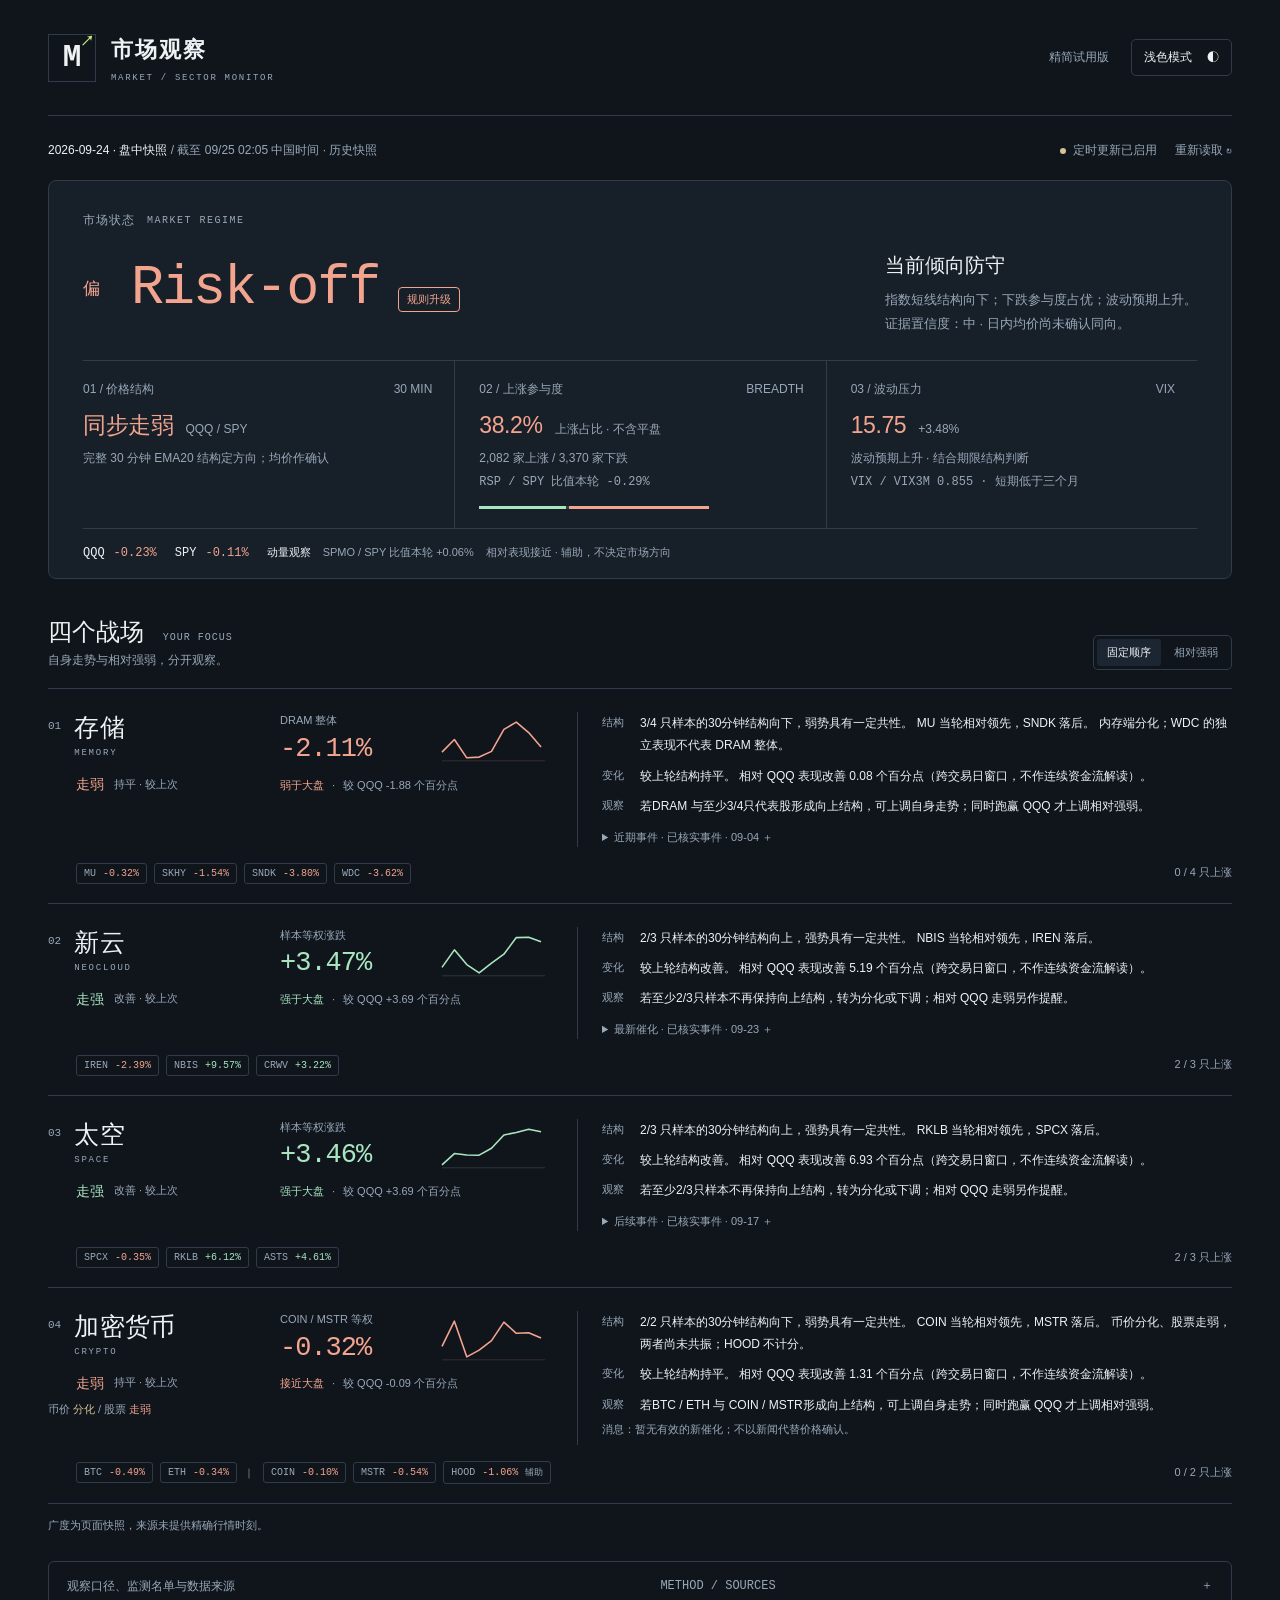
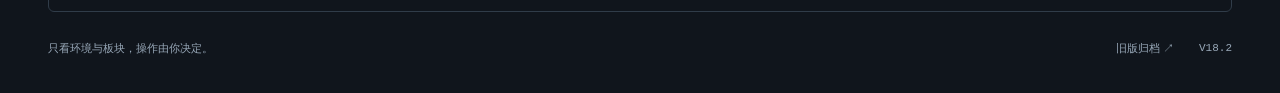
==== commit 46268bcd: "Improve risk regime confirmation and four sector interpretations (v18.2)" ====
--- a/index.html
+++ b/index.html
@@ -1,3 +1,3 @@
 <!doctype html>
-<html lang="zh-CN" data-theme="dark"><head><meta charset="utf-8"><meta name="viewport" content="width=device-width,initial-scale=1"><meta name="theme-color" content="#10151c"><meta name="description" content="市场风险状态与存储、新云、太空、加密货币四个板块的简洁观察台。"><title>市场观察 · 四个战场</title><script>try{document.documentElement.dataset.theme=localStorage.getItem('market-v18-theme')||'dark'}catch{}</script><link rel="stylesheet" href="dashboard.css?v=18.1"></head>
-<body><div class="shell"><header class="mast"><a class="brand" href="./" aria-label="市场观察首页"><span class="brand-mark">M<span>↗</span></span><span><b>市场观察</b><small>MARKET / SECTOR MONITOR</small></span></a><div class="mast-right"><span class="edition">精简试用版</span><button class="theme-toggle" id="theme-toggle" aria-label="切换明暗主题">浅色模式 <span>◐</span></button></div></header><main id="dashboard" aria-busy="true"><div class="loading" role="status"><span class="loading-dot"></span>正在读取最近一次市场快照…</div></main><footer><span>只看环境与板块，操作由你决定。</span><div><a href="legacy/">旧版归档 ↗</a><span class="mono">V18.1</span></div></footer></div><script type="module" src="dashboard-app.mjs?v=18.1"></script></body></html>
+<html lang="zh-CN" data-theme="dark"><head><meta charset="utf-8"><meta name="viewport" content="width=device-width,initial-scale=1"><meta name="theme-color" content="#10151c"><meta name="description" content="市场风险状态与存储、新云、太空、加密货币四个板块的简洁观察台。"><title>市场观察 · 四个战场</title><script>try{document.documentElement.dataset.theme=localStorage.getItem('market-v18-theme')||'dark'}catch{}</script><link rel="stylesheet" href="dashboard.css?v=18.2"></head>
+<body><div class="shell"><header class="mast"><a class="brand" href="./" aria-label="市场观察首页"><span class="brand-mark">M<span>↗</span></span><span><b>市场观察</b><small>MARKET / SECTOR MONITOR</small></span></a><div class="mast-right"><span class="edition">精简试用版</span><button class="theme-toggle" id="theme-toggle" aria-label="切换明暗主题">浅色模式 <span>◐</span></button></div></header><main id="dashboard" aria-busy="true"><div class="loading" role="status"><span class="loading-dot"></span>正在读取最近一次市场快照…</div></main><footer><span>只看环境与板块，操作由你决定。</span><div><a href="legacy/">旧版归档 ↗</a><span class="mono">V18.2</span></div></footer></div><script type="module" src="dashboard-app.mjs?v=18.2"></script></body></html>
--- a/dashboard.css
+++ b/dashboard.css
@@ -6,3 +6,7 @@
 @media(max-width:1050px){.shell{padding:0 28px}.sector-main{grid-template-columns:160px 220px minmax(0,1fr);gap:20px}.sector-note{padding-left:20px}.hero{padding:26px 27px 0}.regime h1{font-size:55px}.hero-summary{max-width:390px}.spark{width:80px}.hero-top{gap:25px}.benchmark-note{display:none}}
 @media(max-width:760px){.shell{padding:0 20px}.mast{height:90px}.brand b{font-size:19px}.brand small{font-size:8px;letter-spacing:1px}.brand-mark{width:39px;height:39px;font-size:25px}.brand{gap:11px}.edition{display:none}.theme-toggle{font-size:11px;padding:7px 9px}.theme-toggle span{margin-left:8px}.snapshot-line{margin:19px 0 15px;line-height:1.9;font-size:11px;gap:5px}.snapshot-controls{gap:12px}.hero{padding:22px 21px 0}.hero-top{display:block;padding:13px 0 23px}.regime h1{font-size:56px;letter-spacing:-3px}.regime{gap:15px}.hero-summary{padding-top:17px;max-width:100%}.hero-summary h2{font-size:17px}.hero-summary p{font-size:12px}.evidence-grid{grid-template-columns:1fr}.evidence{padding:13px 0;display:grid;grid-template-columns:96px minmax(0,1fr);gap:0 10px}.evidence+.evidence{padding-left:0;border-left:0;border-top:1px solid var(--border)}.evidence-label{margin:0;display:block;padding-top:4px;font-size:11px}.evidence-label>span:last-child{display:none}.evidence-value{font-size:18px;gap:8px}.evidence-value small{font-size:10px}.evidence p{grid-column:2;font-size:11px;margin-top:2px}.breadth-track{grid-column:2;margin-top:7px;max-width:100%}.benchmark-strip{gap:18px;padding:14px 0}.benchmark{gap:6px;font-size:10px}.benchmark b{font-size:11px}.sectors-section{margin-top:28px}.section-head{align-items:center;margin-bottom:15px}.section-head h2{font-size:22px}.section-head h2 small{display:none}.section-head p{font-size:10px;max-width:165px;margin-top:3px}.sort-controls button{font-size:10px;padding:5px 7px}.sector-row{padding:21px 0}.sector-main{grid-template-columns:minmax(0,1fr) minmax(0,1fr);gap:17px 15px}.sector-title h3{font-size:23px}.sector-state{margin-top:12px}.sector-note{grid-column:1/-1;padding:13px 0 0;border-left:0;border-top:1px dashed var(--border);min-height:0}.sector-note p{font-size:13px;line-height:1.75;margin-top:5px}.sector-note p.secondary{font-size:11px}.performance-number{font-size:24px}.performance-label{font-size:10px}.spark{width:60px;height:40px}.performance{gap:4px}.performance-meta{font-size:10px;gap:4px}.sector-bottom{margin-left:0;margin-top:13px;gap:8px}.ticker-chip{font-size:10px;padding:4px 6px}.ticker-list{gap:5px}.participation{font-size:10px}.coin-line{font-size:10px}.methodology{margin-top:20px}.methodology>summary{font-size:11px;padding:14px}.methodology-body{padding:0 14px 16px}footer{font-size:10px;padding-top:23px;display:block}footer>div{margin-top:10px}.badge{font-size:10px}.quality-note{font-size:10px}}
 @media(prefers-reduced-motion:reduce){*{animation:none!important;scroll-behavior:auto!important}}
+
+/* v18.2: compact interpretation, with news on demand. */
+.regime h1{font-size:clamp(35px,4.3vw,64px);letter-spacing:-2px}.regime h1 small{font:400 17px var(--font);letter-spacing:0;vertical-align:middle}.hero-summary{max-width:570px}.hero-summary p{line-height:1.8}.sector-analysis{margin:0;display:grid;gap:8px}.sector-analysis>div{display:grid;grid-template-columns:28px minmax(0,1fr);gap:10px}.sector-analysis dt{font-size:11px;color:var(--muted);padding-top:2px}.sector-analysis dd{margin:0;font-size:12px;line-height:1.85}.sector-news{margin-top:12px}.sector-news summary{font-size:11px;color:var(--muted);cursor:pointer}.extra-evidence{font-family:var(--mono);line-height:1.6}.momentum-observation{font-size:11px;display:flex;gap:12px;align-items:center;flex-wrap:wrap}.momentum-observation b{font-weight:500;color:var(--text)}.momentum-observation>span{color:var(--muted)}.benchmark-strip{gap:18px}.sector-note{min-width:0}
+@media(max-width:760px){.regime h1{font-size:40px;letter-spacing:-1.5px}.hero-summary h2{font-size:17px}.sector-analysis dd{font-size:12px}.evidence .extra-evidence{grid-column:2;font-size:10px}.momentum-observation{gap:5px 10px;line-height:1.8}.momentum-observation>span{width:100%}.sector-news summary{font-size:10px}}
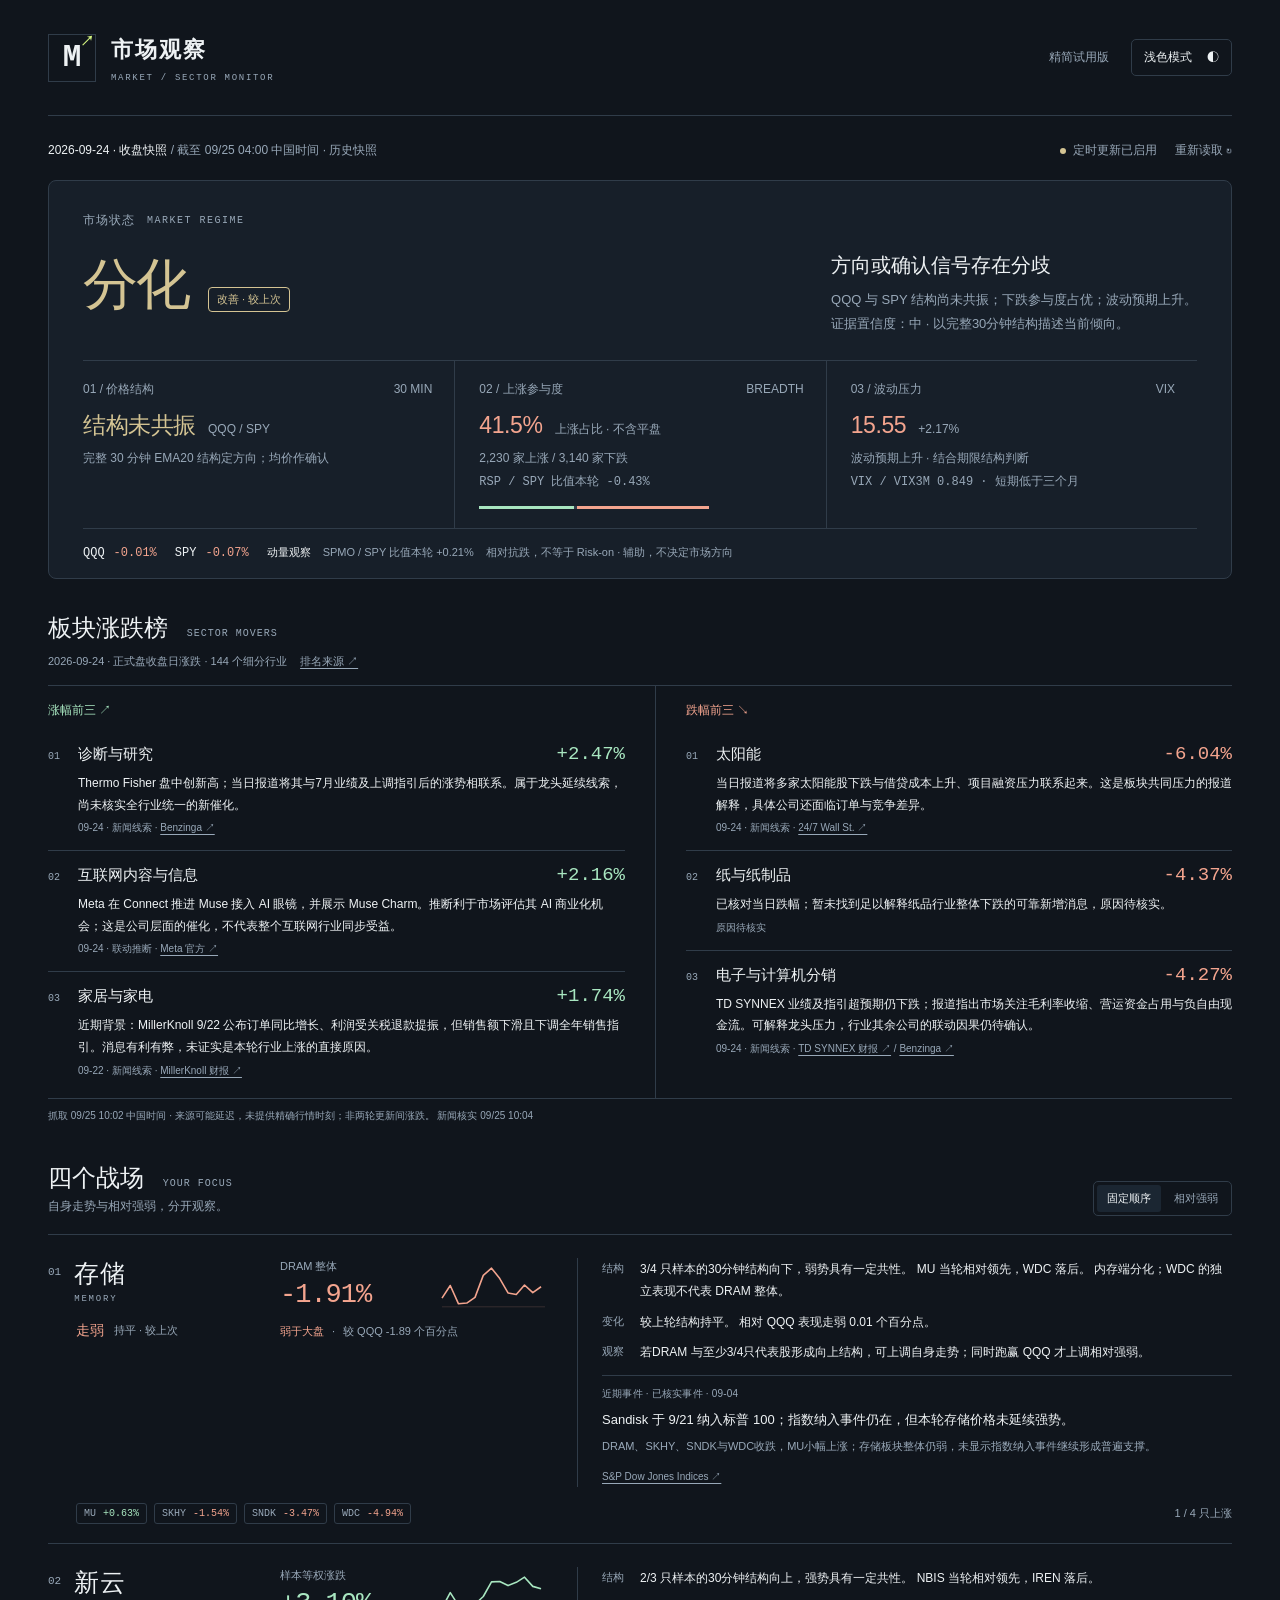
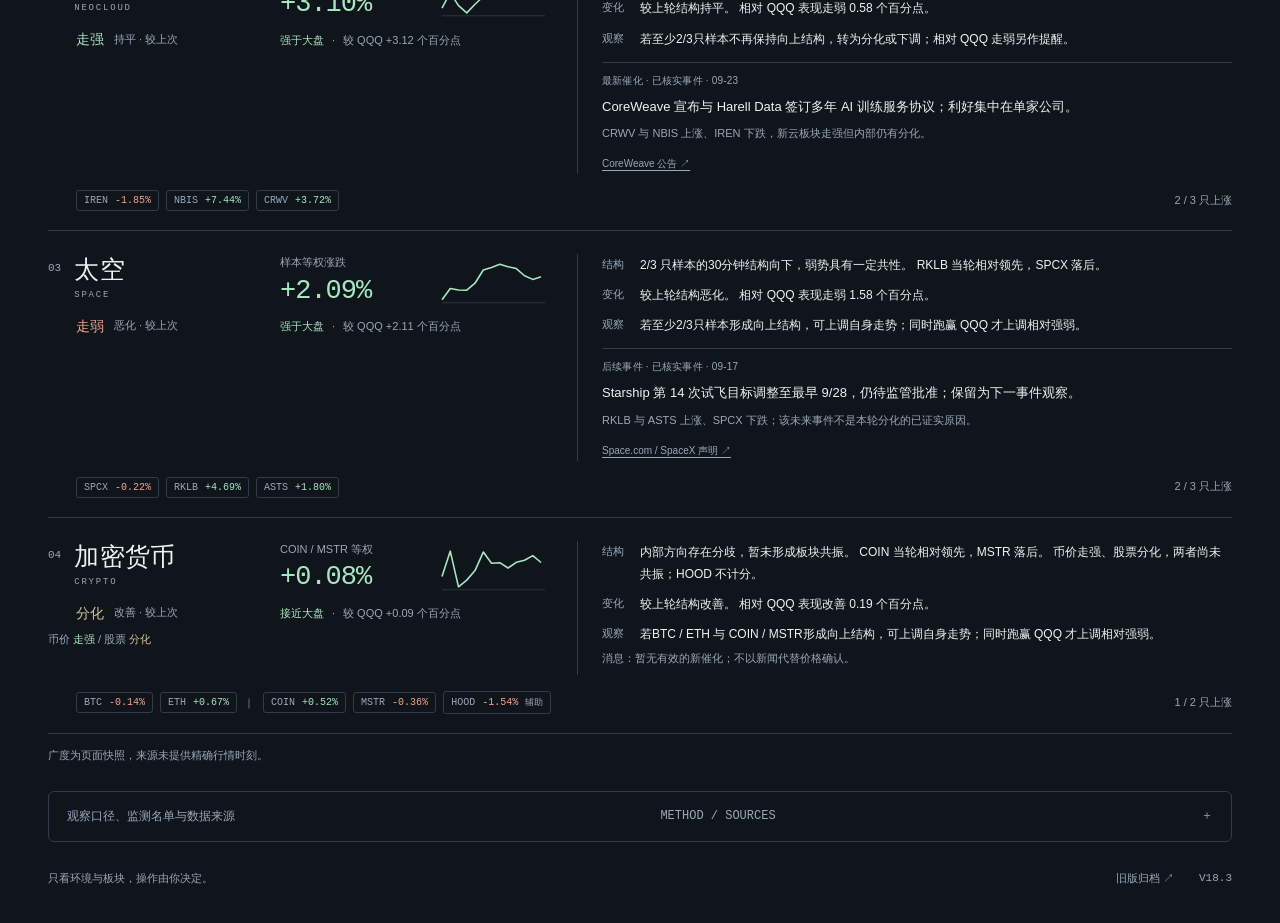
==== commit ef3ce71f: "Add top three industry movers with concise news and show sector news inline" ====
--- a/index.html
+++ b/index.html
@@ -1,3 +1,3 @@
 <!doctype html>
-<html lang="zh-CN" data-theme="dark"><head><meta charset="utf-8"><meta name="viewport" content="width=device-width,initial-scale=1"><meta name="theme-color" content="#10151c"><meta name="description" content="市场风险状态与存储、新云、太空、加密货币四个板块的简洁观察台。"><title>市场观察 · 四个战场</title><script>try{document.documentElement.dataset.theme=localStorage.getItem('market-v18-theme')||'dark'}catch{}</script><link rel="stylesheet" href="dashboard.css?v=18.2"></head>
-<body><div class="shell"><header class="mast"><a class="brand" href="./" aria-label="市场观察首页"><span class="brand-mark">M<span>↗</span></span><span><b>市场观察</b><small>MARKET / SECTOR MONITOR</small></span></a><div class="mast-right"><span class="edition">精简试用版</span><button class="theme-toggle" id="theme-toggle" aria-label="切换明暗主题">浅色模式 <span>◐</span></button></div></header><main id="dashboard" aria-busy="true"><div class="loading" role="status"><span class="loading-dot"></span>正在读取最近一次市场快照…</div></main><footer><span>只看环境与板块，操作由你决定。</span><div><a href="legacy/">旧版归档 ↗</a><span class="mono">V18.2</span></div></footer></div><script type="module" src="dashboard-app.mjs?v=18.2"></script></body></html>
+<html lang="zh-CN" data-theme="dark"><head><meta charset="utf-8"><meta name="viewport" content="width=device-width,initial-scale=1"><meta name="theme-color" content="#10151c"><meta name="description" content="市场风险状态与存储、新云、太空、加密货币四个板块的简洁观察台。"><title>市场观察 · 四个战场</title><script>try{document.documentElement.dataset.theme=localStorage.getItem('market-v18-theme')||'dark'}catch{}</script><link rel="stylesheet" href="dashboard.css?v=18.3"></head>
+<body><div class="shell"><header class="mast"><a class="brand" href="./" aria-label="市场观察首页"><span class="brand-mark">M<span>↗</span></span><span><b>市场观察</b><small>MARKET / SECTOR MONITOR</small></span></a><div class="mast-right"><span class="edition">精简试用版</span><button class="theme-toggle" id="theme-toggle" aria-label="切换明暗主题">浅色模式 <span>◐</span></button></div></header><main id="dashboard" aria-busy="true"><div class="loading" role="status"><span class="loading-dot"></span>正在读取最近一次市场快照…</div></main><footer><span>只看环境与板块，操作由你决定。</span><div><a href="legacy/">旧版归档 ↗</a><span class="mono">V18.3</span></div></footer></div><script type="module" src="dashboard-app.mjs?v=18.3"></script></body></html>
--- a/dashboard.css
+++ b/dashboard.css
@@ -10,3 +10,7 @@
 /* v18.2: compact interpretation, with news on demand. */
 .regime h1{font-size:clamp(35px,4.3vw,64px);letter-spacing:-2px}.regime h1 small{font:400 17px var(--font);letter-spacing:0;vertical-align:middle}.hero-summary{max-width:570px}.hero-summary p{line-height:1.8}.sector-analysis{margin:0;display:grid;gap:8px}.sector-analysis>div{display:grid;grid-template-columns:28px minmax(0,1fr);gap:10px}.sector-analysis dt{font-size:11px;color:var(--muted);padding-top:2px}.sector-analysis dd{margin:0;font-size:12px;line-height:1.85}.sector-news{margin-top:12px}.sector-news summary{font-size:11px;color:var(--muted);cursor:pointer}.extra-evidence{font-family:var(--mono);line-height:1.6}.momentum-observation{font-size:11px;display:flex;gap:12px;align-items:center;flex-wrap:wrap}.momentum-observation b{font-weight:500;color:var(--text)}.momentum-observation>span{color:var(--muted)}.benchmark-strip{gap:18px}.sector-note{min-width:0}
 @media(max-width:760px){.regime h1{font-size:40px;letter-spacing:-1.5px}.hero-summary h2{font-size:17px}.sector-analysis dd{font-size:12px}.evidence .extra-evidence{grid-column:2;font-size:10px}.momentum-observation{gap:5px 10px;line-height:1.8}.momentum-observation>span{width:100%}.sector-news summary{font-size:10px}}
+
+/* v18.3: six ranked industries, concise visible news. */
+.industry-section{margin-top:30px}.industry-section>.section-head{margin-bottom:4px}.industry-caption{font-size:11px;color:var(--muted);margin:5px 0 13px;line-height:1.8}.industry-caption a{margin-left:10px;text-decoration:underline;text-underline-offset:3px}.industry-grid{display:grid;grid-template-columns:repeat(2,minmax(0,1fr));gap:30px;border-top:1px solid var(--border);border-bottom:1px solid var(--border)}.industry-group{padding:15px 0 5px;min-width:0}.industry-group+ .industry-group{border-left:1px solid var(--border);padding-left:30px}.industry-group h3{font-size:12px;font-weight:500;margin:0 0 10px}.industry-group ol{list-style:none;margin:0;padding:0}.industry-group li{padding:12px 0 14px}.industry-group li+li{border-top:1px solid var(--border)}.industry-title{display:grid;grid-template-columns:22px minmax(0,1fr) auto;gap:8px;align-items:baseline}.industry-rank{font:10px var(--mono);color:var(--muted)}.industry-title b{font-size:15px;font-weight:500;overflow-wrap:anywhere}.industry-title strong{font:500 19px var(--mono);white-space:nowrap}.industry-news{font-size:12px;line-height:1.8;margin:7px 0 4px 30px}.industry-source{font-size:10px;color:var(--muted);margin-left:30px;overflow-wrap:anywhere}.industry-source a{text-decoration:underline;text-underline-offset:3px}.industry-footnote{margin:8px 0 0;font-size:10px}.sector-news{border-top:1px solid var(--border);padding-top:10px;margin-top:12px}.news-heading{font-size:10px;color:var(--muted);letter-spacing:.2px}
+@media(max-width:760px){.industry-section{margin-top:26px}.industry-grid{grid-template-columns:1fr;gap:0}.industry-group+.industry-group{border-left:0;border-top:1px solid var(--border);padding-left:0}.industry-group{padding-top:13px}.industry-title b{font-size:14px}.industry-title strong{font-size:18px}.industry-news{font-size:12px;margin-left:0}.industry-source{margin-left:0}.industry-caption{font-size:10px}.industry-caption a{margin-left:5px}.industry-group li{padding:10px 0 12px}.industry-footnote{font-size:10px}}
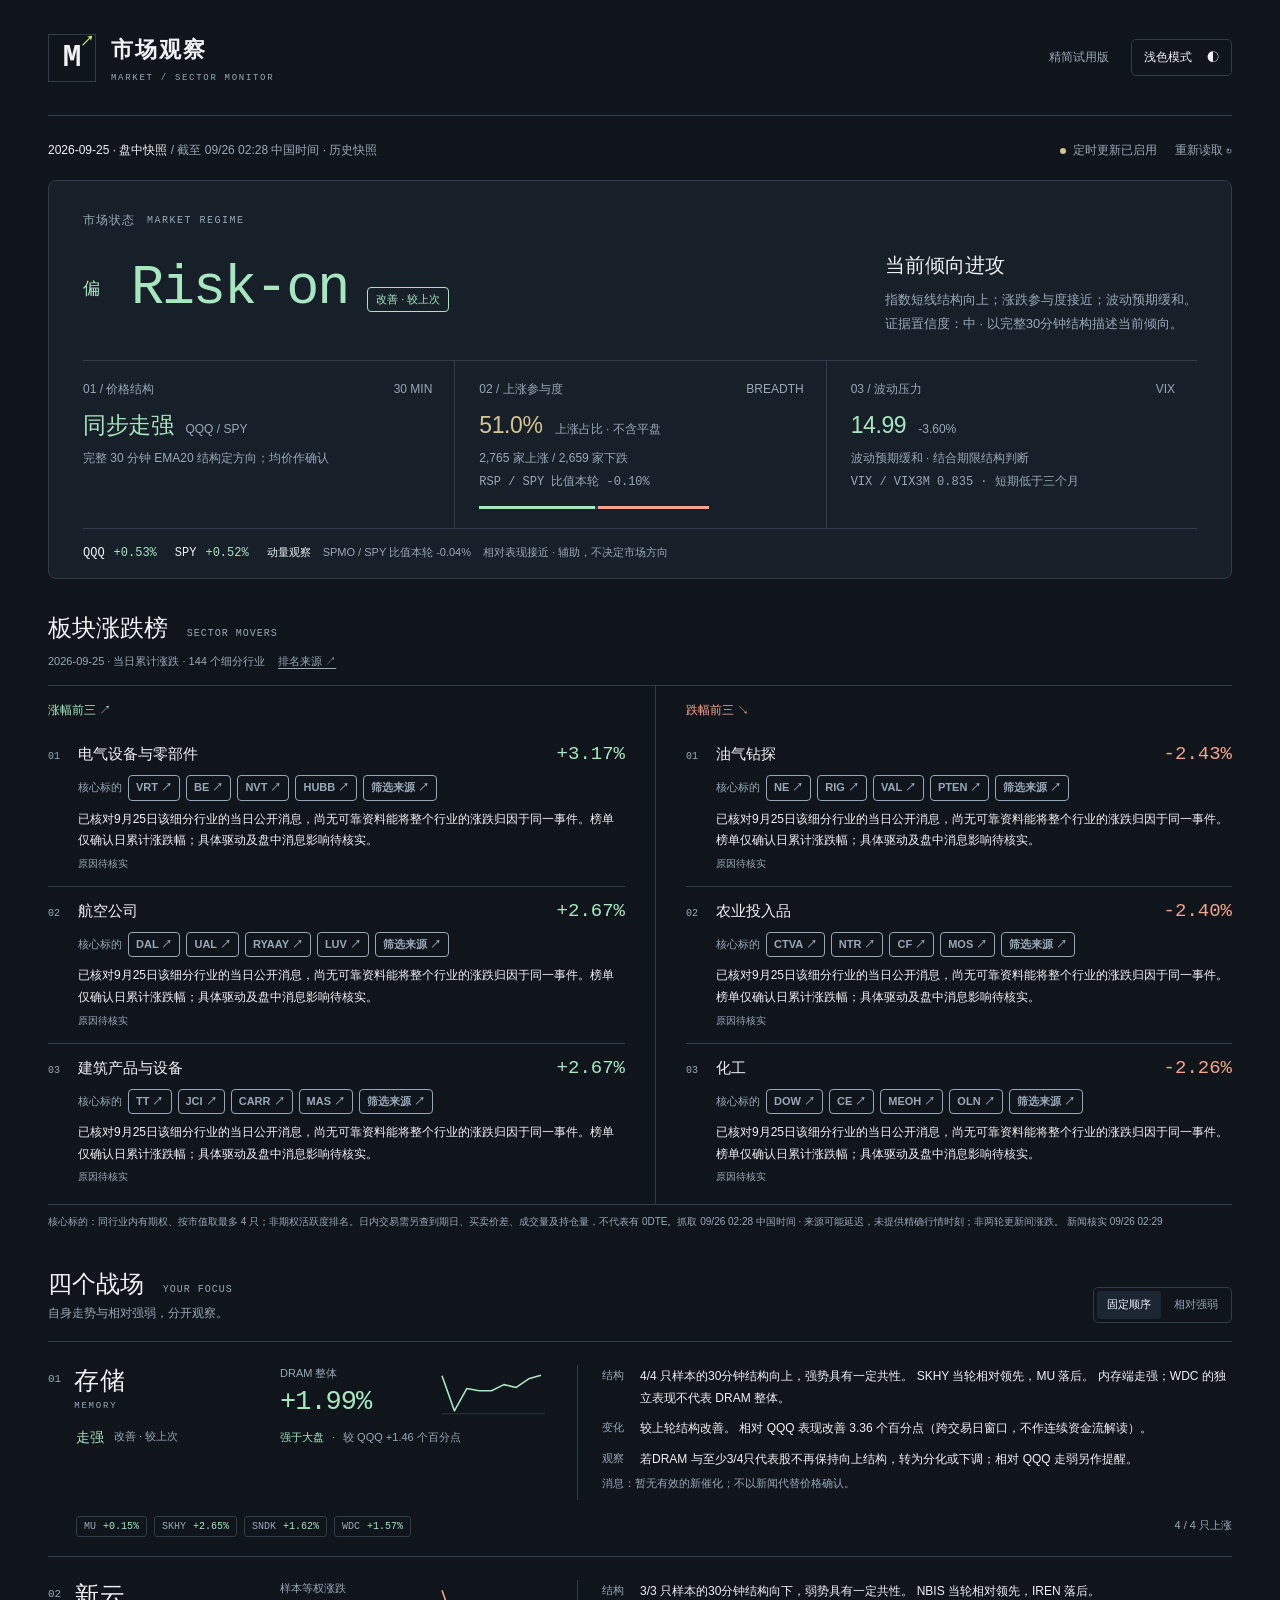
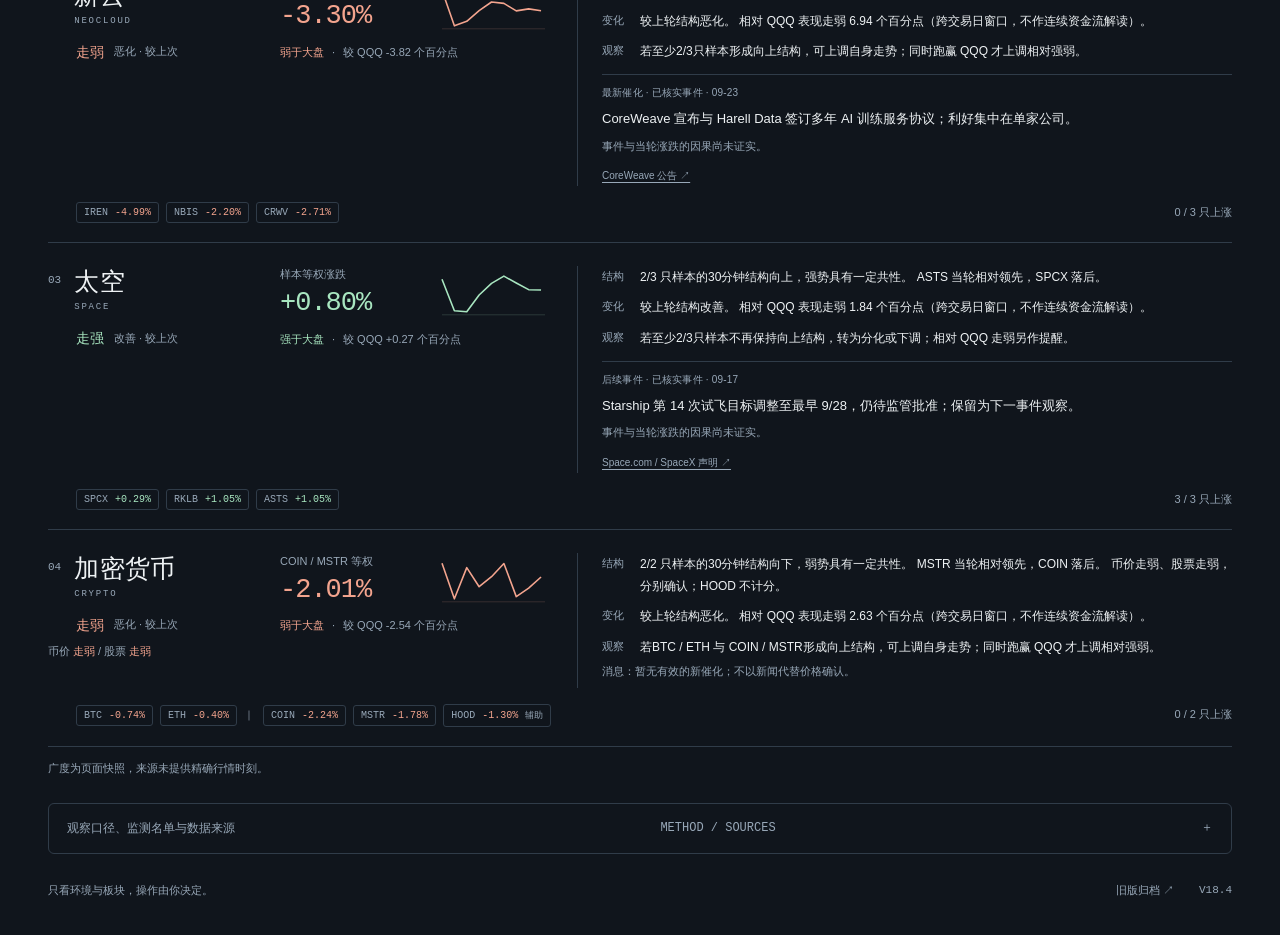
==== commit af6f2ee1: "feat: show optionable core stocks for each industry mover" ====
--- a/index.html
+++ b/index.html
@@ -1,3 +1,3 @@
 <!doctype html>
-<html lang="zh-CN" data-theme="dark"><head><meta charset="utf-8"><meta name="viewport" content="width=device-width,initial-scale=1"><meta name="theme-color" content="#10151c"><meta name="description" content="市场风险状态与存储、新云、太空、加密货币四个板块的简洁观察台。"><title>市场观察 · 四个战场</title><script>try{document.documentElement.dataset.theme=localStorage.getItem('market-v18-theme')||'dark'}catch{}</script><link rel="stylesheet" href="dashboard.css?v=18.3"></head>
-<body><div class="shell"><header class="mast"><a class="brand" href="./" aria-label="市场观察首页"><span class="brand-mark">M<span>↗</span></span><span><b>市场观察</b><small>MARKET / SECTOR MONITOR</small></span></a><div class="mast-right"><span class="edition">精简试用版</span><button class="theme-toggle" id="theme-toggle" aria-label="切换明暗主题">浅色模式 <span>◐</span></button></div></header><main id="dashboard" aria-busy="true"><div class="loading" role="status"><span class="loading-dot"></span>正在读取最近一次市场快照…</div></main><footer><span>只看环境与板块，操作由你决定。</span><div><a href="legacy/">旧版归档 ↗</a><span class="mono">V18.3</span></div></footer></div><script type="module" src="dashboard-app.mjs?v=18.3"></script></body></html>
+<html lang="zh-CN" data-theme="dark"><head><meta charset="utf-8"><meta name="viewport" content="width=device-width,initial-scale=1"><meta name="theme-color" content="#10151c"><meta name="description" content="市场风险状态与存储、新云、太空、加密货币四个板块的简洁观察台。"><title>市场观察 · 四个战场</title><script>try{document.documentElement.dataset.theme=localStorage.getItem('market-v18-theme')||'dark'}catch{}</script><link rel="stylesheet" href="dashboard.css?v=18.4"></head>
+<body><div class="shell"><header class="mast"><a class="brand" href="./" aria-label="市场观察首页"><span class="brand-mark">M<span>↗</span></span><span><b>市场观察</b><small>MARKET / SECTOR MONITOR</small></span></a><div class="mast-right"><span class="edition">精简试用版</span><button class="theme-toggle" id="theme-toggle" aria-label="切换明暗主题">浅色模式 <span>◐</span></button></div></header><main id="dashboard" aria-busy="true"><div class="loading" role="status"><span class="loading-dot"></span>正在读取最近一次市场快照…</div></main><footer><span>只看环境与板块，操作由你决定。</span><div><a href="legacy/">旧版归档 ↗</a><span class="mono">V18.4</span></div></footer></div><script type="module" src="dashboard-app.mjs?v=18.4"></script></body></html>
--- a/dashboard.css
+++ b/dashboard.css
@@ -14,3 +14,6 @@
 /* v18.3: six ranked industries, concise visible news. */
 .industry-section{margin-top:30px}.industry-section>.section-head{margin-bottom:4px}.industry-caption{font-size:11px;color:var(--muted);margin:5px 0 13px;line-height:1.8}.industry-caption a{margin-left:10px;text-decoration:underline;text-underline-offset:3px}.industry-grid{display:grid;grid-template-columns:repeat(2,minmax(0,1fr));gap:30px;border-top:1px solid var(--border);border-bottom:1px solid var(--border)}.industry-group{padding:15px 0 5px;min-width:0}.industry-group+ .industry-group{border-left:1px solid var(--border);padding-left:30px}.industry-group h3{font-size:12px;font-weight:500;margin:0 0 10px}.industry-group ol{list-style:none;margin:0;padding:0}.industry-group li{padding:12px 0 14px}.industry-group li+li{border-top:1px solid var(--border)}.industry-title{display:grid;grid-template-columns:22px minmax(0,1fr) auto;gap:8px;align-items:baseline}.industry-rank{font:10px var(--mono);color:var(--muted)}.industry-title b{font-size:15px;font-weight:500;overflow-wrap:anywhere}.industry-title strong{font:500 19px var(--mono);white-space:nowrap}.industry-news{font-size:12px;line-height:1.8;margin:7px 0 4px 30px}.industry-source{font-size:10px;color:var(--muted);margin-left:30px;overflow-wrap:anywhere}.industry-source a{text-decoration:underline;text-underline-offset:3px}.industry-footnote{margin:8px 0 0;font-size:10px}.sector-news{border-top:1px solid var(--border);padding-top:10px;margin-top:12px}.news-heading{font-size:10px;color:var(--muted);letter-spacing:.2px}
 @media(max-width:760px){.industry-section{margin-top:26px}.industry-grid{grid-template-columns:1fr;gap:0}.industry-group+.industry-group{border-left:0;border-top:1px solid var(--border);padding-left:0}.industry-group{padding-top:13px}.industry-title b{font-size:14px}.industry-title strong{font-size:18px}.industry-news{font-size:12px;margin-left:0}.industry-source{margin-left:0}.industry-caption{font-size:10px}.industry-caption a{margin-left:5px}.industry-group li{padding:10px 0 12px}.industry-footnote{font-size:10px}}
+.industry-tickers{display:flex;align-items:center;flex-wrap:wrap;gap:6px;margin:9px 0 8px 30px;font-size:11px;color:var(--muted)}
+.industry-tickers a{border:1px solid currentColor;border-radius:4px;padding:3px 7px;text-decoration:none;font-weight:600}
+@media(max-width:760px){.industry-tickers{margin-left:0}}
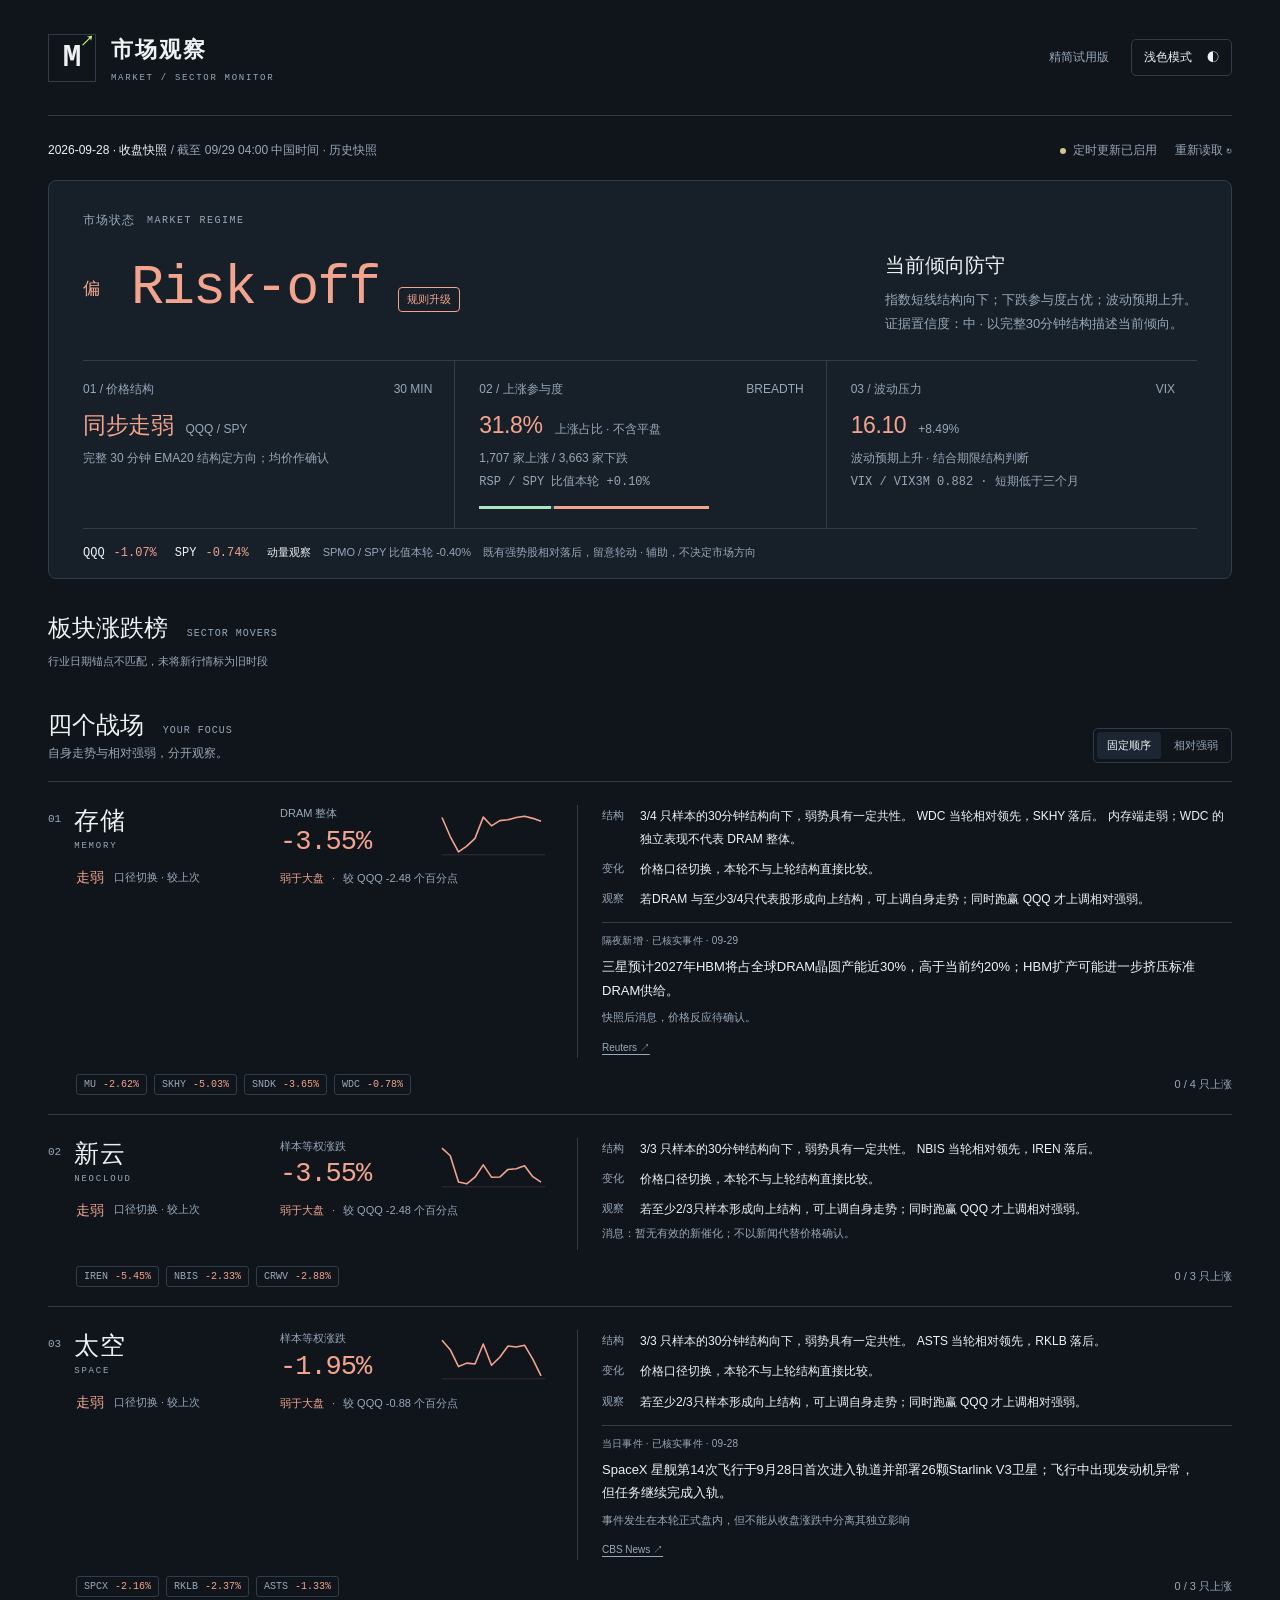
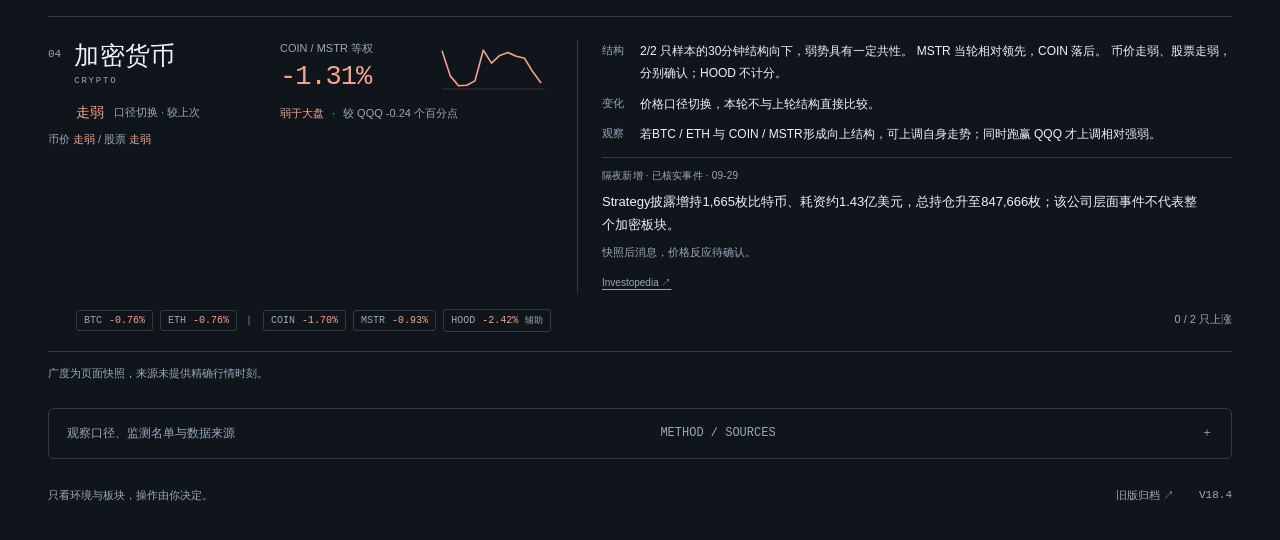
==== commit d3864516: "Use fresh premarket prices instead of prior close snapshots" ====
--- a/index.html
+++ b/index.html
@@ -1,3 +1,3 @@
 <!doctype html>
 <html lang="zh-CN" data-theme="dark"><head><meta charset="utf-8"><meta name="viewport" content="width=device-width,initial-scale=1"><meta name="theme-color" content="#10151c"><meta name="description" content="市场风险状态与存储、新云、太空、加密货币四个板块的简洁观察台。"><title>市场观察 · 四个战场</title><script>try{document.documentElement.dataset.theme=localStorage.getItem('market-v18-theme')||'dark'}catch{}</script><link rel="stylesheet" href="dashboard.css?v=18.4"></head>
-<body><div class="shell"><header class="mast"><a class="brand" href="./" aria-label="市场观察首页"><span class="brand-mark">M<span>↗</span></span><span><b>市场观察</b><small>MARKET / SECTOR MONITOR</small></span></a><div class="mast-right"><span class="edition">精简试用版</span><button class="theme-toggle" id="theme-toggle" aria-label="切换明暗主题">浅色模式 <span>◐</span></button></div></header><main id="dashboard" aria-busy="true"><div class="loading" role="status"><span class="loading-dot"></span>正在读取最近一次市场快照…</div></main><footer><span>只看环境与板块，操作由你决定。</span><div><a href="legacy/">旧版归档 ↗</a><span class="mono">V18.4</span></div></footer></div><script type="module" src="dashboard-app.mjs?v=18.4"></script></body></html>
+<body><div class="shell"><header class="mast"><a class="brand" href="./" aria-label="市场观察首页"><span class="brand-mark">M<span>↗</span></span><span><b>市场观察</b><small>MARKET / SECTOR MONITOR</small></span></a><div class="mast-right"><span class="edition">精简试用版</span><button class="theme-toggle" id="theme-toggle" aria-label="切换明暗主题">浅色模式 <span>◐</span></button></div></header><main id="dashboard" aria-busy="true"><div class="loading" role="status"><span class="loading-dot"></span>正在读取最近一次市场快照…</div></main><footer><span>只看环境与板块，操作由你决定。</span><div><a href="legacy/">旧版归档 ↗</a><span class="mono">V18.4</span></div></footer></div><script type="module" src="dashboard-app.mjs?v=18.6"></script></body></html>
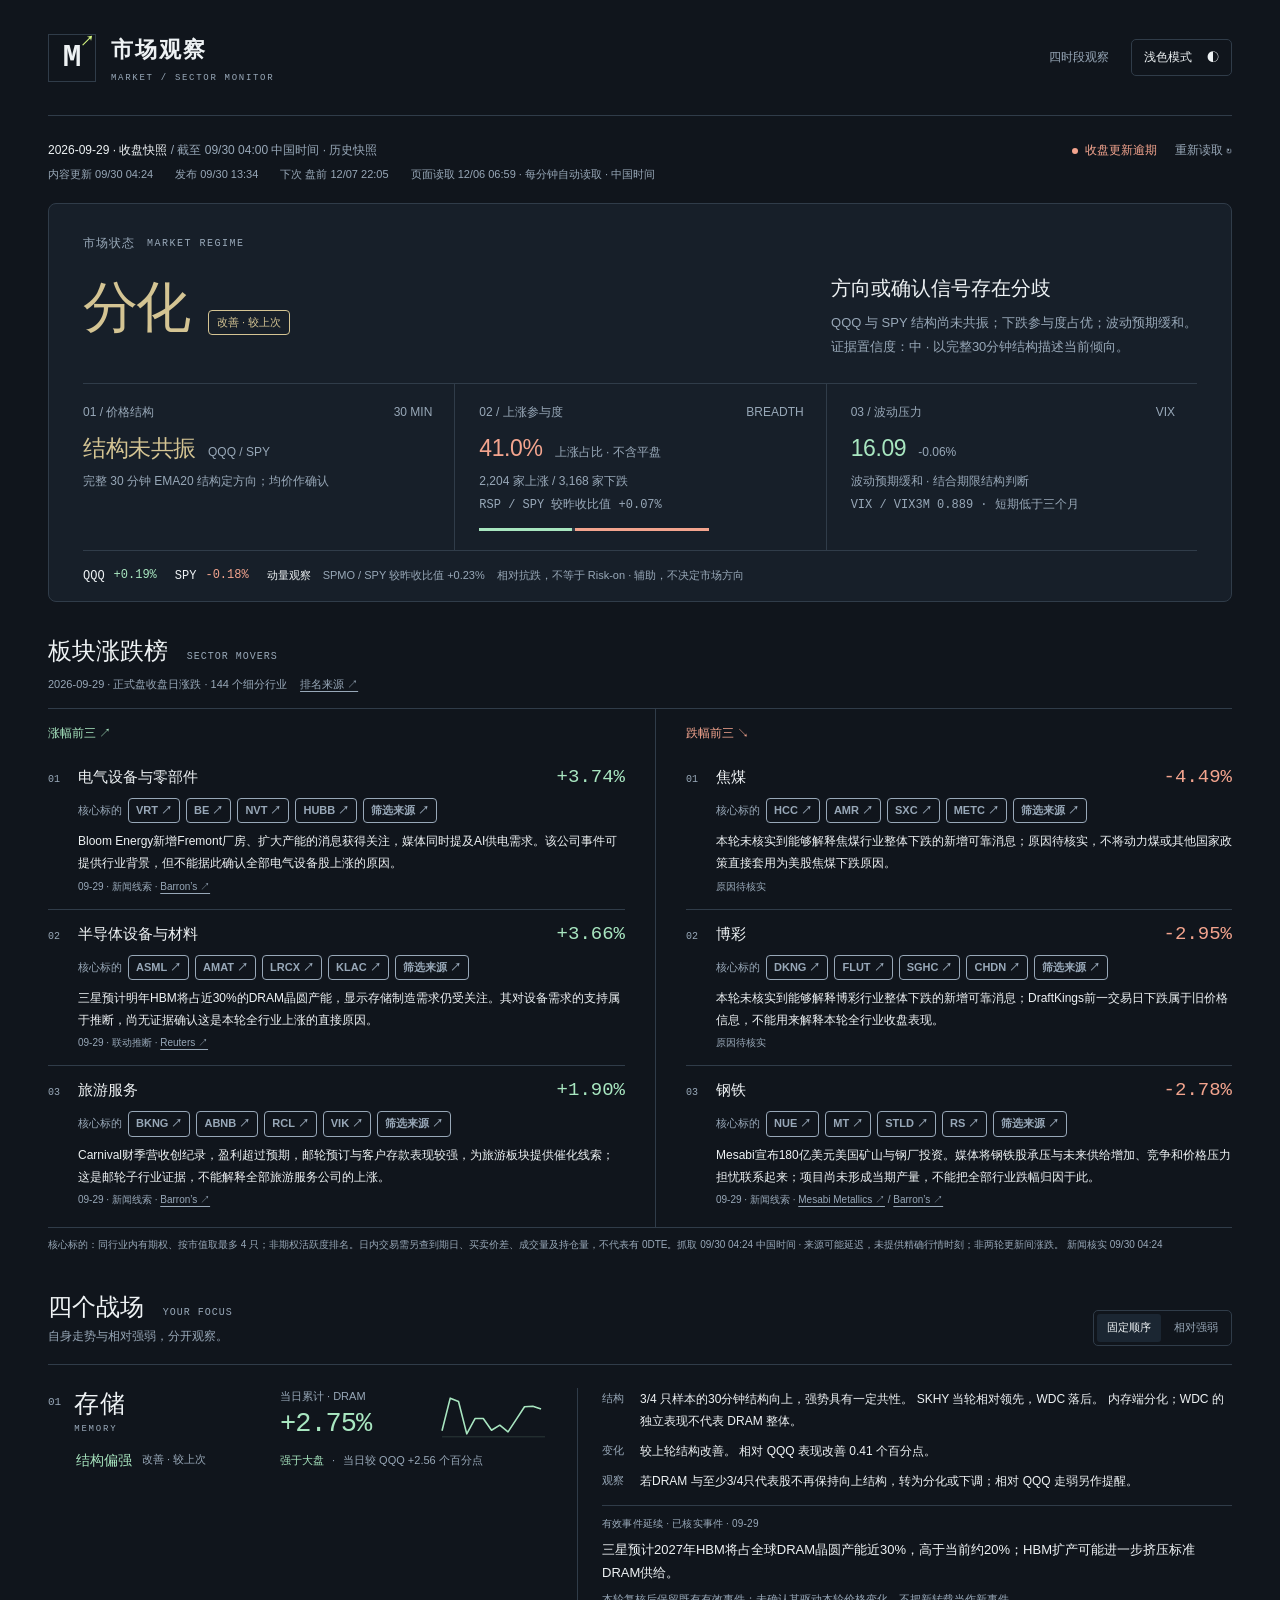
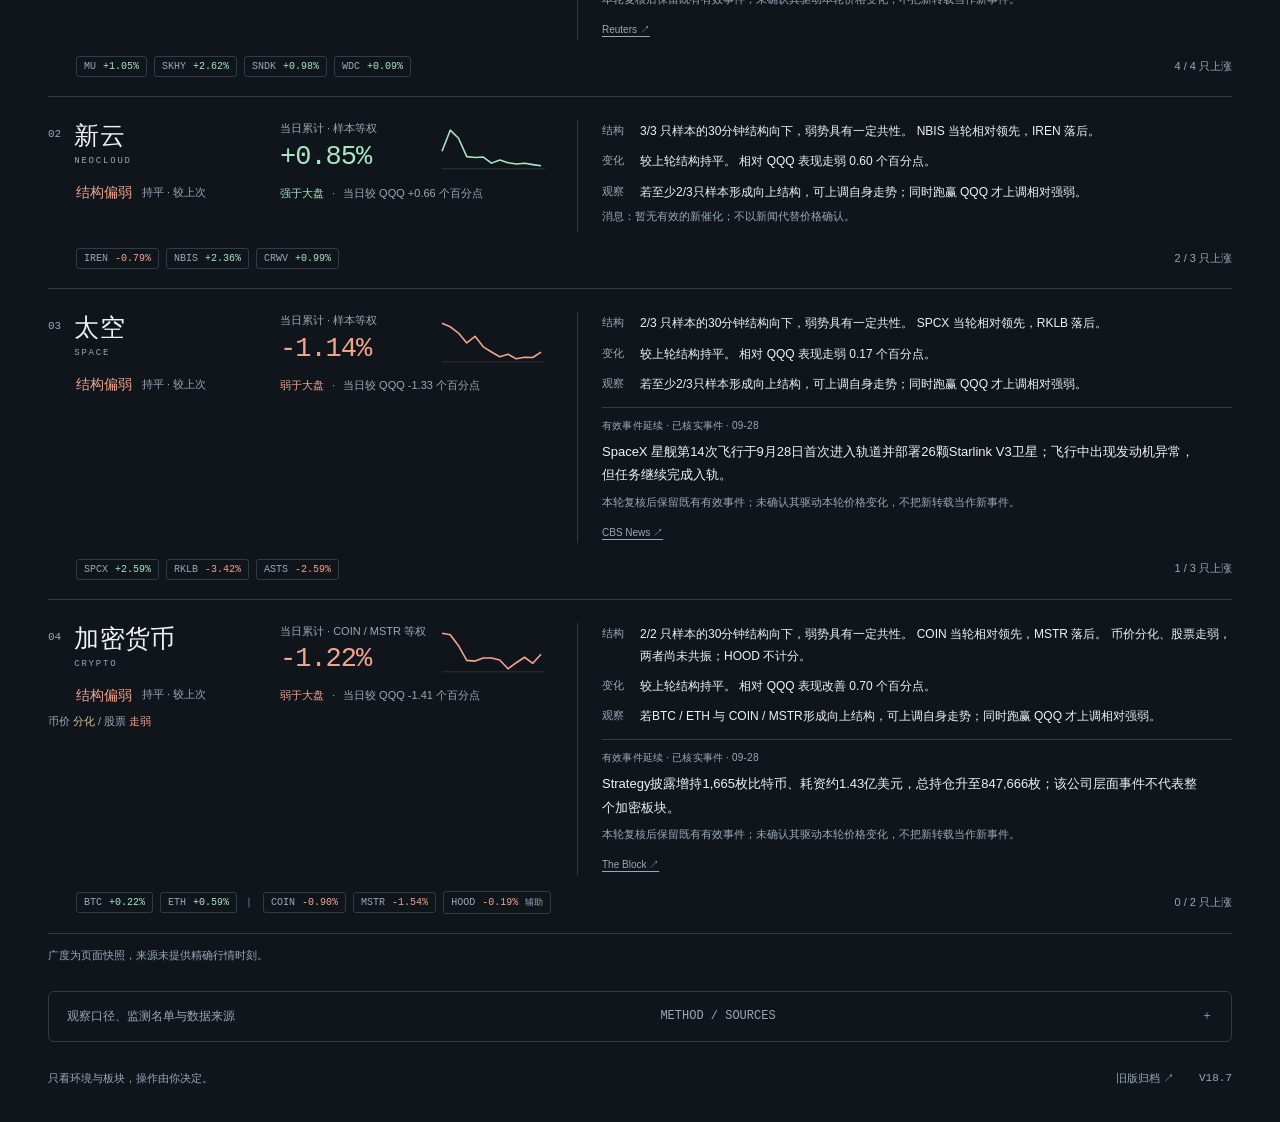
==== commit f11e7222: "Fix snapshot comparisons and unify bounded dashboard updates" ====
--- a/index.html
+++ b/index.html
@@ -1,3 +1,4 @@
 <!doctype html>
-<html lang="zh-CN" data-theme="dark"><head><meta charset="utf-8"><meta name="viewport" content="width=device-width,initial-scale=1"><meta name="theme-color" content="#10151c"><meta name="description" content="市场风险状态与存储、新云、太空、加密货币四个板块的简洁观察台。"><title>市场观察 · 四个战场</title><script>try{document.documentElement.dataset.theme=localStorage.getItem('market-v18-theme')||'dark'}catch{}</script><link rel="stylesheet" href="dashboard.css?v=18.4"></head>
-<body><div class="shell"><header class="mast"><a class="brand" href="./" aria-label="市场观察首页"><span class="brand-mark">M<span>↗</span></span><span><b>市场观察</b><small>MARKET / SECTOR MONITOR</small></span></a><div class="mast-right"><span class="edition">精简试用版</span><button class="theme-toggle" id="theme-toggle" aria-label="切换明暗主题">浅色模式 <span>◐</span></button></div></header><main id="dashboard" aria-busy="true"><div class="loading" role="status"><span class="loading-dot"></span>正在读取最近一次市场快照…</div></main><footer><span>只看环境与板块，操作由你决定。</span><div><a href="legacy/">旧版归档 ↗</a><span class="mono">V18.4</span></div></footer></div><script type="module" src="dashboard-app.mjs?v=18.6"></script></body></html>
+<html lang="zh-CN" data-theme="dark"><head><meta charset="utf-8"><meta name="viewport" content="width=device-width,initial-scale=1"><meta name="theme-color" content="#10151c"><meta name="description" content="市场风险状态与存储、新云、太空、加密货币四个板块的简洁观察台。"><title>市场观察 · 四个战场</title><script>try{document.documentElement.dataset.theme=localStorage.getItem('market-v18-theme')||'dark'}catch{}</script><link rel="stylesheet" href="dashboard.css?v=18.7"></head>
+<body><div class="shell"><header class="mast"><a class="brand" href="./" aria-label="市场观察首页"><span class="brand-mark">M<span>↗</span></span><span><b>市场观察</b><small>MARKET / SECTOR MONITOR</small></span></a><div class="mast-right"><span class="edition">四时段观察</span><button class="theme-toggle" id="theme-toggle" aria-label="切换明暗主题">浅色模式 <span>◐</span></button></div></header><main id="dashboard" aria-busy="true"><div class="loading" role="status"><span class="loading-dot"></span>正在读取最近一次市场快照…</div></main><footer><span>只看环境与板块，操作由你决定。</span><div><a href="legacy/">旧版归档 ↗</a><span class="mono">V18.7</span></div></footer></div><script type="module" src="dashboard-app.mjs?v=18.7"></script></body></html>
+
--- a/dashboard.css
+++ b/dashboard.css
@@ -17,3 +17,8 @@
 .industry-tickers{display:flex;align-items:center;flex-wrap:wrap;gap:6px;margin:9px 0 8px 30px;font-size:11px;color:var(--muted)}
 .industry-tickers a{border:1px solid currentColor;border-radius:4px;padding:3px 7px;text-decoration:none;font-weight:600}
 @media(max-width:760px){.industry-tickers{margin-left:0}}
+
+
+/* v18.7: separate publication, quote and schedule clocks. */
+.snapshot-line{margin-bottom:5px}.snapshot-meta{display:flex;gap:7px 22px;flex-wrap:wrap;color:var(--muted);font-size:11px;margin-bottom:18px;line-height:1.8}.health-ready .status-dot{background:var(--up)}.health-failed,.health-overdue{color:var(--down)}.health-failed .status-dot,.health-overdue .status-dot{background:var(--down)}.health-partial,.health-pending{color:var(--flat)}.health-paused .status-dot,.health-unknown .status-dot{background:var(--muted)}
+@media(max-width:760px){.snapshot-meta{font-size:10px;gap:3px 12px;margin-bottom:14px}.snapshot-controls{flex-wrap:wrap}.sector-state{flex-wrap:wrap;gap:4px 8px}.sector-state small{white-space:normal}}
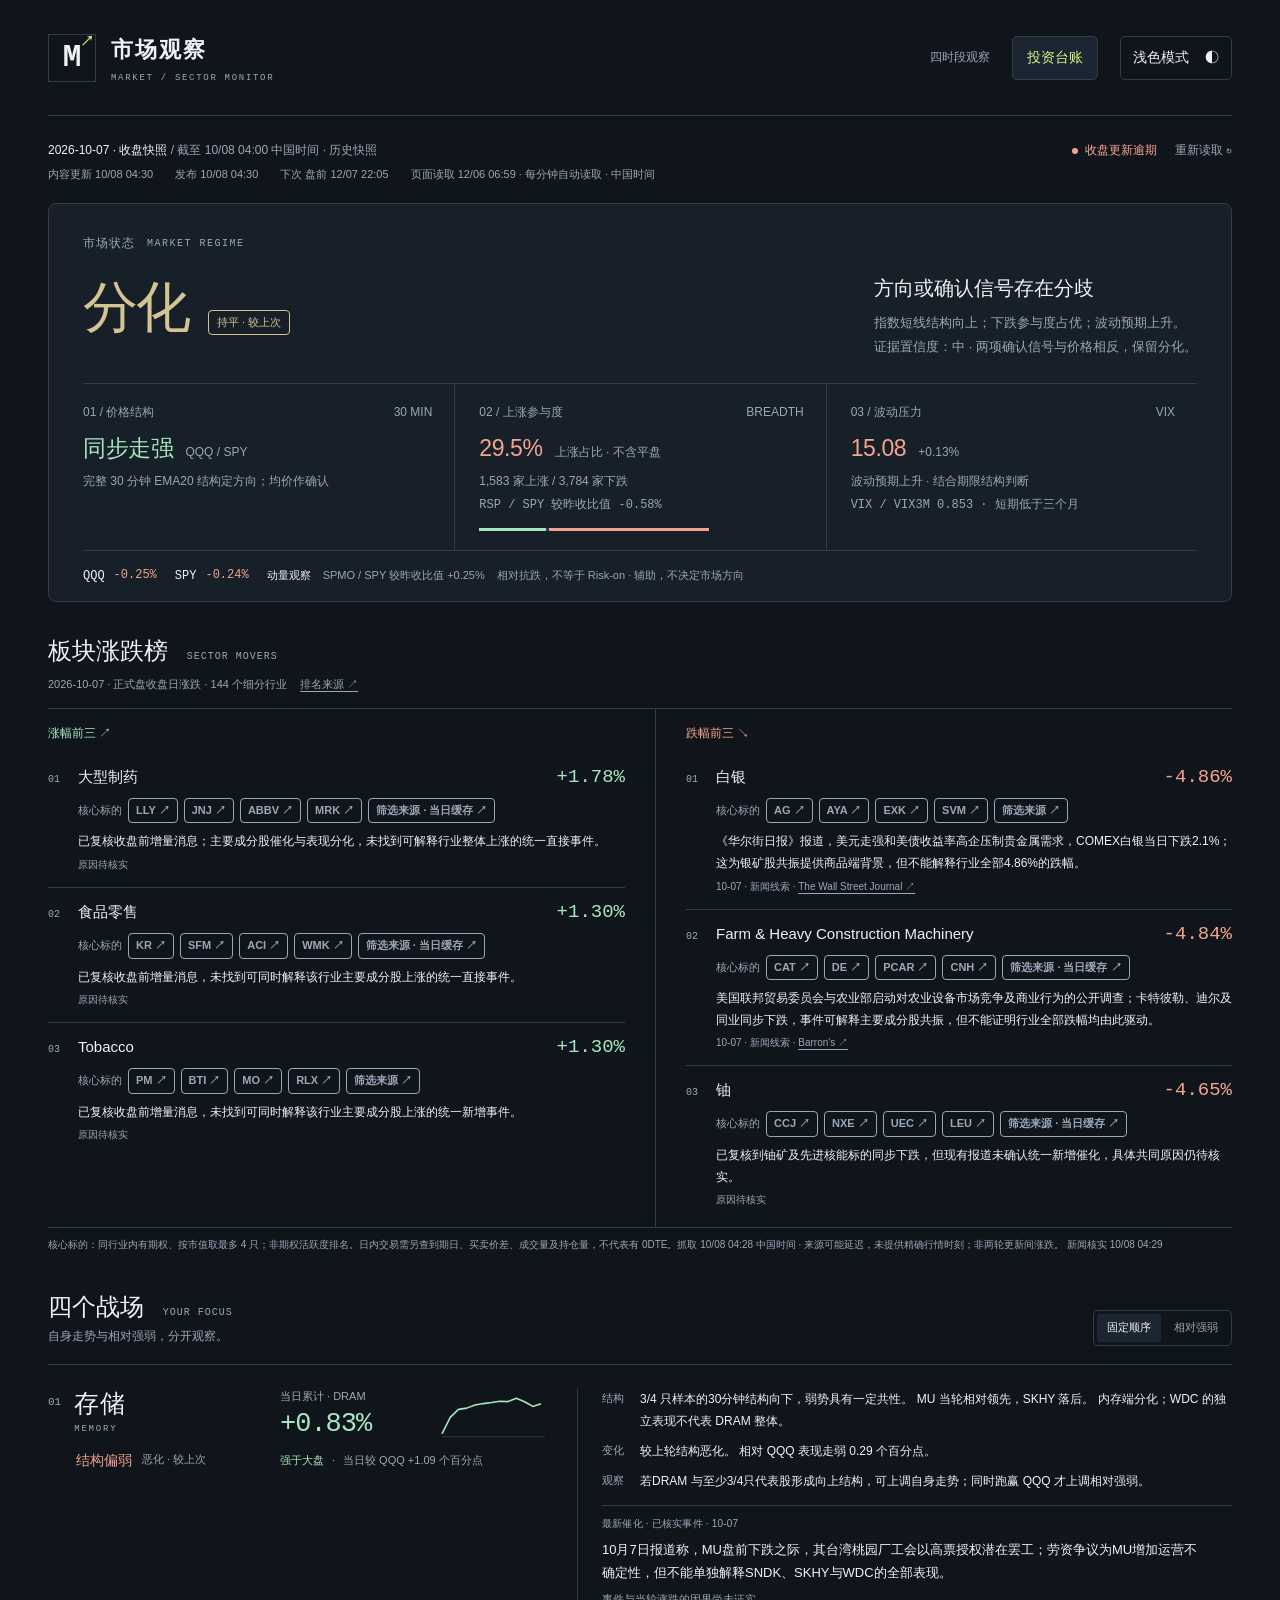
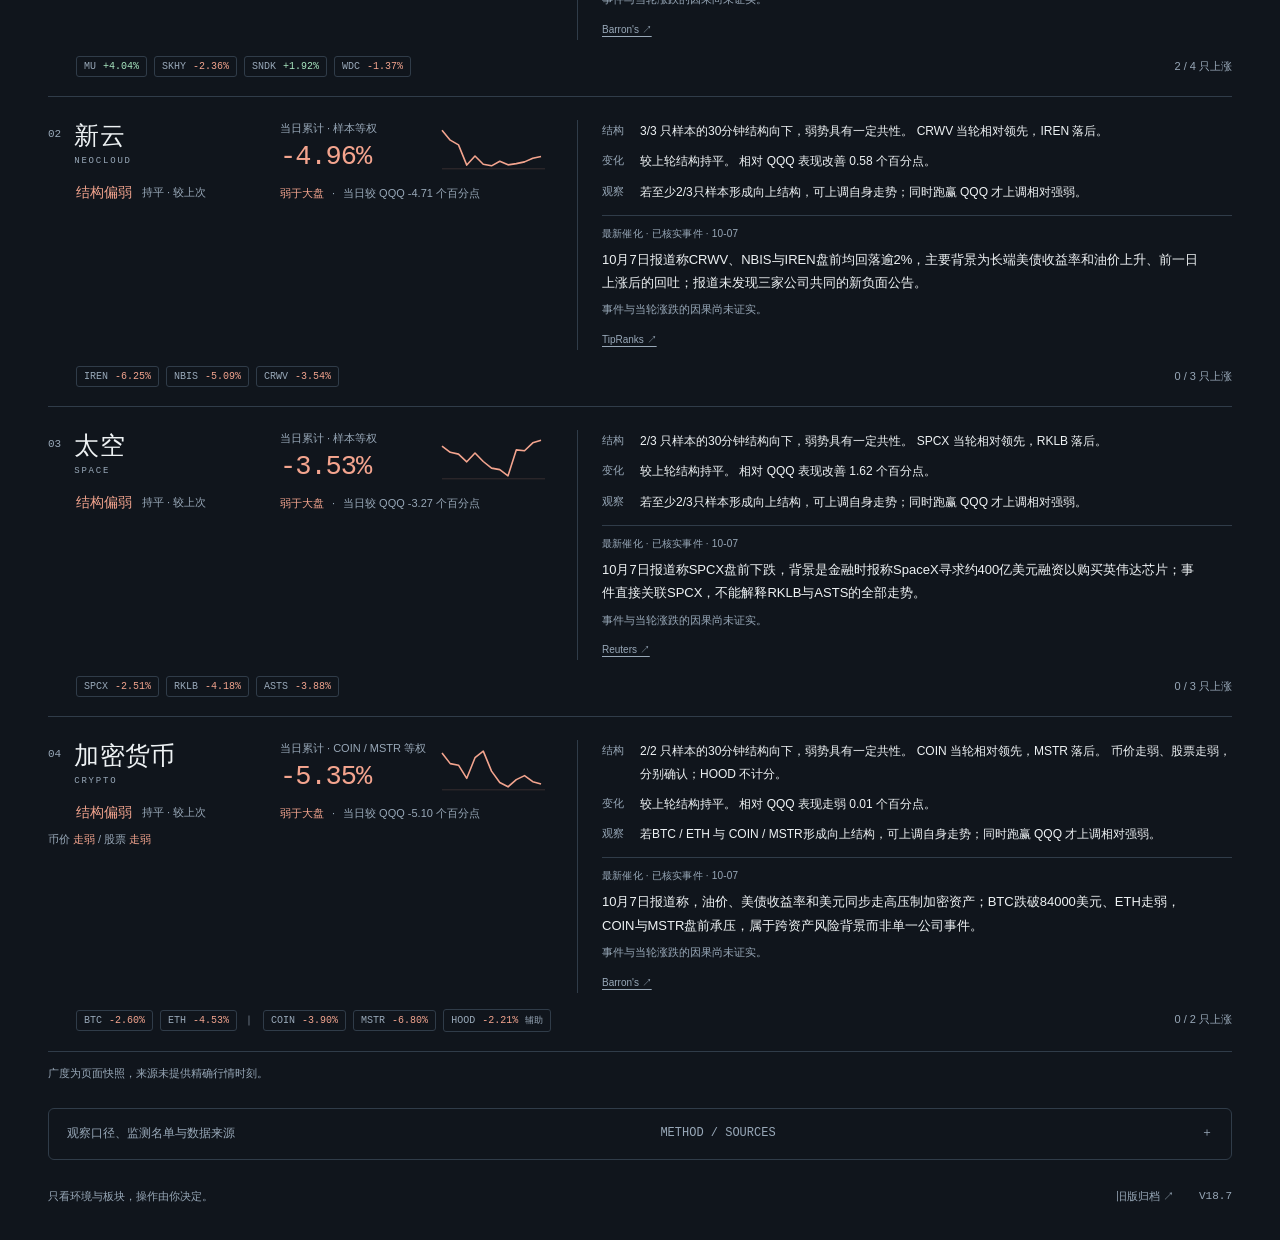
==== commit 01b748de: "Add investment ledger shortcut to market dashboard header" ====
--- a/index.html
+++ b/index.html
@@ -1,4 +1,4 @@
 <!doctype html>
-<html lang="zh-CN" data-theme="dark"><head><meta charset="utf-8"><meta name="viewport" content="width=device-width,initial-scale=1"><meta name="theme-color" content="#10151c"><meta name="description" content="市场风险状态与存储、新云、太空、加密货币四个板块的简洁观察台。"><title>市场观察 · 四个战场</title><script>try{document.documentElement.dataset.theme=localStorage.getItem('market-v18-theme')||'dark'}catch{}</script><link rel="stylesheet" href="dashboard.css?v=18.7"></head>
-<body><div class="shell"><header class="mast"><a class="brand" href="./" aria-label="市场观察首页"><span class="brand-mark">M<span>↗</span></span><span><b>市场观察</b><small>MARKET / SECTOR MONITOR</small></span></a><div class="mast-right"><span class="edition">四时段观察</span><button class="theme-toggle" id="theme-toggle" aria-label="切换明暗主题">浅色模式 <span>◐</span></button></div></header><main id="dashboard" aria-busy="true"><div class="loading" role="status"><span class="loading-dot"></span>正在读取最近一次市场快照…</div></main><footer><span>只看环境与板块，操作由你决定。</span><div><a href="legacy/">旧版归档 ↗</a><span class="mono">V18.7</span></div></footer></div><script type="module" src="dashboard-app.mjs?v=18.7"></script></body></html>
+<html lang="zh-CN" data-theme="dark"><head><meta charset="utf-8"><meta name="viewport" content="width=device-width,initial-scale=1"><meta name="theme-color" content="#10151c"><meta name="description" content="市场风险状态与存储、新云、太空、加密货币四个板块的简洁观察台。"><title>市场观察 · 四个战场</title><script>try{document.documentElement.dataset.theme=localStorage.getItem('market-v18-theme')||'dark'}catch{}</script><link rel="stylesheet" href="dashboard.css?v=18.7-ledger"></head>
+<body><div class="shell"><header class="mast"><a class="brand" href="./" aria-label="市场观察首页"><span class="brand-mark">M<span>↗</span></span><span><b>市场观察</b><small>MARKET / SECTOR MONITOR</small></span></a><div class="mast-right"><span class="edition">四时段观察</span><nav class="mast-nav" aria-label="相关页面"><a class="ledger-link" href="https://blackrimmedlol-code.github.io/gnot-capital-ledger/#overview" target="_blank" rel="noopener noreferrer" aria-label="投资台账（在新标签页打开）">投资台账</a></nav><button class="theme-toggle" id="theme-toggle" aria-label="切换明暗主题">浅色模式 <span>◐</span></button></div></header><main id="dashboard" aria-busy="true"><div class="loading" role="status"><span class="loading-dot"></span>正在读取最近一次市场快照…</div></main><footer><span>只看环境与板块，操作由你决定。</span><div><a href="legacy/">旧版归档 ↗</a><span class="mono">V18.7</span></div></footer></div><script type="module" src="dashboard-app.mjs?v=18.7"></script></body></html>
 
--- a/dashboard.css
+++ b/dashboard.css
@@ -22,3 +22,11 @@
 /* v18.7: separate publication, quote and schedule clocks. */
 .snapshot-line{margin-bottom:5px}.snapshot-meta{display:flex;gap:7px 22px;flex-wrap:wrap;color:var(--muted);font-size:11px;margin-bottom:18px;line-height:1.8}.health-ready .status-dot{background:var(--up)}.health-failed,.health-overdue{color:var(--down)}.health-failed .status-dot,.health-overdue .status-dot{background:var(--down)}.health-partial,.health-pending{color:var(--flat)}.health-paused .status-dot,.health-unknown .status-dot{background:var(--muted)}
 @media(max-width:760px){.snapshot-meta{font-size:10px;gap:3px 12px;margin-bottom:14px}.snapshot-controls{flex-wrap:wrap}.sector-state{flex-wrap:wrap;gap:4px 8px}.sector-state small{white-space:normal}}
+
+/* Investment ledger shortcut follows the existing header theme. */
+.mast-nav{display:flex;align-items:center}
+.ledger-link{display:inline-flex;align-items:center;justify-content:center;min-height:44px;padding:8px 14px;border:1px solid var(--border);border-radius:5px;background:var(--raised);color:var(--accent);font-size:14px;font-weight:500;white-space:nowrap}
+.ledger-link:hover{border-color:var(--accent);background:var(--panel)}
+.mast-right .theme-toggle{min-height:44px;font-size:14px;white-space:nowrap}
+@media(max-width:760px){.mast-right{gap:10px}.ledger-link{padding:8px 12px}}
+@media(max-width:560px){.mast{height:auto;min-height:90px;flex-wrap:wrap;gap:14px;padding:18px 0}.mast-right{flex:1 1 100%;justify-content:space-between}}
